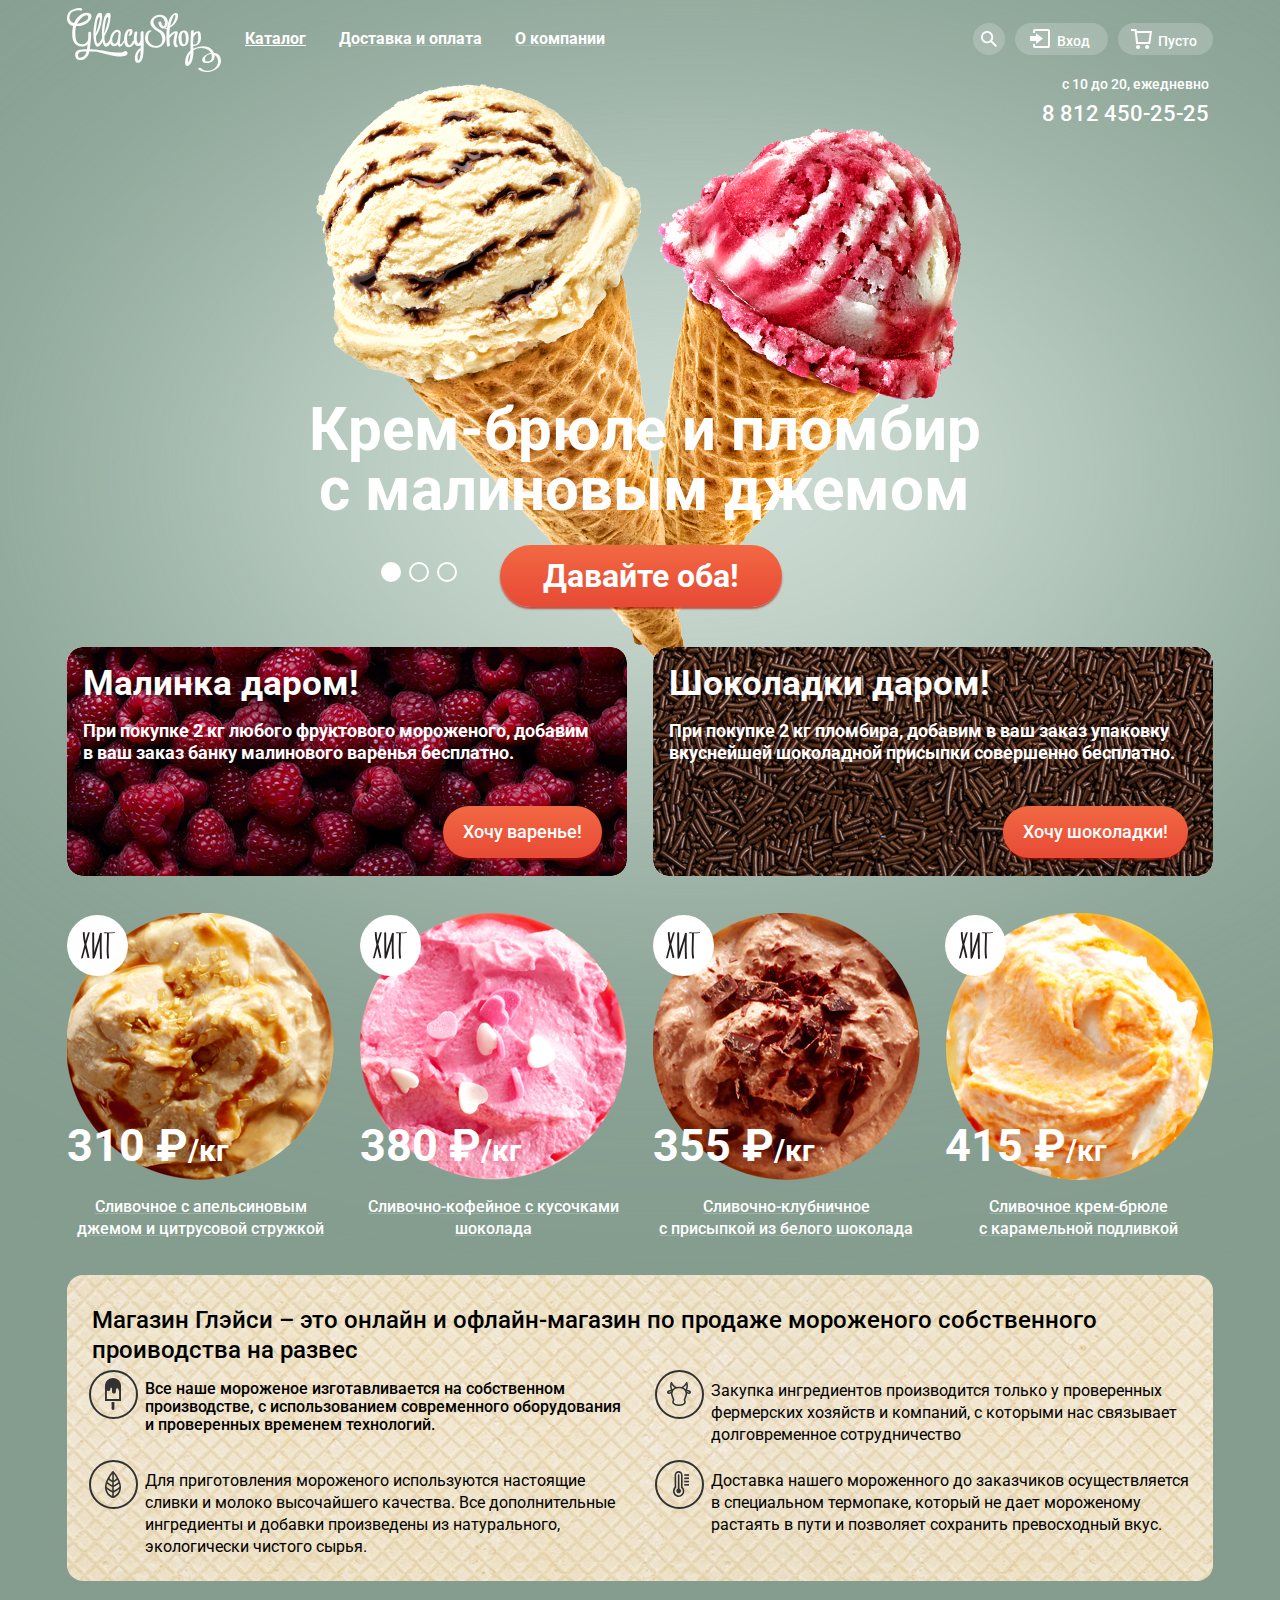
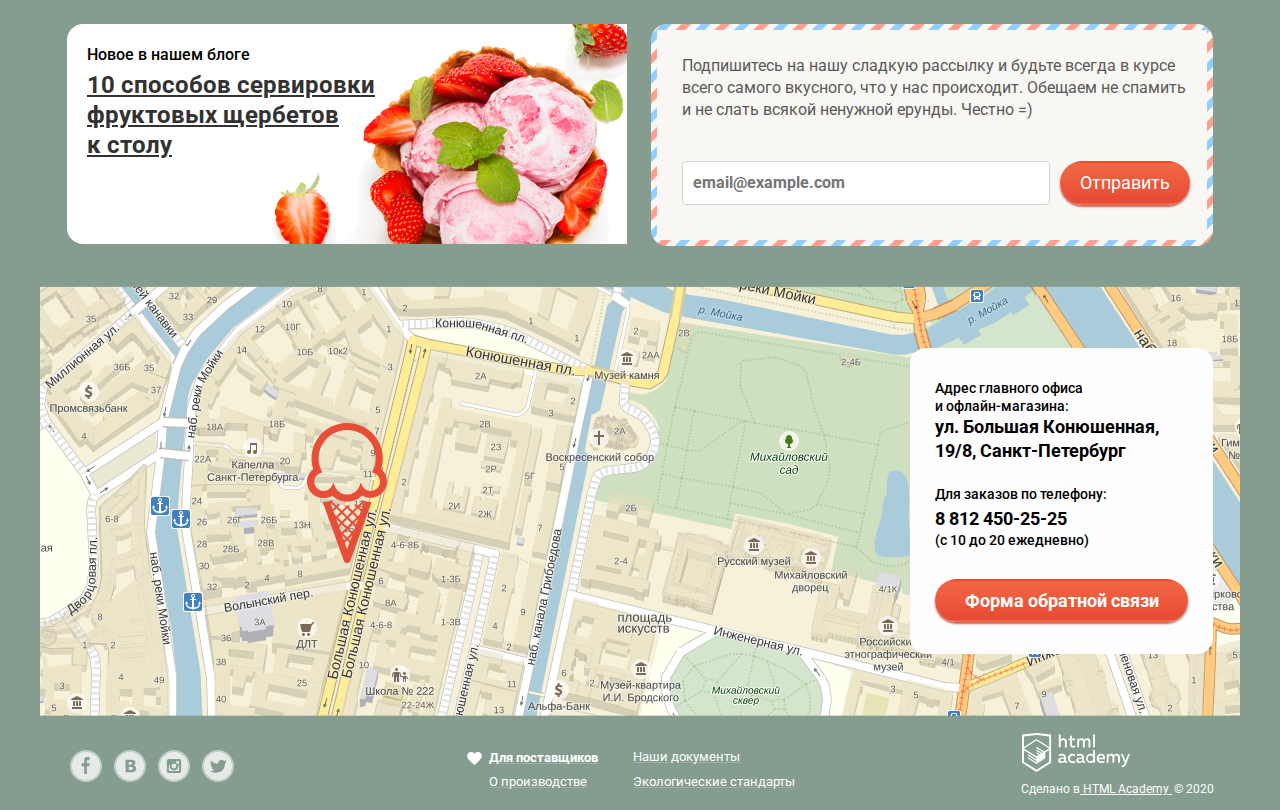
==== index.html @ 0b207af9 "Завершаем вёрстку" ====
<!DOCTYPE html>
<html lang="ru">

<head>
  <meta charset="utf-8">
  <title>HTML Academy: Глейси</title>
  <link rel="stylesheet" href="css/normalize.css">
  <link rel="stylesheet" href="css/styles.css">
  <link rel="stylesheet" href="https://fonts.googleapis.com/css?family=Roboto:400,500,700&amp;subset=latin,cyrillic">
</head>

<body class="main-background-padua">
  <header class="main-navigation__container">
    <div class="header__left-container">
      <img class="header__logo" src="./img/logo.svg" height="64" width="154" alt="Logo">
      <nav class="header__main-navigation">
        <ul class="unsorted-list main-navigation">
          <li class="dropdown">
            <a href="catalog.html" class="main-navigation__menu-item-link menu-item-link__dropdown">Каталог</a>
            <div class="dropdown-content">
              <a class="dropdown__submenu-item main-navigation__submenu-item main-navigation__submenu-item_new"
                href="#">Новинки</a>
              <a class="dropdown__submenu-item main-navigation__submenu-item" href="#">Сливочные</a>
              <a class="dropdown__submenu-item main-navigation__submenu-item" href="#">Щербеты</a>
              <a class="dropdown__submenu-item main-navigation__submenu-item" href="#">Фруктовый лед</a>
              <a class="dropdown__submenu-item main-navigation__submenu-item" href="#">Мелорин</a>
            </div>
          </li>
          </li>
          <li class="unmarked_list-item"><a href="#"
              class="link-decoration main-navigation__menu-item-link link__hovered-color">Доставка и
              оплата</a></li>
          <li class="unmarked_list-item"><a href="#"
              class="link-decoration main-navigation__menu-item-link link__hovered-color">О
              компании</a></li>
        </ul>
      </nav>
    </div>

    <div class="header__right-container">
      <div class="header__user-navigation_upper-right">
        <div class="header__user-navigation_search-container">
          <a class="header__user-navigation_search" href="">
            <span class="i-search icon-bg"></span>
          </a>
          <div class="header__user-navigation_search_form">
            <input class="search-form_input" type="text" placeholder="Крем-брюле">
          </div>
          <input type="search" placeholder="Крем-брюле" hidden />
        </div>

        <div class="header__user-navigation_login-container">
          <a id="login-link" href=""
            class="link-decoration header__user-navigation_container-icon header__user-navigation_icon-hover header__user-navigation_login">
            <span class="i-login icon-left"></span><span class="header__user-navigation_container-text">Вход</span>
          </a>
          <form action="post" class="header__user-navigation_login-form">
            <input class="custom-input header__user-navigation_login-form_input" type="text"
              placeholder="email@example.com">
            <input class="custom-input header__user-navigation_login-form_input" type="text"
              placeholder="&centerdot;&centerdot;&centerdot;&centerdot;&centerdot;">
            <div class="login-form__down-container">
              <button class="custom-button login-form_btn-submit" name="Войти">Войти</button>
              <div class="login-form__links-container">
                <a class="link-decoration link__hovered-color login-form__links" href="">Забыли пароль?</a>
                <a class="link-decoration link__hovered-color login-form__links" href="">Новая регистрация</a>
              </div>
            </div>
          </form>
        </div>

        <div class="header__user-navigation_shopping-basket">
          <a href=""
            class="header__user-navigation_container-icon decoration-disabled header__user-navigation_shopping-basket_empty"><span
              class="i-shop icon-left"></span><span class="header__user-navigation_container-text">Пусто</span></a>
          <form id="shop_popup" class="shopping-basket__form">
            <div class="shopping-basket__list-container">
              <ul class="shopping-basket__list-style ">
                <li class="shopping-basket__items-container">
                  <ul class="shopping-basket__list-style shopping-basket__row-container">
                    <li class="shopping-basket__item"><button id="shop-item_remove_1"
                        class="i-cross shopping-basket__btn-remove"></button></li>
                    <li class="shopping-basket__item shopping-basket__item_image"><img src="img/shop-items/item-1-1.png"
                        alt="" height="33" width="33" /></li>
                    <li class="shopping-basket__item shopping-basket__item_name">Пломбир с апельсиновым джемом</li>
                    <li class="shopping-basket__item shopping-basket__item_price">1.5 кг х <span
                        class="shopping-basket__item-price">200 руб.</span></li>
                    <li class="shopping-basket__item shopping-basket__item_price-total">300 руб.</li>
                  </ul>
                </li>
                <li class="shopping-basket__items-container">
                  <ul class="shopping-basket__list-style shopping-basket__row-container">
                    <li class="shopping-basket__item"><button id="shop-item_remove_2"
                        class="i-cross shopping-basket__btn-remove"></button></li>
                    <li class="shopping-basket__item shopping-basket__item_image"><img src="img/shop-items/item-1-3.png"
                        alt="" height="33" width="33" /></li>
                    <li class="shopping-basket__item shopping-basket__item_name">Клубничный пломбир с присыпкой из
                      белого шоколада</li>
                    <li class="shopping-basket__item shopping-basket__item_price">1.5 кг х <span
                        class="shopping-basket__item-price">300 руб.</span></li>
                    <li class="shopping-basket__item shopping-basket__item_price-total">450 руб.</li>
                  </ul>
                </li>
              </ul>
            </div>
            <div class="shopping-basket__footer">
              <span class="shopping-basket__footer_total">Итого: 750 руб.</span>
              <button class="custom-button shopping-basket__btn-chekout">Оформить заказ</button>
            </div>
          </form>
        </div>
      </div>
    </div>
    <div class="catalog__navigation">
    </div>

    <div class="header__right-container header__info_work">
      <p class="header__info_work-time">c 10 до 20, ежедневно</p>
      <a href="tel:88124502525" class="link-decoration header__info_number-text link__hovered-color">8 812 450-25-25</a>
    </div>
  </header>

  <div>
    <ul class="unsorted-list slider__container">
      <li class="unmarked_list-item visually-hidden" hidden>
        <img src="./img/slider-1.png" width="716" height="512">
        <a class="link-decoration link__hovered-color">Шоколадный пломбир и лимонный сорбет</a>
        <a class="custom-button" title="Давайте оба!">Давайте оба!</a>
      </li>
      <li class="unmarked_list-item visually-hidden">
        <img src="./img/slider-2.png" width="716" height="512">
        <a class="link-decoration link__hovered-color">Пломбир с помадкой и клубничный щербет</a>
        <a class="custom-button" title="Давайте оба!">Давайте оба!</a>
      </li>
      <li class="unmarked_list-item">
        <img class="slider__image" src="./img/slider-3.png" width="647" height="584">
        <span class="slider__background-effect"></span>
        <div class="slider__interation-content">
          <h2 class="slider__content-text">Крем-брюле и пломбир<br>с малиновым джемом</h2>
          <a class="custom-button slider__content-button" title="Давайте оба!">Давайте оба!</a>

        </div>
      </li>
    </ul>

    <div class="slider__toggle">
      <span class="slider__radio slider__radio-active"></span>
      <span class="slider__radio"></span>
      <span class="slider__radio"></span>
    </div>
  </div>

  <div class="content">

    <div class="promo__block">
      <article class="promo__container promo__container_raspberry">
        <div class="promo__block_content">
          <h2 class="promo__text promo__heading">Малинка даром!</h2>
          <p class="promo__text promo__discription">При покупке 2 кг любого фруктового мороженого, добавим в ваш заказ
            банку
            малинового варенья бесплатно.</p>
          <a href="" class="custom-button promo__button">Хочу варенье!</a>
        </div>
      </article>

      <article class="promo__container promo__container_chocolate">
        <div class="promo__block_content">
          <h2 class="promo__text promo__heading">Шоколадки даром!</h2>
          <p class="promo__text promo__discription">При покупке 2 кг пломбира, добавим в ваш заказ упаковку вкуснейшей
            шоколадной присыпки совершенно бесплатно.
          </p>
          <a href="" class="custom-button promo__button">Хочу
          шоколадки!</a>
        </div>
      </article>
    </div>

    <section class="catalog-hot__container">
      <ul class="unsorted-list catalog-hot__item-list">
        <li class="unmarked_list-item catalog-container__item">
          <div class="catalog__image-price-container">
            <img src="./img/shop-items/item-1-1.png" alt="cream">
            <span class="i-hit catalog-container__icon-hit"></span>
            <p class="catalog-container__item-price">310 &#8381;<sub class="catalog-container__item-unit">/кг</sub></p>
          </div>
          <a href="" class="link-decoration catalog-container__item-name link__hovered-color">Сливочное с апельсиновым
            джемом и цитрусовой стружкой</a>
          <button class="custom-button catalog-container__btn-show">Быстрый просмотр</button>
        </li>
        <li class="unmarked_list-item catalog-container__item">
          <div class="catalog__image-price-container">
            <img src="./img/shop-items/item-1-2.png" alt="cream">
            <span class="i-hit catalog-container__icon-hit"></span>
            <p class="catalog-container__item-price">380 &#8381;<sub class="catalog-container__item-unit">/кг</sub></p>
          </div>
          <a href="" class="link-decoration catalog-container__item-name link__hovered-color">Сливочно-кофейное с
            кусочками шоколада</a>
          <button class="custom-button catalog-container__btn-show">Быстрый просмотр</button>
        </li>
        <li class="unmarked_list-item catalog-container__item">
          <div class="catalog__image-price-container">
            <img src="./img/shop-items/item-1-3.png" alt="cream">
            <span class="i-hit catalog-container__icon-hit"></span>
            <p class="catalog-container__item-price">355 &#8381;<sub class="catalog-container__item-unit">/кг</sub></p>
          </div>
          <a href="" class="link-decoration catalog-container__item-name link__hovered-color">Сливочно-клубничное<br> с
            присыпкой из белого шоколада</a>
          <button class="custom-button catalog-container__btn-show">Быстрый просмотр</button>
        </li>
        <li class="unmarked_list-item catalog-container__item">
          <div class="catalog__image-price-container">
            <img src="./img/shop-items/item-1-4.png" alt="cream">
            <span class="i-hit catalog-container__icon-hit"></span>
            <p class="catalog-container__item-price">415 &#8381;<sub class="catalog-container__item-unit">/кг</sub></p>
          </div>
          <a href="" class="link-decoration catalog-container__item-name link__hovered-color">Сливочное крем-брюле<br>с
            карамельной подливкой</a>
          <button class="custom-button catalog-container__btn-show">Быстрый просмотр</button>
        </li>
      </ul>
    </section>

    <div class="news-about-container">
      <section class="about-info__container">
        <div class="about-info__content-container">
          <h2 class="about-info__header-text">Магазин Глэйси – это онлайн и офлайн-магазин по продаже мороженого
            собственного проиводства на развес</h2>
          <ul class="unsorted-list about-info__list-container">
            <li class="unmarked_list-item"><span class="icon-cream"></span> Все
              наше
              мороженое изготавливается на собственном
              производстве, с использованием современного
              оборудования и проверенных временем технологий.</li>
            <li class="unmarked_list-item about-info__list-item"><span  class="icon-cow"></span>Закупка ингредиентов
              производится только у проверенных фермерских хозяйств и компаний, с которыми нас связывает долговременное
              сотрудничество</li>
            <li class="unmarked_list-item about-info__list-item"><span class="icon-leaf"></span>Для приготовления
              мороженого используются настоящие сливки и молоко высочайшего качества. Все дополнительные ингредиенты и
              добавки произведены из натурального, экологически чистого сырья.</li>
            <li class="unmarked_list-item about-info__list-item">
              <span class="icon-temp"></span>Доставка нашего мороженного до заказчиков
              осуществляется в специальном термопаке, который не
              дает мороженому растаять в пути и позволяет сохранить превосходный вкус.</li>
          </ul>
        </div>
      </section>
    </div>
    <div class="news-subscribe-blog__container">
      <article class="news-blog__container">
        <div class="default-padding__container">
          <h2 class="news-blog__text">Новое в нашем блоге</h2>
          <a href="" class="link-decoration news-blog__link link__blog-hover">10 способов сервировки<br />фруктовых
            щербетов<br />к столу</a>
        </div>
      </article>

      <article class="mailing-subscribe__container">
        <div class="mailing-subscribe__container-content default-padding__container">
          <p class="mailing-subscribe__text">Подпишитесь на нашу сладкую рассылку и будьте всегда в курсе
            всего самого вкусного, что у нас происходит.
            Обещаем не спамить и не слать всякой ненужной ерунды. Честно =)</p>
          <div class="mailing-subscribe__input-container">
            <input class="custom-input mailing-subscribe__input" type="text" placeholder="email@example.com">
            <button class="custom-button mailing-subscribe__button">Отправить</button>
          </div>
        </div>
      </article>
    </div>
  </div>
  <div id="map" class="map__image">
    <span class="i-pin map__pinner"></span>
    <div class="map__feedback-form">
      <div class="map__feedback-form_container">
        <div class="map__address">
          <span class="map__text-small">Адрес главного офиса<br> и офлайн-магазина:</span>
          <p class="map__text-medium">ул. Большая Конюшенная,<br> 19/8, Санкт-Петербург</p>
        </div>
        <div class="map__contacts">
          <span class="map__text-small">Для заказов по телефону:<br></span>
          <a class="map__text-medium map__text-phone" href="tel:88124502525">8 812 450-25-25</a>
          <span class="map__text-small">(с 10 до 20 ежедневно)</span>
        </div>
        <button class="custom-button map__feedback-form-button">Форма обратной связи</button>
      </div>
    </div>
  </div>


  <footer class="footer__container">
    <div class="footer__container-left">
      <ul class="footer__social-links-container">
        <li class="unmarked_list-item"><a href="" class="social-icon i-facebook"></a></li>
        <li class="unmarked_list-item"><a href="" class="social-icon i-vk"></a></li>
        <li class="unmarked_list-item"><a href="" class="social-icon i-instagram"></a></li>
        <li class="unmarked_list-item"><a href="" class="social-icon i-twitter"></a></li>
      </ul>
    </div>

    <div class="footer__about-links-container">
      <div>
        <!-- <a href="#" class="i-heart icon-show"></a> -->
        <a href="#" class="link-decoration footer_link link__hovered-color icon-write footer_link-bold">Для
          поставщиков</a>
      </div>
      <a href="#" class="link-decoration footer_link link__hovered-color">Наши
        документы</a>
      <a class="link-decoration footer_link link__hovered-color" href="#" class="footer_link link__hovered-color">О
        производстве</a>
      <a href="#" class="link-decoration footer_link link__hovered-color">Экологические стандарты</a>
    </div>

    <div class="footer__dev-container">
      <div class="footer_link-content">
        <img class="footer__dev-img" src="img/logo-academy.svg" width="108px" height="39px" alt="">
        <p class="footer_text-dev">Сделано в<a class="footer_link-dev" href="https://htmlacademy.ru/intensive/htmlcss">
            HTML Academy </a> &copy; 2020</p>
      </div>
    </div>
  </footer>

  <form id="feedback" class="feedback__form-modal visually-hidden">
    <div class="feedback__form-content">
      <div class="feedback__form-content_header">
        <h2 class="feedback__form-title">Мы обязательно вам ответим!</h2>
        <button class="i-cross feedback__close-btn" id="feedback_close"></button>
      </div>

      <input class="custom-input feedback__form_input-template feedback__form_input" type="text"
        placeholder="Имя Фамилия" required>
      <input class="custom-input feedback__form_input-template feedback__form_input" type="email"
        placeholder="email@example.com" required>
      <textarea class="custom-input feedback__form_input-template feedback__form_textarea"
        placeholder="В свободной форме" rows="5" required></textarea>
      <div class="feedback__form-btn_container">
        <input class="custom-button feedback__form-btn_submit" type="submit" name="send_feedback" value="Отправить" />
      </div>
    </div>
  </form>
</body>

</html>
---- css/styles.css ----
:root {
  --padua: #849d8f;
  --blue-bayoux: #9d8b84;
  --bali-hai: #8996a6;
  --ford-dark-charcoal: #323232;
  --floral-white: #f8f7f4;
  --white: #ffffff;
  --input-border-color: #d3d3d2;
  --black: black;
  --background-gray: rgba(255, 255, 255, 0.2);
  --mandys-pink: #ffbc9e;
  --button-box-shadow-color: rgba(172, 16, 0, 0.64);
  --button-background-gradient-main: #f26843;
  --button-background-gradient-second: #e74a35;
  --cinnabar: #e84d37;
  --main-menu-active: #d07058;
  --very-dark-gray: #5a5a5a;
  --slider-hover: rgba(255, 255, 255, 0.4);
  --menu-item-border: rgba(50, 50, 50, 0.2);
  --menu-item-hover: #fbded7;
  --menu-item-current: #f6b5a5;
  --input-active: rgba(46, 136, 228, 0.52);
  --snow: #f9f9f9;
  --slider-background-gradient: rgba(215, 242, 227, 1);
  --slider-background: rgba(255, 255, 255, 0.75);
  --form-box-shadow: rgba(0, 0, 0, 0.4);
  --shopping-basket-border: #cacac7;
  --catalog-item-hover-bg: rgba(0, 0, 0, 0.2);
}

body {
  width: 1200px;
  margin: auto;
  font-family: "Roboto", Arial, sans-serif;
  font-size: 16px;
  line-height: 18px;
  font-weight: 500;
}

.content {
  display: grid;
  grid-template-columns: 100%;
  grid-template-rows: 229px 324px 306px 220px;
  gap: 40px 1px;
  padding: 10px 27px 0px 27px;
}

.main-background-padua {
  background-color: var(--padua);
}

.main-background-blue-bayoux {
  background-color: var(--blue-bayoux);
}

.main-background-bali-hai {
  background-color: var(--bali-hai);
}

/* li {
  list-style-type: none;
} */

.custom-input {
  background: var(--white);
  border: 1px solid var(--input-border-color);
  box-sizing: border-box;
  border-radius: 4px;
  font-weight: bold;
  font-size: 16px;
  line-height: 20px;
  color: var(--ford-dark-charcoal);
}

/* * {
  margin: 0;
  padding: 0;
} */

fieldset {
  border: 0;
}

.unsorted-list {
  margin: 0px;
  padding: 0px;
}

.custom-button {
  padding: 0px;
  margin: 0px;
  background: linear-gradient(
    180deg,
    var(--button-background-gradient-main) 0%,
    var(--button-background-gradient-second) 100%
  );
  box-shadow: 0px 2px 2px var(--button-box-shadow-color);
  border-radius: 70px;
  border-color: transparent;
  display: inline-block;
  color: var(--white);
}

.custom-button:hover {
  background: linear-gradient(
      0deg,
      var(--background-gray),
      var(--background-gray)
    ),
    linear-gradient(
      180deg,
      var(--button-background-gradient-main) 0%,
      var(--button-background-gradient-second) 100%
    );
}

.link-decoration {
  text-decoration: underline;
  text-decoration-color: var(--background-gray);
  font-weight: 500;
  font-size: 14px;
  line-height: 16px;
  color: var(--white);
}

.link-decoration_inactive {
  font-weight: 500;
  font-size: 14px;
  line-height: 16px;
  color: var(--white);
}

.link__hovered-color:hover {
  color: var(--mandys-pink);
}

.link__blog-hover:hover {
  color: var(--cinnabar);
}

.visually-hidden {
  position: absolute;
  width: 1px;
  height: 1px;
  border: 0;
  clip: rect(0 0 0 0);
  overflow: hidden;
}

.main-navigation__container {
  display: grid;
  grid-template-columns: 3fr 1fr;
  grid-template-rows: 1fr 45px;
  gap: 1px 1px;
  grid-template-areas: ". ." ". .";
  margin: 0px 27px;
  margin-top: 9px;
}

.header__info_number-text {
  font-size: 22px;
  line-height: 24px;
  color: var(--white);
  text-decoration: none;
  margin-bottom: 2px;
}

.header__info_work {
  align-items: flex-end;
  padding-right: 4px;
  padding-top: 10px;
}

.header__info_work-time {
  font-size: 14px;
  line-height: 16px;
  color: var(--white);
  margin: 0;
  margin-bottom: 10px;
}

.header__user-navigation_upper-right {
  display: flex;
  align-items: center;
  margin-bottom: 5px;
}

.header__user-navigation_upper-right div:not(:last-child) {
  margin-right: 10px;
}

.header__user-navigation_container-icon {
  display: flex;
  align-content: space-between;
  height: 32px;
  background: var(--background-gray);
  border-radius: 20px;
  font-style: normal;
  font-weight: 500;
  font-size: 14px;
  line-height: 16px;
  justify-content: center;
}

.header__user-navigation_container-text {
  color: var(--white);
  display: flex;
  align-items: center;
  text-decoration: none;
  padding-top: 5px;
}

.catalog__navigation {
  display: flex;
  align-items: flex-end;
  margin-top: 20px;
  font-style: normal;
  font-weight: normal;
  font-size: 14px;
  line-height: 16px;
  /* or 114% */
  display: flex;
  align-items: center;
  color: #ffffff;
}

.catalog__navigation .catalog__navigation_item:not(:first-child) {
  margin-left: 8px;
}

.header__info {
  display: flex;
  flex-direction: column;
  justify-content: center;
  align-items: flex-end;
}

.header__right-container {
  display: flex;
  flex-direction: column;
  justify-content: center;
  align-items: flex-end;
}

.header__left-container {
  display: flex;
  align-items: center;
}

.header__user-navigation {
  display: grid;
  position: relative;
  top: -5px;
  grid-template-columns: 32px 92px 100px;
  grid-template-rows: 1fr;
  gap: 1px 10px;
  grid-template-areas: ". . .";
}

.header__right-container div {
}

.unmarked_list-item {
  list-style-type: none;
  display: inline;
}

.header__user-navigation {
  font-size: 16px;
  line-height: 18px;
}

.header__main-navigation {
  margin-bottom: 5px;
}

.main-navigation .unmarked_list-item {
  margin-left: 5px;
}

.main-navigation {
  margin: 0;
  padding: 0;
  display: grid;
  grid-template-columns: 0.5fr 1fr 1fr;
  grid-template-rows: 1fr;
  margin-left: 10px;
}

.header__logo {
  position: relative;
  top: -1px;
}

.main-navigation__menu-item-link {
  color: var(--white);
  font-style: normal;
  font-weight: bold;
  font-size: 16px;
  line-height: 18px;
  padding: 10px 14px;
}

.main-navigation__menu-item {
  font-weight: normal;
  font-size: 14px;
  line-height: 16px;
  color: var(--black);
}

.main-navigation__submenu-item {
  font-style: normal;
  font-weight: normal;
  font-size: 14px;
  line-height: 16px;
}

/* .main-navigation__submenu-item:hover */

.main-navigation__submenu-item:hover {
  background-color: var(--menu-item-hover);
}

.main-navigation__submenu-item_new {
  font-weight: bold;
  font-size: 14px;
  line-height: 18px;
  color: var(--black);
  border: 1px solid var(--menu-item-border);
}

/* Submenu */

.menu-item-link__dropdown {
  color: white;
  border: none;
  cursor: pointer;
}

.dropdown {
  position: relative;
  display: inline-block;
}

.dropdown-content {
  display: none;
  position: absolute;
  background-color: var(--snow);
  min-width: 143px;
  z-index: 1;
  left: -8px;
  top: 30px;
}

.dropdown-content .dropdown__submenu-item {
  color: black;
  padding: 8px 21px;
  text-decoration: none;
  display: block;
}

.dropdown-content .dropdown__submenu-item:hover {
  background-color: var(--menu-item-hover);
}

/* .dropdown:hover .dropdown-content */

.dropdown:hover .dropdown-content {
  display: block;
}

.dropdown:hover .menu-item-link__dropdown {
  text-decoration: none;
  color: var(--black);
  border-radius: 26px;
  background-color: var(--white);
}

/* Submenu */

.header__user-navigation_search_form {
  display: none;
  justify-content: center;
  align-items: center;
  position: absolute;
  background-color: var(--snow);
  min-width: 160px;
  z-index: 1;
}

.header__user-navigation_search {
  position: relative;
}

.header__user-navigation_search-container:hover
  .header__user-navigation_search_form {
  display: grid;
}

.header__user-navigation_search > .i-search:hover {
  background-image: url(../img/icons/i-search-black.svg);
  background-color: var(--white);
}

.search-form_input {
  width: 311px;
  height: 44px;
  left: 135px;
  top: 79px;
  font-weight: normal;
  font-size: 14px;
  line-height: 16px;
  padding-left: 15px;
  background: var(--white);
  border: 1px solid var(--input-border-color);
  box-sizing: border-box;
  border-radius: 4px;
}

.header__user-navigation_search_form {
  width: 341px;
  height: 84px;
  right: 580px;
  top: 60px;
  background: var(--floral-white);
  box-shadow: 0px 20px 20px var(--form-box-shadow);
  border-radius: 4px;
}

.header__user-navigation_login-form {
  display: none;
  grid-template-columns: 1fr;
  grid-template-rows: 1fr 1fr 1fr;
  gap: 20px 1px;
  align-items: center;
  position: absolute;
  right: 0px;
  top: 40px;
  padding: 18px 20px 22px 15px;
  background: var(--floral-white);
  box-shadow: 0px 20px 20px var(--form-box-shadow);
  border-radius: 4px;
}

.login-form__links-container {
  display: flex;
  flex-direction: column;
  margin-left: 20px;
}

.login-form__links-container > .login-form__links:not(:first-child) {
  margin-top: 5px;
}

.login-form__down-container {
  display: flex;
  justify-content: center;
  align-items: center;
  position: relative;
}

.login-form_btn-submit {
  width: 103px;
  height: 44px;
  font-weight: bold;
  font-size: 18px;
  line-height: 16px;
}

.login-form__links {
  font-weight: normal;
  font-size: 13px;
  line-height: 15px;
  text-decoration: underline;
  display: flex;
  align-items: center;
  color: var(--ford-dark-charcoal);
}

.header__user-navigation_shopping-basket_not-empty {
  padding: 0px 16px;
  background-color: var(--white);
}

.header__user-navigation_shopping-basket_empty{
    padding: 0px 16px;  
}

.header__user-navigation_shopping-basket_not-empty
  > .header__user-navigation_container-text {
  color: var(--ford-dark-charcoal);
  font-weight: bold;
  font-size: 14px;
  line-height: 16px;
}

.header__user-navigation_shopping-basket {
  position: relative;
}

/* .header__user-navigation_shopping-basket:hover>.shopping-basket__form { */

.header__user-navigation_shopping-basket:hover > .shopping-basket__form {
  display: flex;
}

.shopping-basket__form {
  display: none;
  flex-direction: column;
  justify-content: center;
  align-items: center;
  position: absolute;
  background-color: var(--snow);
  /* width: 539px; */
  z-index: 1;
  top: 40px;
  right: 0px;
  padding: 18px 14px 0px 20px;
}

.shopping-basket__items-container {
  display: flex;
  flex-direction: row;
  align-items: center;
  font-size: 13px;
  line-height: 16px;
  padding-bottom: 15px;
}

.shopping-basket__items-container_image {
  display: flex;
  justify-content: center;
  margin-left: 9px;
}

.shopping-basket__grid-container
  > .shopping-basket__items-container:not(:first-child) {
  margin-top: 20px;
}

.shopping-basket__list-style {
  list-style-type: none;
  padding: 0px;
  margin: 0;
  padding: 0;
  align-items: flex-start;
  /* margin-left: 10px; */
  margin-right: 8px;
  margin-bottom: 2px;
  /* padding: 9px 25px 0px 20px; */
  /* padding-bottom: 18px; */
}

.shopping-basket__list-container {
  /* padding: 15px 34px 0px 20px; */
  padding: 0px 0px 2px 0px;
  border-bottom: solid 1px;
}

.shopping-basket__item {
  align-self: center;
}

.shopping-basket__item_image {
  margin-left: 9px;
}

.shopping-basket__item_name {
  font-style: normal;
  font-weight: normal;
  font-size: 13px;
  line-height: 16px;
  display: flex;
  align-items: center;
  margin-left: 13px;
  width: 216px;
}

.shopping-basket__item_price {
  margin-left: 31px;
  white-space: nowrap;
}

.shopping-basket__item_price-total {
  margin-left: 26px;
  white-space: nowrap;
}

.shopping-basket__row-container {
  display: flex;
  flex-direction: row;
  /* padding: 18px 34px 0px 21px; */
}

.shopping-basket__table-container {
  padding-bottom: 20px;
  padding-top: 5px;
}

.shopping-basket__footer {
  display: flex;
  justify-content: flex-end;
  flex-direction: column;
  padding-top: 15px;
  padding-bottom: 20px;
  align-self: flex-end;
}

.shopping-basket__footer_total {
  align-self: flex-end;
  font-weight: bold;
  font-size: 15px;
  line-height: 16px;
}

.shopping-basket__btn-remove {
  align-items: center;
  background-color: transparent;
  width: 11px;
  height: 11px;
  margin: 0;
  padding: 0;
  border: 0;
  text-indent: -1000em;
}

.shopping-basket__btn-chekout {
  width: 172px;
  height: 44px;
  margin-top: 15px;
  font-weight: bold;
  font-size: 18px;
  line-height: 16px;
}

.shopping-basket__item-price {
  color: #cacac7;
}

.shopping-basket__form-container {
  padding: 12px 0px;
}

.custom-input:focus {
  outline: 2px solid var(--input-active);
}

.header__user-navigation_login-container {
  position: relative;
}

.header__user-navigation_login-container:hover
  > .header__user-navigation_login-form {
  display: grid;
}

.header__user-navigation_login-form_input {
  font-style: normal;
  font-weight: normal;
  font-size: 14px;
  line-height: 16px;
  height: 44px;
  padding-left: 15px;
  width: 241px;
}

.search-form_input {
  width: 311px;
  height: 44px;
  left: 635px;
  top: 79px;
  font-weight: normal;
  font-size: 14px;
  line-height: 16px;
  padding-left: 15px;
  background: var(--white);
  border: 1px solid var(--input-border-color);
  box-sizing: border-box;
  border-radius: 4px;
}

.menu-navigation__submenu-item_current {
  background-color: var(--menu-item-current);
}

.main-navigation__menu-item-link_current-page {
  text-decoration: none;
  border-radius: 26px;
  color: var(--white);
  background-color: var(--main-menu-active);
  padding: 7px 14px;
}

.main-navigation__menu-item-link:hover {
  text-decoration: none;
  color: var(--black);
  border-radius: 26px;
  background-color: var(--white);
}

.promo__container {
  display: flex;
  flex-direction: column;
  width: 560px;
  height: 229px;
  border-radius: 16px;
  color: var(--white);
}

.promo__text {
}

.promo__discription {
  margin: 0px;
  margin-top: 16px;
  font-family: Roboto;
  font-style: normal;
  font-weight: bold;
  font-size: 18px;
  line-height: 22px;
}

.promo__heading {
  margin: 0px;
  font-weight: bold;
  font-size: 35px;
  line-height: 41px;
}

.promo__block {
  display: grid;
  grid-template-columns: 1fr 1fr;
  padding-top: 5px;
  grid-column-gap: 26px;
}

.promo__block_content {
  padding-left: 16px;
  padding-right: 25px;
  padding-top: 16px;
  display: flex;
  flex-direction: column;
}

.promo__container_raspberry {
  background-image: url(../img/crimson-bg.jpg);
  background-repeat: no-repeat;
}

.promo__container_chocolate {
  background-image: url(../img/chocolate-bg.jpg);
  background-repeat: no-repeat;
}

.promo__button {
  align-self: flex-end;
  text-decoration: none;
  font-size: 18px;
  line-height: 24px;
  margin-top: 42px;
  padding: 14px 20px;
}

.promo__button-text {
  padding: 0px 27px;
}

.about-info__container {
  background-image: url(../img/wafer-pattern.png);
  border-radius: 16px;
  height: 306px;
}

.about-info__content-container {
  padding: 25px 20px;
}

.about-info__header-text {
  font-style: normal;
  font-weight: 500;
  font-size: 24px;
  line-height: 30px;
  margin: 5px 0px 0px 5px;
}

.about-info__list-item {
  display: flex;
  font-style: normal;
  font-weight: normal;
  font-size: 16px;
  line-height: 22px;
  word-wrap: normal;
}

.about-info__list-container {
  display: grid;
  grid-template-columns: 1fr 1fr;
  grid-column-gap: 25px;
  grid-row-gap: 10px;
  margin-top: 15px;
}

.news-blog__text {
  font-style: normal;
  font-weight: 500;
  font-size: 16px;
  line-height: 22px;
  margin: 0px;
  margin-top: 20px;
}

.news-blog__link {
  color: var(--ford-dark-charcoal);
  text-decoration-color: var(--ford-dark-charcoal);
  font-style: normal;
  font-weight: bold;
  font-size: 24px;
  line-height: 30px;
  display: flex;
  align-items: center;
  margin-top: 4px;
}

.news-blog__container {
  background-image: url(../img/strawberry-bg.jpg);
  background-repeat: no-repeat;
  width: 100%;
  height: 220px;
  left: 27px;
  top: 1626px;
  border-radius: 16px;
  padding-left: 20px;
}

.mailing-subscribe__text {
  font-weight: normal;
  font-size: 16px;
  line-height: 22px;
  color: var(--very-dark-gray);
  margin: 0px;
  margin-left: 5px;
}

.mailing-subscribe__container {
  border: 6px solid transparent;
  border-image: url(../img/post-bg.png) 6 round;
  background-color: var(--floral-white);
  background-size: 90% 90%;
  height: 210px;
  width: 550px;
  background-clip: content-box;
}

.mailing-subscribe__input-container {
  display: flex;
  margin-top: 40px;
  padding-left: 5px;
}

.mailing-subscribe__input {
  min-width: 368px;
  padding-left: 10px;
}

.mailing-subscribe__container-content {
  padding: 25px 16px 35px 20px;
}

.mailing-subscribe__button {
  font-size: 18px;
  line-height: 24px;
  width: 130px;
  height: 44px;
  margin-left: 10px;
}

.text-content {
  font-family: Roboto;
  font-style: normal;
  font-weight: normal;
  font-size: 16px;
  line-height: 22px;
}

.icon-bg {
  display: block;
  background-repeat: no-repeat;
  height: 32px;
  width: 32px;
  background-color: var(--background-gray);
  border-radius: 50%;
  background-position: center;
}

.social-icon {
  background-position: center;
  background-size: 32px 32px;
  background-repeat: no-repeat;
  border-radius: 50%;
  padding: 22px;
}

.icon-circle {
  background-repeat: no-repeat;
}

.icon-cow:before {
  content: "";
  position: relative;
  background: url(../img/icons/i-cow.svg) no-repeat;
  width: 24px;
  height: 24px;
  float: left;
  right: -2px;
  bottom: 10px;
  padding-left: 24px;
  padding-right: 10px;
  padding-top: 24px;
  padding-bottom: 32px;
}

.icon-leaf:before {
  content: "";
  position: relative;
  background: url(../img/icons/i-leaf.svg) no-repeat;
  width: 24px;
  height: 24px;
  float: left;
  right: -2px;
  bottom: 10px;
  padding-left: 24px;
  padding-right: 10px;
  padding-top: 24px;
  padding-bottom: 32px;
}

.icon-temp:before {
  content: "";
  position: relative;
  background: url(../img/icons/i-temp.svg) no-repeat;
  width: 24px;
  height: 24px;
  float: left;
  right: -2px;
  bottom: 10px;
  padding-left: 24px;
  padding-right: 10px;
  padding-top: 24px;
  padding-bottom: 32px;
}

.icon-cream:before {
  content: "";
  position: relative;
  background: url(../img/icons/i-icecream.svg) no-repeat;
  width: 24px;
  height: 24px;
  float: left;
  right: -2px;
  bottom: 10px;
  padding-left: 24px;
  padding-right: 10px;
  padding-top: 24px;
  padding-bottom: 32px;
}

.icon-circle_about {
  background-position: center;
  background-size: 32px 32px;
  background-repeat: no-repeat;
  border-radius: 50%;
}

.icon-left {
  position: relative;
  background-repeat: no-repeat;
  background-position: center;
  height: 24px;
  width: 24px;
  left: -5px;
  top: 4px;
}

.i-cow {
  background-image: url(../img/icons/i-cow.svg);
}

.i-leaf {
  background-image: url(../img/icons/i-leaf.svg);
}

.i-temperature {
  background-image: url(../img/icons/i-temp.svg);
}

.i-icecream {
  background-image: url(../img/icons/i-icecream.svg);
}

.i-search {
  background-image: url(../img/icons/i-search.svg);
}

.i-shop {
  background-image: url(../img/icons/i-shop.svg);
}

.i-shop-red {
  background-image: url(../img/icons/i-shop-red.svg);
}

.i-login {
  background-image: url(../img/icons/i-login.svg);
}

.i-facebook {
  background-image: url(../img/icons/i-facebook.svg);
}

.i-instagram {
  background-image: url(../img/icons/i-instagram.svg);
}

.i-vk {
  background-image: url(../img/icons/i-vk.svg);
}

.i-twitter {
  background-image: url(../img/icons/i-twitter.svg);
}

.i-heart {
  background-image: url(../img/icons/i-heart.svg);
}

.i-hit {
  background-image: url(../img/icons/i-hit.svg);
}

.i-cross {
  background-image: url(../img/icons/X.png);
}

.i-pin {
  background-image: url(../img/icons/pin.svg);
}

.i-arrow-left {
  background-image: url(../img/icons/icon-left-small.svg);
}

.i-arrow-right {
  background-image: url(../img/icons/icon-right-small.svg);
  left: 16px;
}

.pagination-arrow {
  background-repeat: no-repeat;
  margin: 0px;
  width: 7px;
  height: 12px;
  position: relative;
  align-self: flex-end;
}

.map__image {
  background-image: url(../img/map.png);
  width: 1200px;
  height: 430px;
  margin-top: 45px;
}

.map__feedback-form {
  display: flex;
  flex-direction: column;
  float: right;
  margin-top: 62px;
  margin-bottom: 62px;
  margin-right: 27px;
  width: 303px;
  height: 306px;
  background: #fefefe;
  border-radius: 16px;
}

.map__pinner {
  position: relative;
  border-radius: 50%;
  background-repeat: no-repeat;
  padding: 80px;
  width: 80px;
  height: 140px;
  top: 198px;
  left: 227px;
  background-position: center;
}

.feedback__form-modal {
  display: flex;
  align-items: center;
  justify-content: center;
  position: fixed;
  z-index: 1;
  padding-top: 100px;
  left: 0;
  top: 0;
  width: 100%;
  height: 100%;
  overflow: auto;
  background-color: rgb(0, 0, 0);
  background-color: rgba(0, 0, 0, 0.4);
}

.feedback__form-content .custom-input:nth-child(n + 1) {
  margin-bottom: 20px;
}

.feedback__form-content {
  display: flex;
  flex-direction: column;
  width: 430px;
  height: 441px;
  padding: 0 20px;
  background: #f8f7f4;
  border-radius: 6px;
}

.feedback__form_input-template {
  padding-left: 14px;
  padding-top: 10px;
  padding-bottom: 15px;
  font-weight: normal;
  font-size: 16px;
  line-height: 20px;
}

.feedback__form_input {
  width: 267px;
  height: 44px;
}

.feedback__form_textarea {
  width: 428px;
  height: 154px;
}

.feedback__form-title {
  font-style: normal;
  font-weight: 500;
  font-size: 24px;
  line-height: 28px;
}

.feedback__form-content_header {
  display: grid;
  grid-template-columns: 1fr 0.1fr;
  grid-template-rows: 1fr;
}

.feedback__form-btn_submit {
  width: 140px;
  height: 44px;
  font-weight: bold;
  font-size: 18px;
  line-height: 24px;
}

.feedback__form-btn_container {
  display: flex;
  margin: 25px 0px;
  align-content: center;
  justify-content: flex-end;
}

.feedback__close-btn {
  position: relative;
  align-self: center;
  align-items: center;
  background-repeat: no-repeat;
  background-color: transparent;
  width: 25px;
  height: 21px;
  margin: 0;
  padding: 0;
  border: 0;
  text-indent: -1000em;
  left: 33px;
  bottom: 5px;
}

.map__feedback-form_container {
  margin: 31px 25px;
}

.map__contacts {
  display: flex;
  flex-direction: column;
  margin-top: 22px;
}

.map__feedback-form-button {
  width: 253px;
  height: 43px;
  border-radius: 70px;
  margin-top: 30px;
  font-style: normal;
  font-weight: bold;
  font-size: 18px;
  line-height: 24px;
}

.map__text-small {
  font-size: 14px;
}

.map__text-medium {
  margin: 0px;
  font-style: normal;
  font-weight: bold;
  font-size: 18px;
  line-height: 24px;
}

.map__text-phone {
  margin-top: 4px;
  text-decoration: none;
  color: var(--black);
}

.icon {
  background-repeat: no-repeat;
  background-size: 32px 32px;
  background-position: center;
  display: block;
}

.header__user-navigation_icon-hover:hover {
  background-color: var(--white);
  color: var(--black);
}

.header__user-navigation_icon-hover:hover
  > .header__user-navigation_container-text {
  color: var(--very-dark-gray);
}

.pannier__with-items {
  background-color: var(--white);
}

.pannier__with-items > .header__user-navigation_container-text {
  color: var(--black);
}

.header__user-navigation_icon-hover:hover .i-login {
  background-image: url(../img/icons/i-login-black.svg);
  background-color: var(--white);
}

.header__user-navigation_login:hover {
  background-color: var(--white);
}

.header__user-navigation_login {
  padding: 0px 18px;
}

.caption__catalog-item {
  color: var(--white);
  margin: 0px;
  /* margin-top: px; */
  margin-left: 25px;
  font-style: normal;
  font-weight: bold;
  font-size: 35px;
  line-height: 41px;
}

.decoration-disabled {
  text-decoration: none;
}

.raquo {
  color: var(--white);
}

.slider__container {
  height: 513px;
  position: relative;
  top: 10px;
}

.slider__toggle {
  display: grid;
  grid-template-columns: 1fr 1fr 1fr;
  grid-template-rows: 1fr;
  gap: 1px 8px;
  position: absolute;
  top: 562px;
  left: 381px;
}

.slider__background-effect {
  content: "";
  right: 0;
  display: block;
  background: radial-gradient(
    circle,
    var(--white) 0%,
    var(--slider-background-gradient) 100%
  );
  background-color: var(--slider-background);
  filter: blur(250px);
  border-radius: 50%;
  left: 50px;
  top: -500px;
  width: 100%;
  height: 100%;
}

.slider__background-effect {
  overflow: auto;
  position: relative;
  z-index: -2;
}

.slider__image-container {
  display: flex;
  height: 584px;
}

.slider__interation-content {
  display: flex;
  flex-direction: column;
  align-items: center;
  position: relative;
  top: -880px;
  left: 7px;
}

.slider__content-text {
  margin: 0px;
  width: 745px;
  color: var(--white);
  margin-top: 50px;
  margin-right: 5px;
  font-style: normal;
  font-weight: bold;
  font-size: 60px;
  line-height: 60px;
  text-align: center;
}

.slider__content-button {
  font-weight: bold;
  font-size: 32px;
  line-height: 44px;
  width: 278px;
  margin-top: 25px;
  margin-right: 13px;
  padding: 9px 2px;
  text-align: center;
}

.slider__image {
  position: relative;
  left: 275px;
  bottom: 45px;
  z-index: -1;
}

.slider__radio {
  cursor: pointer;
  height: 20px;
  width: 20px;
  border: 2px solid var(--white);
  box-sizing: border-box;
  border-radius: 50%;
  display: inline-block;
  transition: background-color;
}

.slider__radio:hover {
  background-color: var(--slider-hover);
}

.slider__radio-active {
  background-color: var(--white);
}

.catalog-container {
  display: grid;
  grid-template-columns: 1fr;
  padding: 40px 27px 0px 27px;
}

.catalog__image-price-container {
  position: relative;
  text-align: center;
  color: white;
  z-index: -1;
}

.catalog-container__item-price {
  font-size: 45px;
  line-height: 45px;
  color: var(--white);
  position: absolute;
  top: 165px;
  font-weight: bold;
}

.catalog-container__item-unit {
  bottom: 0;
}

.catalog-container__item-unit {
  font-size: 30px;
  line-height: 35px;
  color: var(--white);
}

.catalog-container__item {
  display: flex;
  flex-direction: column;
}

.catalog-container__item-name {
  position: relative;
  margin-top: 10px;
  width: 267px;
  height: 44px;
  font-style: normal;
  font-weight: 500;
  font-size: 16px;
  line-height: 22px;
  text-align: center;
}

.catalog-container__item {
  font-size: 16px;
  line-height: 22px;
  color: var(--white);
}

.item-price-container {
  display: inline;
}

.catalog-container__icon-hit {
  display: flex;
  position: absolute;
  bottom: 210px;
  width: 61px;
  height: 61px;
  background-size: 34px 27px;
  background-color: var(--white);
  border-radius: 50%;
  background-repeat: no-repeat;
  background-position: center;
}

/* .catalog-container__item:hover */
.catalog-container__item:hover > .catalog-container__btn-show {
  display: block;
}

/* .catalog-container__item:hover */
.catalog-container__item:hover {
  /* background: var(--white);
  background-color: rgba(255, 255, 255, 0.2);
  border-radius: 4px;
  background-size: 50px 50px; */
}

.catalog-container__btn-show {
  position: absolute;
  display: none;
  top: 689px;
  align-self: center;
  width: 200px;
  height: 44px;
  font-style: normal;
  font-weight: bold;
  font-size: 18px;
  line-height: 24px;
}

.catalog-container__btn-show::before {
    content: " ";
    position: absolute;
    width: 290px;
    height: 400px;
    bottom: -20px;
    left: -45px;
    background-color: rgba(255, 255, 255, 0.2);
    border-radius: 4px;
    z-index: -1;
}

.catalog-hot__container {
  text-align: center;
}

.catalog-hot__item-list {
  display: grid;
  grid-template-columns: 1fr 1fr 1fr 1fr;
  grid-template-rows: 1fr;
  gap: 1px 25px;
  grid-template-areas: ". . . .";
  margin-top: 2px;
}

.catalog__image-price-container > img {
  width: 267px;
  height: 267px;
}

.catalog-hot__item {
}

.catalog__list {
  display: grid;
  grid-template-columns: 1fr 1fr 1fr 1fr;
  text-align: center;
  gap: 32px 26px;
}

.news-about-container {
  display: grid;
  grid-template-columns: 1fr;
  grid-template-rows: 1fr 1fr;
  gap: 1px 1px;
  width: 1146px;
  height: 306px;
}

.news-subscribe-blog__container {
  display: grid;
  grid-template-columns: 1fr 1fr;
  grid-template-rows: 1fr;
  gap: 0px 26px;
  padding-top: 3px;
}

/* Filter */

.filter__upper-container .filter__item-container:not(:first-child) {
  margin-left: 20px;
}

.filter__sort-container .unmarked_list-item:not(:first-child) {
  margin-left: 16px;
}

.filter__list .unmarked_list-item:not(:first-child) {
  margin-left: 0px;
}

.filter__list li:not(:first-child) {
  padding-left: 19px;
}

.filter__button-submit {
  padding: 0px 25px 0px 28px;
  background: var(--background-gray);
  border: 2px solid var(--white);
  color: var(--white);
  box-sizing: border-box;
  border-radius: 20px;
  box-shadow: none;
  height: 36px;
  text-align: center;
  text-decoration: none;
  margin-left: 12px;
  margin-top: 30px;
}

.filter__grid-container {
  display: grid;
  grid-template-rows: 1fr 1fr;
  margin-top: 22px;
}

.filter__item-container {
  margin-left: 20px;
  padding: 0px 0px 0px 10px;
}

.filter__text-inside {
  color: var(--white);
  font-size: 16px;
  line-height: 18px;
}

.filter__option_text-inside {
  background-color: var(--background-gray);
}

.filter__input-with-label-container {
  display: flex;
  flex-direction: column;
}

.filter__text-label {
  color: var(--white);
  font-size: 14px;
  line-height: 16px;
  padding-left: 16px;
}

.filter__text-label_price {
  padding: 5px 0 0 0;
}

.filter__button-submit:hover {
  background: var(--white);
  border-radius: 20px;
  color: var(--ford-dark-charcoal);
}

.filter__button-submit:active {
  border-radius: 20px;
  border-color: var(--ford-dark-charcoal);
  color: var(--ford-dark-charcoal);
  outline: none;
  background: linear-gradient(
    180deg,
    var(--ford-dark-charcoal) 0%,
    var(--white) 10%
  );
}

.filter__price-range {
  padding: 0;
}

.filter__input-sort {
  -moz-appearance: none;
  -webkit-appearance: none;
  outline: none;
  border-radius: 20px;
  width: 196px;
  height: 36px;
  line-height: 18px;
  padding-left: 16px;
  margin-top: 5px;
  color: var(--white);
  background-image: url(../img/icons/arrow-white.svg);
  background-size: 0.6em;
  background-position: 92% center;
  background-repeat: no-repeat;
  background-color: var(--background-gray);
  border: none;
}

.filter__input-sort:hover {
  background-image: url(../img/icons/arrow-black.svg);
  color: var(--ford-dark-charcoal);
}

.filter__bordered-background {
  background: var(--background-gray);
  border-radius: 20px;
}

.filter__bordered-background {
  display: inline-flex;
  align-items: center;
  height: 36px;
  padding: 0px 20px 0px 15px;
}

.filter__sort-container {
  padding: 2px 20px 0px 15px;
  margin-top: 5px;
}

.filter__radio-checkbox {
  position: absolute;
  z-index: -1;
  opacity: 0;
  margin: 10px 0 0 20px;
}

.filter__radio-checkbox + label {
  position: relative;
  padding: 0 0px 0 35px;
  cursor: pointer;
}

.filter__radio-checkbox + label:after {
  content: "";
  position: relative;
  width: 24px;
  height: 22px;
}

.filter__list {
  margin: 0px;
  position: relative;
  top: 9px;
  left: -2px;
}

input[type="radio"] + label:before {
  content: "";
  position: absolute;
  top: -3px;
  left: 2px;
  width: 24px;
  height: 22px;
  background-image: url(../img/icons/radio-off.svg);
  background-repeat: no-repeat;
}

input[type="radio"]:checked + label:before {
  background-image: url(../img/icons/radio-on.svg);
  background-repeat: no-repeat;
}

input[type="checkbox"] + label:before {
  content: "";
  position: absolute;
  top: -3px;
  left: 2px;
  width: 24px;
  height: 22px;
  background-image: url(../img/icons/checkbox-off.svg);
  background-repeat: no-repeat;
}

input[type="checkbox"]:checked + label:before {
  background-image: url(../img/icons/checkbox-on.svg);
  background-repeat: no-repeat;
}

.filter__line-container {
  display: inline-flex;
  align-items: center;
}

/* Footer */

.footer__container {
  padding: 0px 24px;
  height: 16px;
  display: grid;
  grid-template-columns: 1fr 1fr 1fr;
  grid-template-rows: 1fr;
  gap: 1px 1px;
  grid-template-areas: ". . .";
}

.footer__top-bordered {
  border-top: 1px solid var(--background-gray);
}

.footer_link {
  font-style: normal;
  font-weight: normal;
  font-size: 13px;
  line-height: 18px;
  position: relative;
}

.footer_link-bold {
  font-weight: bold;
}

.footer_text-dev {
  color: var(--white);
  font-style: normal;
  font-weight: normal;
  font-size: 12px;
  line-height: 18px;
  margin-right: 2px;
  margin-top: 20px;
}

.footer_link-dev {
  color: var(--white);
  font-style: normal;
  font-weight: normal;
  font-size: 12px;
  line-height: 18px;
  margin: 0px;
  margin-right: 2px;
}

.footer__social-links-container {
  padding: 0;
  display: grid;
  grid-template-columns: 1fr 1fr 1fr 1fr;
  grid-template-rows: 1fr;
  margin-top: 23px;
}

.footer__about-links-container {
  margin-top: 32px;
  padding-left: 41px;
  display: grid;
  grid-template-columns: 130px 1fr;
  grid-template-rows: 25px 1fr;
  grid-column-gap: 14px;
}

.footer_link-content {
  display: flex;
  flex-direction: column;
}

.footer__dev-container {
  display: flex;
  align-items: flex-end;
  flex-direction: column;
}

.footer__dev-img {
  position: relative;
  margin-top: 5px;
  top: 12px;
  left: 1px;
}

.footer__container-centered {
  display: flex;
  align-items: center;
  justify-content: center;
}

.footer__container-left {
  display: flex;
  align-items: center;
  justify-content: flex-start;
}

.icon-write::before {
  content: "";
  position: absolute;
  height: 24px;
  width: 24px;
  left: -22px;
  top: 2px;
  background: url(../img/icons/i-heart.svg);
  background-repeat: no-repeat;
}

/* pagination */

.pagination {
  display: flex;
}

.pagination__list-container {
  display: flex;
  align-items: center;
  flex-direction: row;
  align-self: flex-end;
  margin-left: 27px;
  margin-bottom: 30px;
}

.pagination__container {
  display: flex;
  justify-content: flex-end;
  /* margin-right: 20px; */
  margin-top: 78px;
}

.pagination .pagination__link {
  color: var(--white);
  float: left;
  padding: 4px 10px;
  text-decoration: none;
  font-size: 16px;
  line-height: 18px;
}

.pagination .pagination__arrow_inactive {
  color: var(--background-gray);
  pointer-events: none;
}

.pagination .pagination__link.pagination__link-active {
  background-color: var(--white);
  border-radius: 50%;
  color: var(--black);
}

.pagination .pagination__link:hover:not(.pagination__link-active) {
  background-color: var(--background-gray);
  border-radius: 50%;
}

/* Price slider */

.filter__doubled_slider-container {
  display: contents;
}

.filter__price-range {
  margin-left: 15px;
  margin-top: 8px;
  position: relative;
  right: 30px;
  width: 185px;
  -webkit-appearance: none;
  width: 100%;
  height: 34px;
  background: rgba(255, 255, 255, 0.2);
  border-radius: 20px;
  outline: none;
  opacity: 0.7;
  -webkit-transition: 0.2s;
  transition: opacity 0.2s;
}

.filter__price-range::-webkit-slider-thumb {
  position: relative;
  top: 5px;
  -webkit-appearance: none;
  appearance: none;
  width: 36px;
  height: 34px;
  background: no-repeat url(../img/icons/range-round.svg);
  cursor: pointer;
}

.filter__price-range::-moz-range-thumb {
  position: relative;
  top: 5px;
  width: 25px;
  height: 34px;
  background: no-repeat url(../img/icons/range-round.svg);
  cursor: pointer;
}

.filter__price-range_second {
  margin-left: 15px;
  margin-top: 8px;
  position: relative;
  right: 30px;
  width: 185px;
  -webkit-appearance: none;
  width: 100%;
  height: 34px;
  background: rgba(255, 255, 255, 0.2);
  border-radius: 20px;
  outline: none;
  opacity: 0.7;
  -webkit-transition: 0.2s;
  transition: opacity 0.2s;
}

.filter__price-range_second {
  position: absolute;
  width: 178px;
  height: 36px;
  left: 580px;
  top: 200px;
}

.filter__price-range_second::-webkit-slider-thumb {
  position: relative;
  bottom: 10px;
  -webkit-appearance: none;
  appearance: none;
  width: 36px;
  height: 34px;
  background: no-repeat url(../img/icons/range-round.svg);
  cursor: pointer;
}

.filter__price-range_second::-moz-range-thumb {
  position: relative;
  bottom: 10px;
  width: 25px;
  height: 34px;
  background: no-repeat url(../img/icons/range-round.svg);
  cursor: pointer;
}
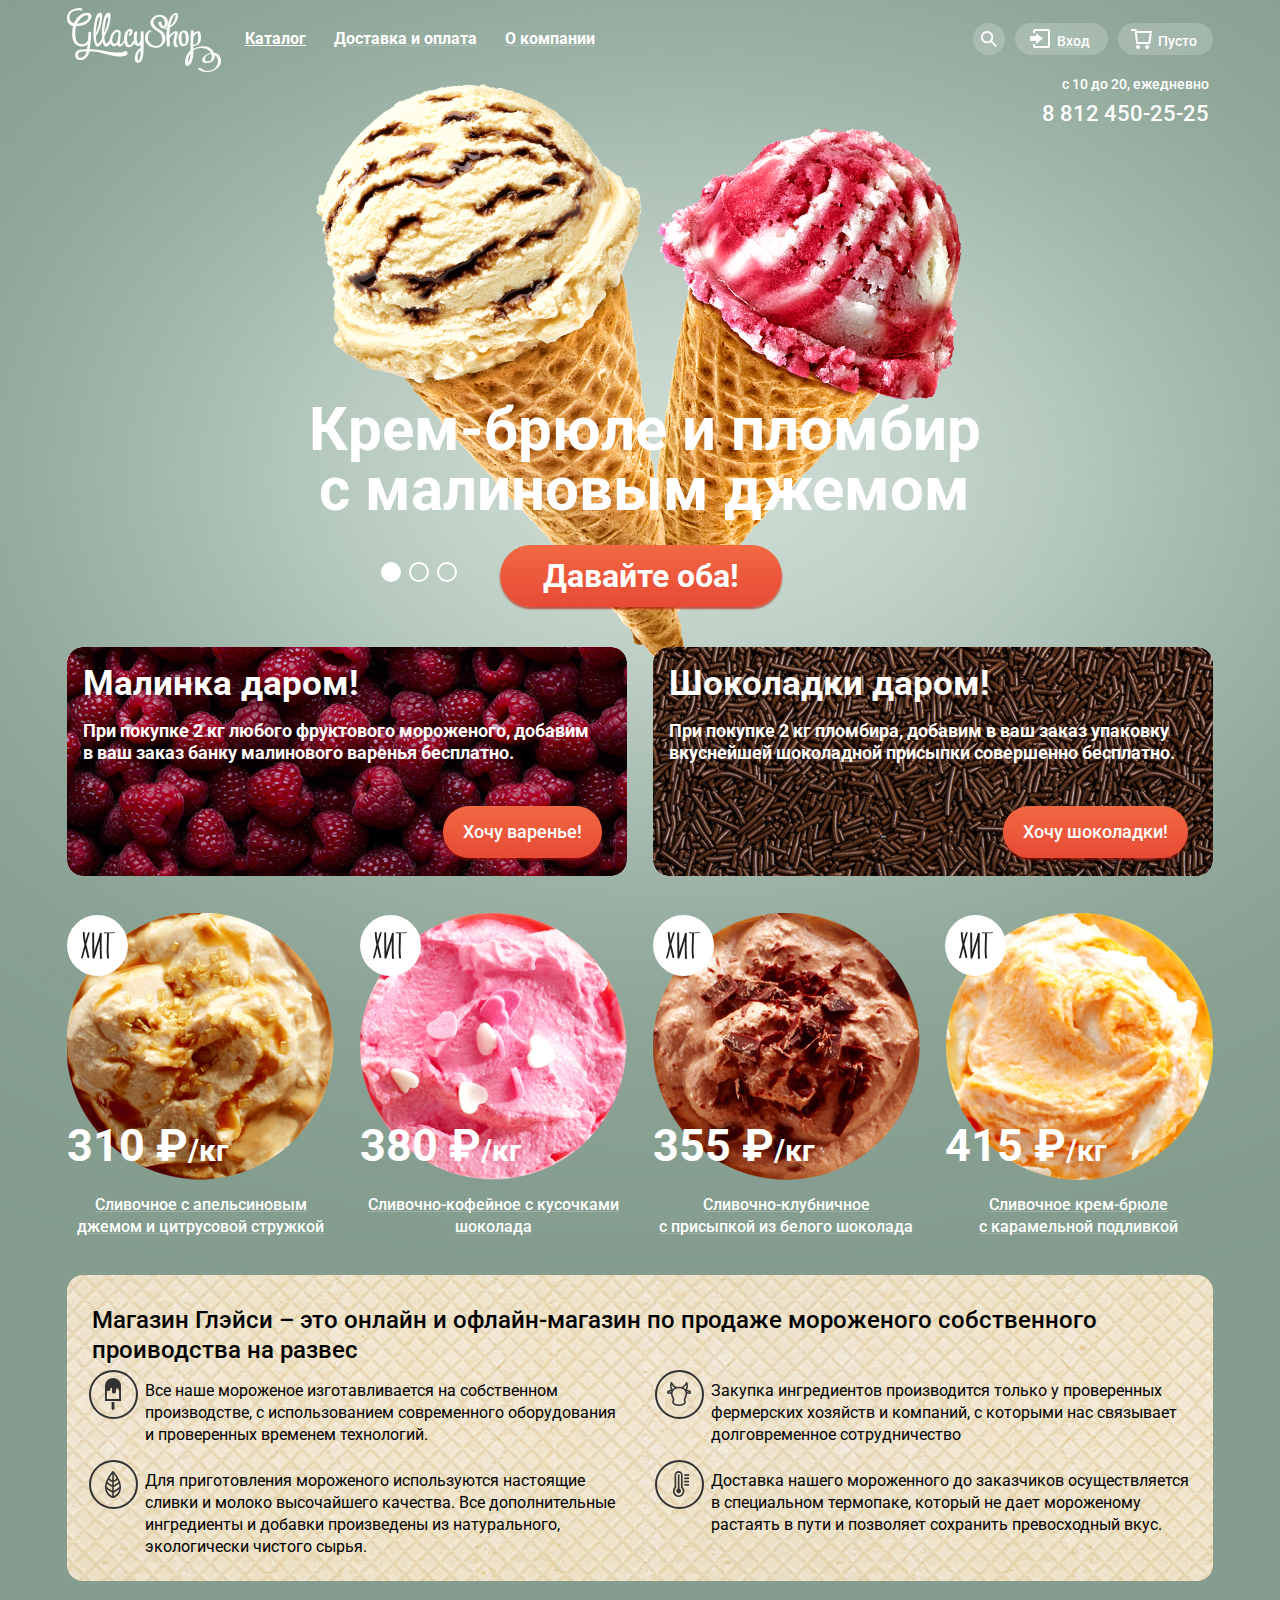
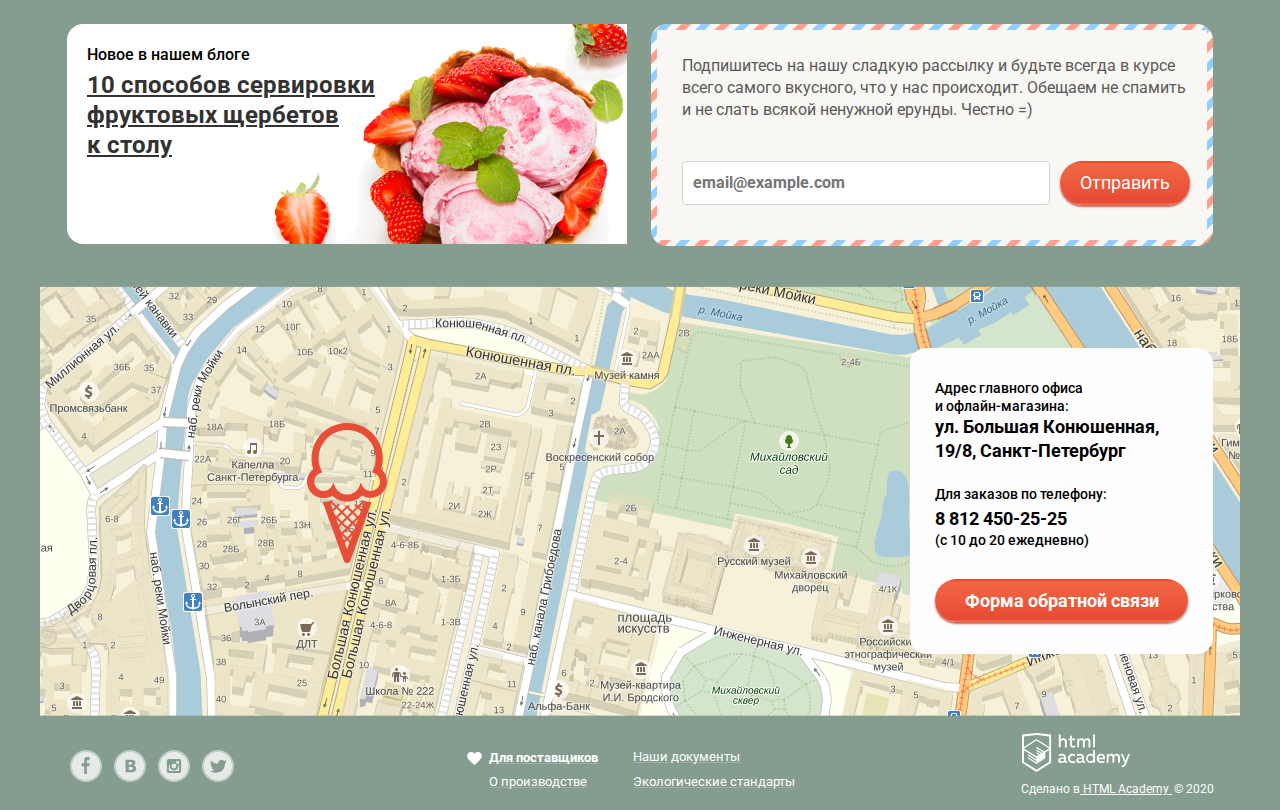
==== commit 6cdd4b0f: "Завершаем верстку" ====
--- a/index.html
+++ b/index.html
@@ -14,7 +14,7 @@
     <div class="header__left-container">
       <img class="header__logo" src="./img/logo.svg" height="64" width="154" alt="Logo">
       <nav class="header__main-navigation">
-        <ul class="unsorted-list main-navigation">
+        <ul class="list__unstyled main-navigation">
           <li class="dropdown">
             <a href="catalog.html" class="main-navigation__menu-item-link menu-item-link__dropdown">Каталог</a>
             <div class="dropdown-content">
@@ -26,11 +26,10 @@
               <a class="dropdown__submenu-item main-navigation__submenu-item" href="#">Мелорин</a>
             </div>
           </li>
-          </li>
-          <li class="unmarked_list-item"><a href="#"
+          <li class=""><a href="#"
               class="link-decoration main-navigation__menu-item-link link__hovered-color">Доставка и
               оплата</a></li>
-          <li class="unmarked_list-item"><a href="#"
+          <li class=""><a href="#"
               class="link-decoration main-navigation__menu-item-link link__hovered-color">О
               компании</a></li>
         </ul>
@@ -75,9 +74,9 @@
               class="i-shop icon-left"></span><span class="header__user-navigation_container-text">Пусто</span></a>
           <form id="shop_popup" class="shopping-basket__form">
             <div class="shopping-basket__list-container">
-              <ul class="shopping-basket__list-style ">
+              <ul class="list__unstyled shopping-basket__list-style">
                 <li class="shopping-basket__items-container">
-                  <ul class="shopping-basket__list-style shopping-basket__row-container">
+                  <ul class="list__unstyled shopping-basket__list-style shopping-basket__row-container">
                     <li class="shopping-basket__item"><button id="shop-item_remove_1"
                         class="i-cross shopping-basket__btn-remove"></button></li>
                     <li class="shopping-basket__item shopping-basket__item_image"><img src="img/shop-items/item-1-1.png"
@@ -89,7 +88,7 @@
                   </ul>
                 </li>
                 <li class="shopping-basket__items-container">
-                  <ul class="shopping-basket__list-style shopping-basket__row-container">
+                  <ul class="list__unstyled shopping-basket__list-style shopping-basket__row-container">
                     <li class="shopping-basket__item"><button id="shop-item_remove_2"
                         class="i-cross shopping-basket__btn-remove"></button></li>
                     <li class="shopping-basket__item shopping-basket__item_image"><img src="img/shop-items/item-1-3.png"
@@ -121,19 +120,19 @@
   </header>
 
   <div>
-    <ul class="unsorted-list slider__container">
-      <li class="unmarked_list-item visually-hidden" hidden>
-        <img src="./img/slider-1.png" width="716" height="512">
+    <ul class="unstyled-list unsorted-list slider__container list-horizonatal">
+      <li class="list__horizonatal-item visually-hidden" hidden>
+        <img src="./img/slider-1.png" width="716" height="512" alt="Шоколадный пломбир и лимонный сорбет">
         <a class="link-decoration link__hovered-color">Шоколадный пломбир и лимонный сорбет</a>
         <a class="custom-button" title="Давайте оба!">Давайте оба!</a>
       </li>
-      <li class="unmarked_list-item visually-hidden">
-        <img src="./img/slider-2.png" width="716" height="512">
+      <li class="list__horizonatal-item visually-hidden">
+        <img src="./img/slider-2.png" width="716" height="512" alt="Пломбир с помадкой и клубничный щербет">
         <a class="link-decoration link__hovered-color">Пломбир с помадкой и клубничный щербет</a>
         <a class="custom-button" title="Давайте оба!">Давайте оба!</a>
       </li>
-      <li class="unmarked_list-item">
-        <img class="slider__image" src="./img/slider-3.png" width="647" height="584">
+      <li class="list__horizonatal-item">
+        <img class="slider__image" src="./img/slider-3.png" width="647" height="584" alt="Крем-брюле и пломбир с малиновым джемом">
         <span class="slider__background-effect"></span>
         <div class="slider__interation-content">
           <h2 class="slider__content-text">Крем-брюле и пломбир<br>с малиновым джемом</h2>
@@ -177,7 +176,7 @@
 
     <section class="catalog-hot__container">
       <ul class="unsorted-list catalog-hot__item-list">
-        <li class="unmarked_list-item catalog-container__item">
+        <li class="list__horizonatal-item catalog-container__item">
           <div class="catalog__image-price-container">
             <img src="./img/shop-items/item-1-1.png" alt="cream">
             <span class="i-hit catalog-container__icon-hit"></span>
@@ -187,7 +186,7 @@
             джемом и цитрусовой стружкой</a>
           <button class="custom-button catalog-container__btn-show">Быстрый просмотр</button>
         </li>
-        <li class="unmarked_list-item catalog-container__item">
+        <li class="list__horizonatal-item catalog-container__item">
           <div class="catalog__image-price-container">
             <img src="./img/shop-items/item-1-2.png" alt="cream">
             <span class="i-hit catalog-container__icon-hit"></span>
@@ -197,7 +196,7 @@
             кусочками шоколада</a>
           <button class="custom-button catalog-container__btn-show">Быстрый просмотр</button>
         </li>
-        <li class="unmarked_list-item catalog-container__item">
+        <li class="list__horizonatal-item catalog-container__item">
           <div class="catalog__image-price-container">
             <img src="./img/shop-items/item-1-3.png" alt="cream">
             <span class="i-hit catalog-container__icon-hit"></span>
@@ -207,7 +206,7 @@
             присыпкой из белого шоколада</a>
           <button class="custom-button catalog-container__btn-show">Быстрый просмотр</button>
         </li>
-        <li class="unmarked_list-item catalog-container__item">
+        <li class="list__horizonatal-item catalog-container__item">
           <div class="catalog__image-price-container">
             <img src="./img/shop-items/item-1-4.png" alt="cream">
             <span class="i-hit catalog-container__icon-hit"></span>
@@ -225,20 +224,20 @@
         <div class="about-info__content-container">
           <h2 class="about-info__header-text">Магазин Глэйси – это онлайн и офлайн-магазин по продаже мороженого
             собственного проиводства на развес</h2>
-          <ul class="unsorted-list about-info__list-container">
-            <li class="unmarked_list-item"><span class="icon-cream"></span> Все
+          <ul class="list__unstyled unsorted-list about-info__list-container">
+            <li class="list__horizonatal-item about-info__list-item"><span class="i-icecream icon-upper-left"></span> Все
               наше
               мороженое изготавливается на собственном
               производстве, с использованием современного
               оборудования и проверенных временем технологий.</li>
-            <li class="unmarked_list-item about-info__list-item"><span  class="icon-cow"></span>Закупка ингредиентов
+            <li class="list__horizonatal-item about-info__list-item"><span  class="i-cow icon-upper-left"></span>Закупка ингредиентов
               производится только у проверенных фермерских хозяйств и компаний, с которыми нас связывает долговременное
               сотрудничество</li>
-            <li class="unmarked_list-item about-info__list-item"><span class="icon-leaf"></span>Для приготовления
+            <li class="list__horizonatal-item about-info__list-item"><span class="i-leaf icon-upper-left"></span>Для приготовления
               мороженого используются настоящие сливки и молоко высочайшего качества. Все дополнительные ингредиенты и
               добавки произведены из натурального, экологически чистого сырья.</li>
-            <li class="unmarked_list-item about-info__list-item">
-              <span class="icon-temp"></span>Доставка нашего мороженного до заказчиков
+            <li class="list__horizonatal-item about-info__list-item">
+              <span class="i-temp icon-upper-left"></span>Доставка нашего мороженного до заказчиков
               осуществляется в специальном термопаке, который не
               дает мороженому растаять в пути и позволяет сохранить превосходный вкус.</li>
           </ul>
@@ -289,29 +288,28 @@
   <footer class="footer__container">
     <div class="footer__container-left">
       <ul class="footer__social-links-container">
-        <li class="unmarked_list-item"><a href="" class="social-icon i-facebook"></a></li>
-        <li class="unmarked_list-item"><a href="" class="social-icon i-vk"></a></li>
-        <li class="unmarked_list-item"><a href="" class="social-icon i-instagram"></a></li>
-        <li class="unmarked_list-item"><a href="" class="social-icon i-twitter"></a></li>
+        <li class="list__horizonatal-item"><a href="" class="social-icon i-facebook"></a></li>
+        <li class="list__horizonatal-item"><a href="" class="social-icon i-vk"></a></li>
+        <li class="list__horizonatal-item"><a href="" class="social-icon i-instagram"></a></li>
+        <li class="list__horizonatal-item"><a href="" class="social-icon i-twitter"></a></li>
       </ul>
     </div>
 
     <div class="footer__about-links-container">
       <div>
-        <!-- <a href="#" class="i-heart icon-show"></a> -->
         <a href="#" class="link-decoration footer_link link__hovered-color icon-write footer_link-bold">Для
           поставщиков</a>
       </div>
       <a href="#" class="link-decoration footer_link link__hovered-color">Наши
         документы</a>
-      <a class="link-decoration footer_link link__hovered-color" href="#" class="footer_link link__hovered-color">О
+      <a class="link-decoration footer_link link__hovered-color" href="#">О
         производстве</a>
       <a href="#" class="link-decoration footer_link link__hovered-color">Экологические стандарты</a>
     </div>
 
     <div class="footer__dev-container">
       <div class="footer_link-content">
-        <img class="footer__dev-img" src="img/logo-academy.svg" width="108px" height="39px" alt="">
+        <img class="footer__dev-img" src="img/logo-academy.svg" width="108" height="39" alt="">
         <p class="footer_text-dev">Сделано в<a class="footer_link-dev" href="https://htmlacademy.ru/intensive/htmlcss">
             HTML Academy </a> &copy; 2020</p>
       </div>
--- a/css/styles.css
+++ b/css/styles.css
@@ -26,6 +26,7 @@
   --form-box-shadow: rgba(0, 0, 0, 0.4);
   --shopping-basket-border: #cacac7;
   --catalog-item-hover-bg: rgba(0, 0, 0, 0.2);
+  --slider-track: rgba(248, 247, 244, 0.5);
 }
 
 body {
@@ -42,7 +43,7 @@
   grid-template-columns: 100%;
   grid-template-rows: 229px 324px 306px 220px;
   gap: 40px 1px;
-  padding: 10px 27px 0px 27px;
+  padding: 10px 27px 0 27px;
 }
 
 .main-background-padua {
@@ -56,10 +57,6 @@
 .main-background-bali-hai {
   background-color: var(--bali-hai);
 }
-
-/* li {
-  list-style-type: none;
-} */
 
 .custom-input {
   background: var(--white);
@@ -72,29 +69,19 @@
   color: var(--ford-dark-charcoal);
 }
 
-/* * {
-  margin: 0;
-  padding: 0;
-} */
-
 fieldset {
   border: 0;
 }
 
-.unsorted-list {
-  margin: 0px;
-  padding: 0px;
-}
-
 .custom-button {
-  padding: 0px;
-  margin: 0px;
+  padding: 0;
+  margin: 0;
   background: linear-gradient(
     180deg,
     var(--button-background-gradient-main) 0%,
     var(--button-background-gradient-second) 100%
   );
-  box-shadow: 0px 2px 2px var(--button-box-shadow-color);
+  box-shadow: 0 2px 2px var(--button-box-shadow-color);
   border-radius: 70px;
   border-color: transparent;
   display: inline-block;
@@ -153,8 +140,7 @@
   grid-template-rows: 1fr 45px;
   gap: 1px 1px;
   grid-template-areas: ". ." ". .";
-  margin: 0px 27px;
-  margin-top: 9px;
+  margin: 9px 27px 0 27px;
 }
 
 .header__info_number-text {
@@ -175,8 +161,7 @@
   font-size: 14px;
   line-height: 16px;
   color: var(--white);
-  margin: 0;
-  margin-bottom: 10px;
+  margin: 0 0 10px 0;
 }
 
 .header__user-navigation_upper-right {
@@ -218,7 +203,6 @@
   font-weight: normal;
   font-size: 14px;
   line-height: 16px;
-  /* or 114% */
   display: flex;
   align-items: center;
   color: #ffffff;
@@ -247,22 +231,17 @@
   align-items: center;
 }
 
-.header__user-navigation {
-  display: grid;
-  position: relative;
-  top: -5px;
-  grid-template-columns: 32px 92px 100px;
-  grid-template-rows: 1fr;
-  gap: 1px 10px;
-  grid-template-areas: ". . .";
-}
-
-.header__right-container div {
-}
-
-.unmarked_list-item {
+.list__unstyled {
   list-style-type: none;
+}
+
+.list__horizonatal-item {
   display: inline;
+}
+
+.unsorted-list {
+  margin: 0;
+  padding: 0;
 }
 
 .header__user-navigation {
@@ -274,17 +253,16 @@
   margin-bottom: 5px;
 }
 
-.main-navigation .unmarked_list-item {
+.main-navigation .list__horizonatal-item {
   margin-left: 5px;
 }
 
 .main-navigation {
-  margin: 0;
   padding: 0;
   display: grid;
   grid-template-columns: 0.5fr 1fr 1fr;
   grid-template-rows: 1fr;
-  margin-left: 10px;
+  margin: 0 0 0 10px;
 }
 
 .header__logo {
@@ -313,9 +291,8 @@
   font-weight: normal;
   font-size: 14px;
   line-height: 16px;
-}
-
-/* .main-navigation__submenu-item:hover */
+  white-space:nowrap;
+}
 
 .main-navigation__submenu-item:hover {
   background-color: var(--menu-item-hover);
@@ -362,8 +339,6 @@
 .dropdown-content .dropdown__submenu-item:hover {
   background-color: var(--menu-item-hover);
 }
-
-/* .dropdown:hover .dropdown-content */
 
 .dropdown:hover .dropdown-content {
   display: block;
@@ -423,7 +398,7 @@
   right: 580px;
   top: 60px;
   background: var(--floral-white);
-  box-shadow: 0px 20px 20px var(--form-box-shadow);
+  box-shadow: 0 20px 20px var(--form-box-shadow);
   border-radius: 4px;
 }
 
@@ -434,11 +409,11 @@
   gap: 20px 1px;
   align-items: center;
   position: absolute;
-  right: 0px;
-  top: 40px;
+  top: 35px;
+  right: 5px;
   padding: 18px 20px 22px 15px;
   background: var(--floral-white);
-  box-shadow: 0px 20px 20px var(--form-box-shadow);
+  box-shadow: 0 20px 20px var(--form-box-shadow);
   border-radius: 4px;
 }
 
@@ -474,16 +449,17 @@
   text-decoration: underline;
   display: flex;
   align-items: center;
+  white-space: nowrap;
   color: var(--ford-dark-charcoal);
 }
 
 .header__user-navigation_shopping-basket_not-empty {
-  padding: 0px 16px;
+  padding: 0 16px;
   background-color: var(--white);
 }
 
 .header__user-navigation_shopping-basket_empty{
-    padding: 0px 16px;  
+    padding: 0 16px;  
 }
 
 .header__user-navigation_shopping-basket_not-empty
@@ -498,8 +474,6 @@
   position: relative;
 }
 
-/* .header__user-navigation_shopping-basket:hover>.shopping-basket__form { */
-
 .header__user-navigation_shopping-basket:hover > .shopping-basket__form {
   display: flex;
 }
@@ -511,11 +485,10 @@
   align-items: center;
   position: absolute;
   background-color: var(--snow);
-  /* width: 539px; */
   z-index: 1;
   top: 40px;
-  right: 0px;
-  padding: 18px 14px 0px 20px;
+  right: 0;
+  padding: 18px 14px 0 20px;
 }
 
 .shopping-basket__items-container {
@@ -540,20 +513,14 @@
 
 .shopping-basket__list-style {
   list-style-type: none;
-  padding: 0px;
-  margin: 0;
   padding: 0;
   align-items: flex-start;
-  /* margin-left: 10px; */
-  margin-right: 8px;
-  margin-bottom: 2px;
-  /* padding: 9px 25px 0px 20px; */
-  /* padding-bottom: 18px; */
-}
+  margin: 0 8px 2px 0;
+}
+
 
 .shopping-basket__list-container {
-  /* padding: 15px 34px 0px 20px; */
-  padding: 0px 0px 2px 0px;
+  padding: 0 0 2px 0;
   border-bottom: solid 1px;
 }
 
@@ -589,7 +556,6 @@
 .shopping-basket__row-container {
   display: flex;
   flex-direction: row;
-  /* padding: 18px 34px 0px 21px; */
 }
 
 .shopping-basket__table-container {
@@ -638,7 +604,7 @@
 }
 
 .shopping-basket__form-container {
-  padding: 12px 0px;
+  padding: 12px 0;
 }
 
 .custom-input:focus {
@@ -711,8 +677,7 @@
 }
 
 .promo__discription {
-  margin: 0px;
-  margin-top: 16px;
+  margin: 16px 0 0 0;
   font-family: Roboto;
   font-style: normal;
   font-weight: bold;
@@ -721,7 +686,7 @@
 }
 
 .promo__heading {
-  margin: 0px;
+  margin: 0;
   font-weight: bold;
   font-size: 35px;
   line-height: 41px;
@@ -762,7 +727,7 @@
 }
 
 .promo__button-text {
-  padding: 0px 27px;
+  padding: 0 27px;
 }
 
 .about-info__container {
@@ -780,7 +745,7 @@
   font-weight: 500;
   font-size: 24px;
   line-height: 30px;
-  margin: 5px 0px 0px 5px;
+  margin: 5px 0 0 5px;
 }
 
 .about-info__list-item {
@@ -805,8 +770,7 @@
   font-weight: 500;
   font-size: 16px;
   line-height: 22px;
-  margin: 0px;
-  margin-top: 20px;
+  margin: 20px 0 0 0;
 }
 
 .news-blog__link {
@@ -837,8 +801,7 @@
   font-size: 16px;
   line-height: 22px;
   color: var(--very-dark-gray);
-  margin: 0px;
-  margin-left: 5px;
+  margin: 0 0 0 5px;
 }
 
 .mailing-subscribe__container {
@@ -904,64 +867,15 @@
   background-repeat: no-repeat;
 }
 
-.icon-cow:before {
+.icon-upper-left:before {
   content: "";
   position: relative;
-  background: url(../img/icons/i-cow.svg) no-repeat;
   width: 24px;
   height: 24px;
   float: left;
   right: -2px;
   bottom: 10px;
-  padding-left: 24px;
-  padding-right: 10px;
-  padding-top: 24px;
-  padding-bottom: 32px;
-}
-
-.icon-leaf:before {
-  content: "";
-  position: relative;
-  background: url(../img/icons/i-leaf.svg) no-repeat;
-  width: 24px;
-  height: 24px;
-  float: left;
-  right: -2px;
-  bottom: 10px;
-  padding-left: 24px;
-  padding-right: 10px;
-  padding-top: 24px;
-  padding-bottom: 32px;
-}
-
-.icon-temp:before {
-  content: "";
-  position: relative;
-  background: url(../img/icons/i-temp.svg) no-repeat;
-  width: 24px;
-  height: 24px;
-  float: left;
-  right: -2px;
-  bottom: 10px;
-  padding-left: 24px;
-  padding-right: 10px;
-  padding-top: 24px;
-  padding-bottom: 32px;
-}
-
-.icon-cream:before {
-  content: "";
-  position: relative;
-  background: url(../img/icons/i-icecream.svg) no-repeat;
-  width: 24px;
-  height: 24px;
-  float: left;
-  right: -2px;
-  bottom: 10px;
-  padding-left: 24px;
-  padding-right: 10px;
-  padding-top: 24px;
-  padding-bottom: 32px;
+  padding: 24px 10px 32px 24px;
 }
 
 .icon-circle_about {
@@ -981,20 +895,20 @@
   top: 4px;
 }
 
-.i-cow {
-  background-image: url(../img/icons/i-cow.svg);
-}
-
-.i-leaf {
-  background-image: url(../img/icons/i-leaf.svg);
-}
-
-.i-temperature {
-  background-image: url(../img/icons/i-temp.svg);
-}
-
-.i-icecream {
-  background-image: url(../img/icons/i-icecream.svg);
+.i-cow:before {
+  background: url(../img/icons/i-cow.svg) no-repeat;
+}
+
+.i-leaf:before  {
+  background: url(../img/icons/i-leaf.svg) no-repeat;
+}
+
+.i-temp:before  {
+  background: url(../img/icons/i-temp.svg) no-repeat;
+}
+
+.i-icecream:before  {
+  background: url(../img/icons/i-icecream.svg) no-repeat;
 }
 
 .i-search {
@@ -1056,7 +970,7 @@
 
 .pagination-arrow {
   background-repeat: no-repeat;
-  margin: 0px;
+  margin: 0;
   width: 7px;
   height: 12px;
   position: relative;
@@ -1107,7 +1021,6 @@
   width: 100%;
   height: 100%;
   overflow: auto;
-  background-color: rgb(0, 0, 0);
   background-color: rgba(0, 0, 0, 0.4);
 }
 
@@ -1167,7 +1080,7 @@
 
 .feedback__form-btn_container {
   display: flex;
-  margin: 25px 0px;
+  margin: 25px 0;
   align-content: center;
   justify-content: flex-end;
 }
@@ -1214,7 +1127,7 @@
 }
 
 .map__text-medium {
-  margin: 0px;
+  margin: 0;
   font-style: normal;
   font-weight: bold;
   font-size: 18px;
@@ -1262,14 +1175,12 @@
 }
 
 .header__user-navigation_login {
-  padding: 0px 18px;
+  padding: 0 18px;
 }
 
 .caption__catalog-item {
   color: var(--white);
-  margin: 0px;
-  /* margin-top: px; */
-  margin-left: 25px;
+  margin: 0 0 0 25px;
   font-style: normal;
   font-weight: bold;
   font-size: 35px;
@@ -1339,11 +1250,9 @@
 }
 
 .slider__content-text {
-  margin: 0px;
   width: 745px;
   color: var(--white);
-  margin-top: 50px;
-  margin-right: 5px;
+  margin: 50px 5px 0 0;
   font-style: normal;
   font-weight: bold;
   font-size: 60px;
@@ -1391,7 +1300,7 @@
 .catalog-container {
   display: grid;
   grid-template-columns: 1fr;
-  padding: 40px 27px 0px 27px;
+  padding: 40px 27px 0 27px;
 }
 
 .catalog__image-price-container {
@@ -1423,11 +1332,12 @@
 .catalog-container__item {
   display: flex;
   flex-direction: column;
+  position: relative;
 }
 
 .catalog-container__item-name {
   position: relative;
-  margin-top: 10px;
+  margin-top: 8px;
   width: 267px;
   height: 44px;
   font-style: normal;
@@ -1460,39 +1370,29 @@
   background-position: center;
 }
 
-/* .catalog-container__item:hover */
 .catalog-container__item:hover > .catalog-container__btn-show {
   display: block;
-}
-
-/* .catalog-container__item:hover */
-.catalog-container__item:hover {
-  /* background: var(--white);
-  background-color: rgba(255, 255, 255, 0.2);
-  border-radius: 4px;
-  background-size: 50px 50px; */
 }
 
 .catalog-container__btn-show {
   position: absolute;
   display: none;
-  top: 689px;
+  top: 330px;
   align-self: center;
-  width: 200px;
-  height: 44px;
   font-style: normal;
   font-weight: bold;
   font-size: 18px;
   line-height: 24px;
-}
-
-.catalog-container__btn-show::before {
+  padding: 10px 15px;
+}
+
+.catalog-container__item:hover:before {
     content: " ";
     position: absolute;
     width: 290px;
     height: 400px;
-    bottom: -20px;
-    left: -45px;
+    bottom: -70px;
+    left: -10px;
     background-color: rgba(255, 255, 255, 0.2);
     border-radius: 4px;
     z-index: -1;
@@ -1504,7 +1404,7 @@
 
 .catalog-hot__item-list {
   display: grid;
-  grid-template-columns: 1fr 1fr 1fr 1fr;
+  grid-template-columns: repeat(4, 1fr);
   grid-template-rows: 1fr;
   gap: 1px 25px;
   grid-template-areas: ". . . .";
@@ -1521,7 +1421,7 @@
 
 .catalog__list {
   display: grid;
-  grid-template-columns: 1fr 1fr 1fr 1fr;
+  grid-template-columns: repeat(4, 1fr);
   text-align: center;
   gap: 32px 26px;
 }
@@ -1539,7 +1439,7 @@
   display: grid;
   grid-template-columns: 1fr 1fr;
   grid-template-rows: 1fr;
-  gap: 0px 26px;
+  gap: 0 26px;
   padding-top: 3px;
 }
 
@@ -1549,12 +1449,12 @@
   margin-left: 20px;
 }
 
-.filter__sort-container .unmarked_list-item:not(:first-child) {
+.filter__sort-container .list__horizonatal-item:not(:first-child) {
   margin-left: 16px;
 }
 
-.filter__list .unmarked_list-item:not(:first-child) {
-  margin-left: 0px;
+.filter__list .list__horizonatal-item:not(:first-child) {
+  margin-left: 0;
 }
 
 .filter__list li:not(:first-child) {
@@ -1562,7 +1462,7 @@
 }
 
 .filter__button-submit {
-  padding: 0px 25px 0px 28px;
+  padding: 0 25px 0 28px;
   background: var(--background-gray);
   border: 2px solid var(--white);
   color: var(--white);
@@ -1579,12 +1479,12 @@
 .filter__grid-container {
   display: grid;
   grid-template-rows: 1fr 1fr;
-  margin-top: 22px;
+  margin-top: 15px;
 }
 
 .filter__item-container {
   margin-left: 20px;
-  padding: 0px 0px 0px 10px;
+  padding: 0 0 0 10px;
 }
 
 .filter__text-inside {
@@ -1611,6 +1511,10 @@
 
 .filter__text-label_price {
   padding: 5px 0 0 0;
+}
+
+.filter__text-label_richness {
+  padding-top: 8px;
 }
 
 .filter__button-submit:hover {
@@ -1668,12 +1572,12 @@
   display: inline-flex;
   align-items: center;
   height: 36px;
-  padding: 0px 20px 0px 15px;
+  padding: 0 20px 0 15px;
 }
 
 .filter__sort-container {
-  padding: 2px 20px 0px 15px;
-  margin-top: 5px;
+  padding: 2px 20px 0 15px;
+  margin: 10px 0 0 0;
 }
 
 .filter__radio-checkbox {
@@ -1685,7 +1589,7 @@
 
 .filter__radio-checkbox + label {
   position: relative;
-  padding: 0 0px 0 35px;
+  padding: 0 0 0 35px;
   cursor: pointer;
 }
 
@@ -1697,7 +1601,7 @@
 }
 
 .filter__list {
-  margin: 0px;
+  margin: 0;
   position: relative;
   top: 9px;
   left: -2px;
@@ -1743,7 +1647,7 @@
 /* Footer */
 
 .footer__container {
-  padding: 0px 24px;
+  padding: 0 24px;
   height: 16px;
   display: grid;
   grid-template-columns: 1fr 1fr 1fr;
@@ -1784,14 +1688,13 @@
   font-weight: normal;
   font-size: 12px;
   line-height: 18px;
-  margin: 0px;
-  margin-right: 2px;
+  margin: 0 2px 0 0;
 }
 
 .footer__social-links-container {
   padding: 0;
   display: grid;
-  grid-template-columns: 1fr 1fr 1fr 1fr;
+  grid-template-columns: repeat(4, 1fr);
   grid-template-rows: 1fr;
   margin-top: 23px;
 }
@@ -1864,7 +1767,6 @@
 .pagination__container {
   display: flex;
   justify-content: flex-end;
-  /* margin-right: 20px; */
   margin-top: 78px;
 }
 
@@ -1918,7 +1820,7 @@
 
 .filter__price-range::-webkit-slider-thumb {
   position: relative;
-  top: 5px;
+  top: -8px;
   -webkit-appearance: none;
   appearance: none;
   width: 36px;
@@ -1929,7 +1831,7 @@
 
 .filter__price-range::-moz-range-thumb {
   position: relative;
-  top: 5px;
+  top: 0px;
   width: 25px;
   height: 34px;
   background: no-repeat url(../img/icons/range-round.svg);
@@ -1938,7 +1840,7 @@
 
 .filter__price-range_second {
   margin-left: 15px;
-  margin-top: 8px;
+  margin-top: 6px;
   position: relative;
   right: 30px;
   width: 185px;
@@ -1963,7 +1865,7 @@
 
 .filter__price-range_second::-webkit-slider-thumb {
   position: relative;
-  bottom: 10px;
+  bottom: -10px;
   -webkit-appearance: none;
   appearance: none;
   width: 36px;
@@ -1972,9 +1874,19 @@
   cursor: pointer;
 }
 
+.filter__price-range::-webkit-slider-runnable-track {
+  height: 4px;
+  background: var(--slider-track);
+}
+
+.filter__price-range_second::-webkit-slider-runnable-track {
+  height: 4px;
+  background: var(--slider-track);
+}
+
 .filter__price-range_second::-moz-range-thumb {
   position: relative;
-  bottom: 10px;
+  bottom: -10px;
   width: 25px;
   height: 34px;
   background: no-repeat url(../img/icons/range-round.svg);
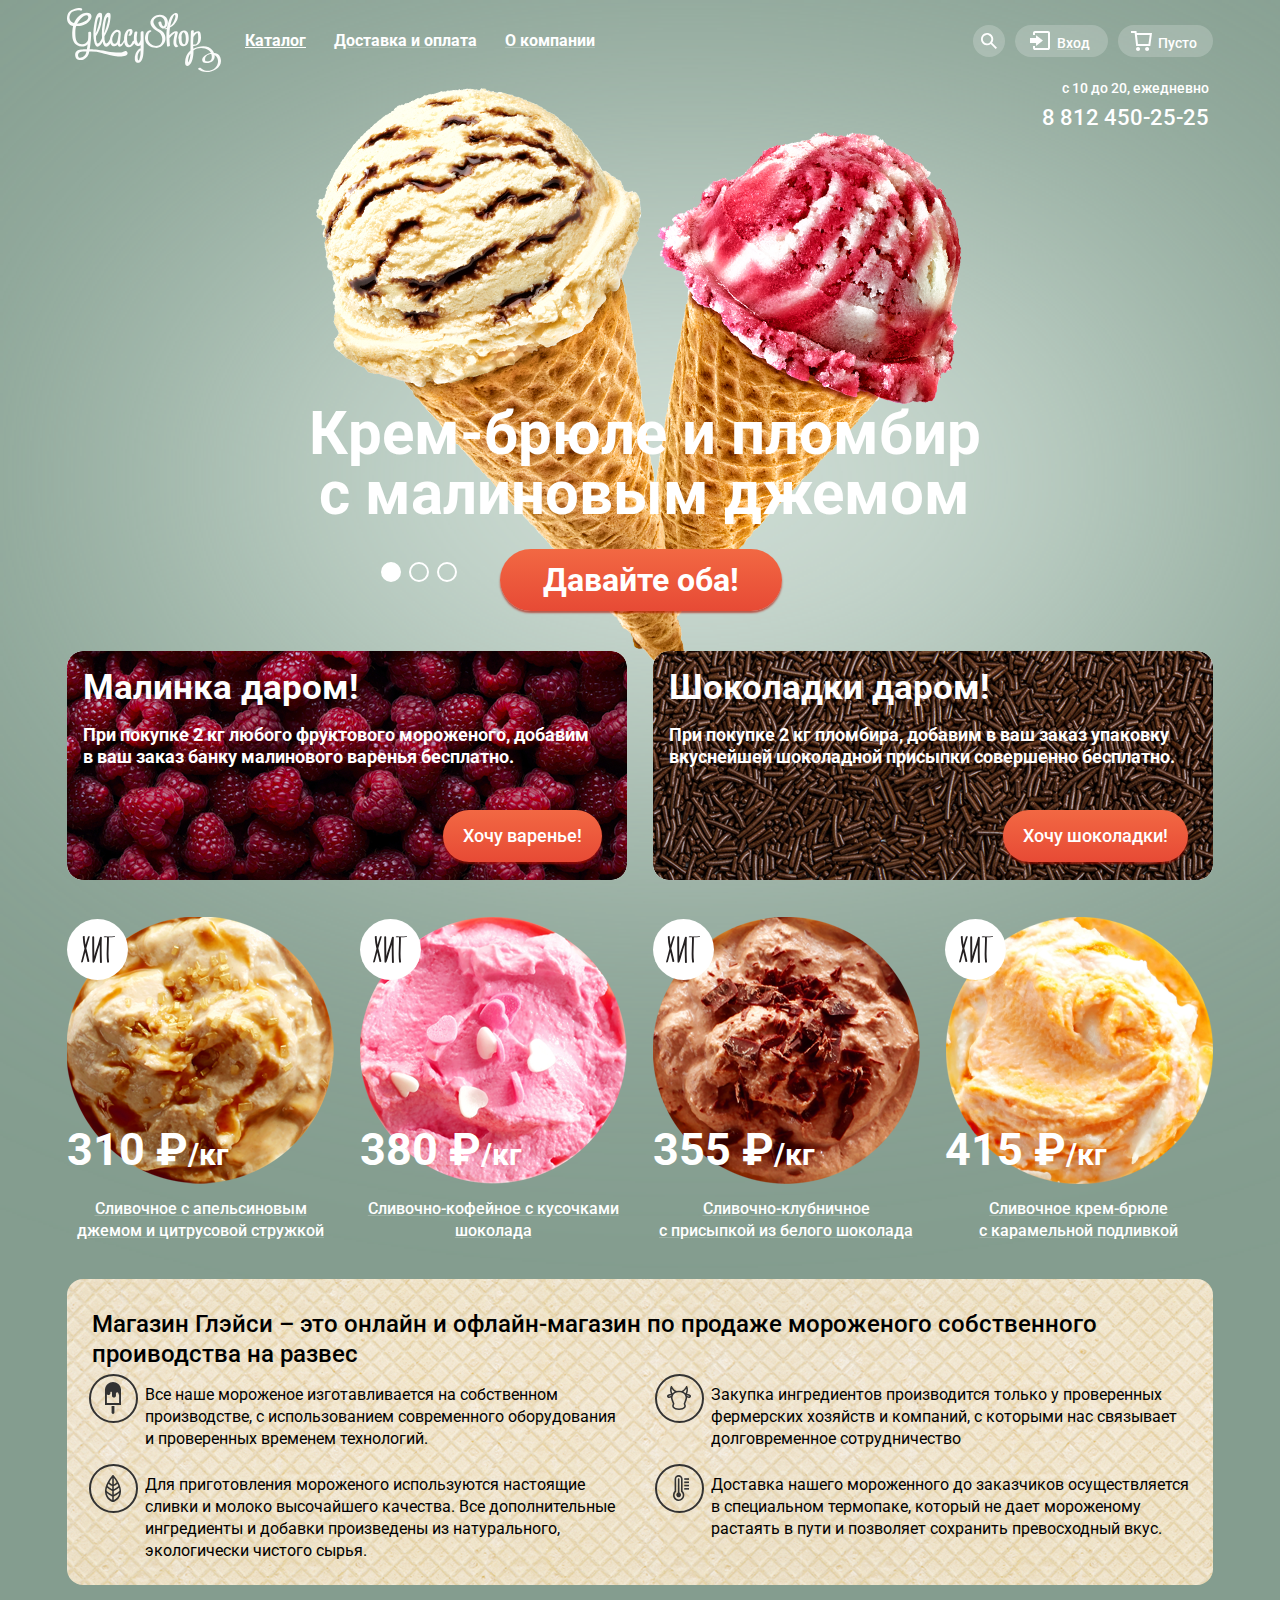
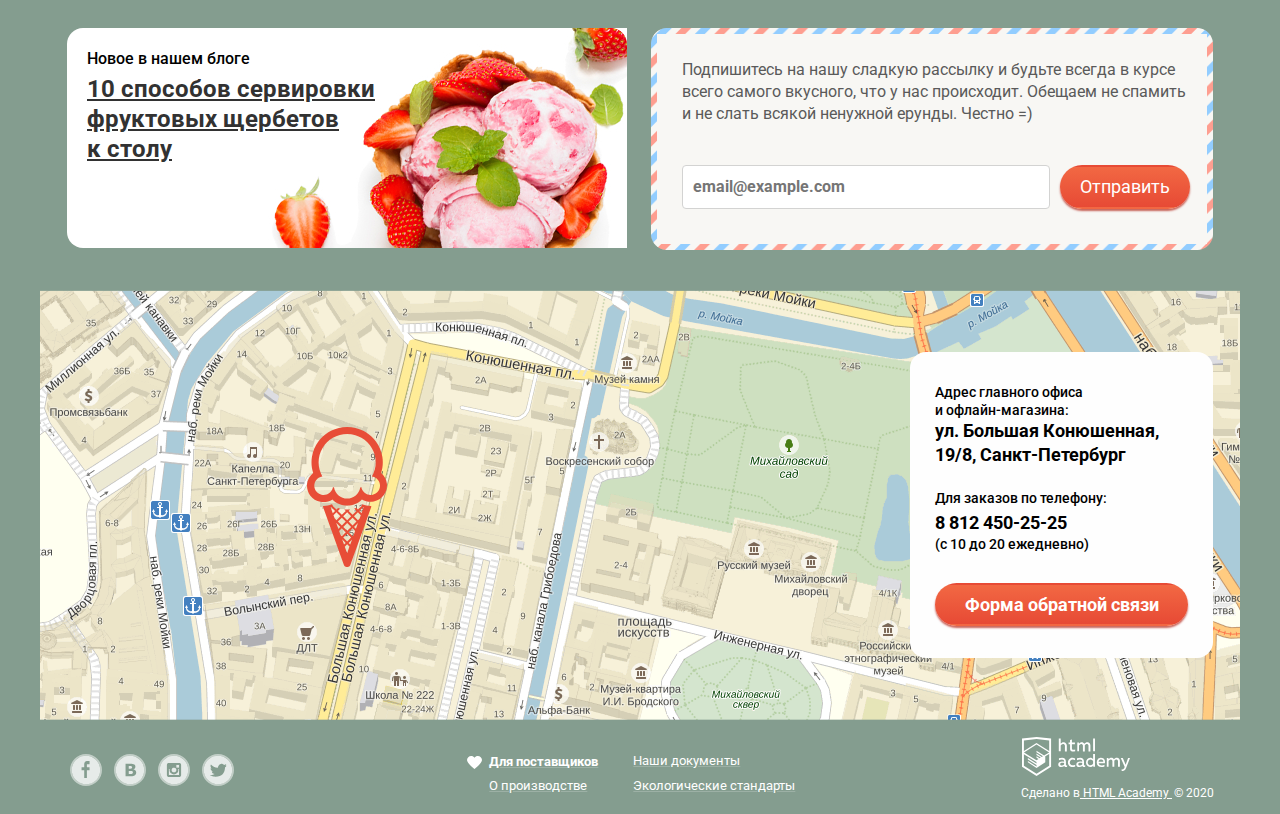
==== commit e425de68: "Завершаем верстку" ====
--- a/index.html
+++ b/index.html
@@ -7,12 +7,13 @@
   <link rel="stylesheet" href="css/normalize.css">
   <link rel="stylesheet" href="css/styles.css">
   <link rel="stylesheet" href="https://fonts.googleapis.com/css?family=Roboto:400,500,700&amp;subset=latin,cyrillic">
+  <script src="js/scripts.js"></script>
 </head>
 
 <body class="main-background-padua">
   <header class="main-navigation__container">
     <div class="header__left-container">
-      <img class="header__logo" src="./img/logo.svg" height="64" width="154" alt="Logo">
+      <a href="index.html"><img class="header__logo" src="./img/logo.svg" height="64" width="154" alt="Logo"></a>
       <nav class="header__main-navigation">
         <ul class="list__unstyled main-navigation">
           <li class="dropdown">
@@ -260,7 +261,7 @@
             Обещаем не спамить и не слать всякой ненужной ерунды. Честно =)</p>
           <div class="mailing-subscribe__input-container">
             <input class="custom-input mailing-subscribe__input" type="text" placeholder="email@example.com">
-            <button class="custom-button mailing-subscribe__button">Отправить</button>
+            <button class="custom-button mailing-subscribe__button" onclick="showFeedbackModal()">Отправить</button>
           </div>
         </div>
       </article>
@@ -320,7 +321,7 @@
     <div class="feedback__form-content">
       <div class="feedback__form-content_header">
         <h2 class="feedback__form-title">Мы обязательно вам ответим!</h2>
-        <button class="i-cross feedback__close-btn" id="feedback_close"></button>
+        <button class="i-cross feedback__close-btn" id="feedback_close" type="button" onclick="hideFeedbackForm()"></button>
       </div>
 
       <input class="custom-input feedback__form_input-template feedback__form_input" type="text"
--- a/css/styles.css
+++ b/css/styles.css
@@ -415,6 +415,7 @@
   background: var(--floral-white);
   box-shadow: 0 20px 20px var(--form-box-shadow);
   border-radius: 4px;
+  z-index: 9999;
 }
 
 .login-form__links-container {
@@ -1798,97 +1799,49 @@
 /* Price slider */
 
 .filter__doubled_slider-container {
-  display: contents;
-}
-
-.filter__price-range {
-  margin-left: 15px;
-  margin-top: 8px;
-  position: relative;
-  right: 30px;
-  width: 185px;
-  -webkit-appearance: none;
-  width: 100%;
-  height: 34px;
   background: rgba(255, 255, 255, 0.2);
   border-radius: 20px;
+}
+
+.filter__price-range {
+  width: 130px;
+  padding-left: 0;
+  padding-right: 0;
+  vertical-align: middle;
+  background: none;
+  border: none;
+  -webkit-appearance: none;
+}
+
+.filter__price-range_second{
+  width: 148px;
+  margin-left: -100px;
+}
+
+.filter__price-range:focus {
   outline: none;
-  opacity: 0.7;
-  -webkit-transition: 0.2s;
-  transition: opacity 0.2s;
-}
-
-.filter__price-range::-webkit-slider-thumb {
-  position: relative;
-  top: -8px;
-  -webkit-appearance: none;
-  appearance: none;
-  width: 36px;
-  height: 34px;
-  background: no-repeat url(../img/icons/range-round.svg);
-  cursor: pointer;
-}
-
-.filter__price-range::-moz-range-thumb {
-  position: relative;
-  top: 0px;
-  width: 25px;
-  height: 34px;
-  background: no-repeat url(../img/icons/range-round.svg);
-  cursor: pointer;
-}
-
-.filter__price-range_second {
-  margin-left: 15px;
-  margin-top: 6px;
-  position: relative;
-  right: 30px;
-  width: 185px;
-  -webkit-appearance: none;
+}
+
+.filter__price-range::-webkit-slider-runnable-track {
   width: 100%;
-  height: 34px;
-  background: rgba(255, 255, 255, 0.2);
-  border-radius: 20px;
-  outline: none;
-  opacity: 0.7;
-  -webkit-transition: 0.2s;
-  transition: opacity 0.2s;
-}
-
-.filter__price-range_second {
-  position: absolute;
-  width: 178px;
-  height: 36px;
-  left: 580px;
-  top: 200px;
-}
-
-.filter__price-range_second::-webkit-slider-thumb {
-  position: relative;
-  bottom: -10px;
-  -webkit-appearance: none;
-  appearance: none;
-  width: 36px;
-  height: 34px;
-  background: no-repeat url(../img/icons/range-round.svg);
-  cursor: pointer;
-}
-
-.filter__price-range::-webkit-slider-runnable-track {
   height: 4px;
   background: var(--slider-track);
 }
 
-.filter__price-range_second::-webkit-slider-runnable-track {
-  height: 4px;
-  background: var(--slider-track);
-}
-
-.filter__price-range_second::-moz-range-thumb {
-  position: relative;
-  bottom: -10px;
-  width: 25px;
-  height: 34px;
-  background: no-repeat url(../img/icons/range-round.svg);
+.filter__price-range::-webkit-slider-thumb {
+  width: 20px;
+  height: 20px;
+  margin-top: -8px;
+  margin-left: -1px;
+  background: var(--white);
+  border-radius: 50%;
   cursor: pointer;
-}
+  -webkit-appearance: none;
+}
+
+.filter__price-range::-webkit-slider-thumb:hover {
+  width: 22px;
+  height: 22px;
+  margin-top: -8px;
+  margin-left: -1px;
+}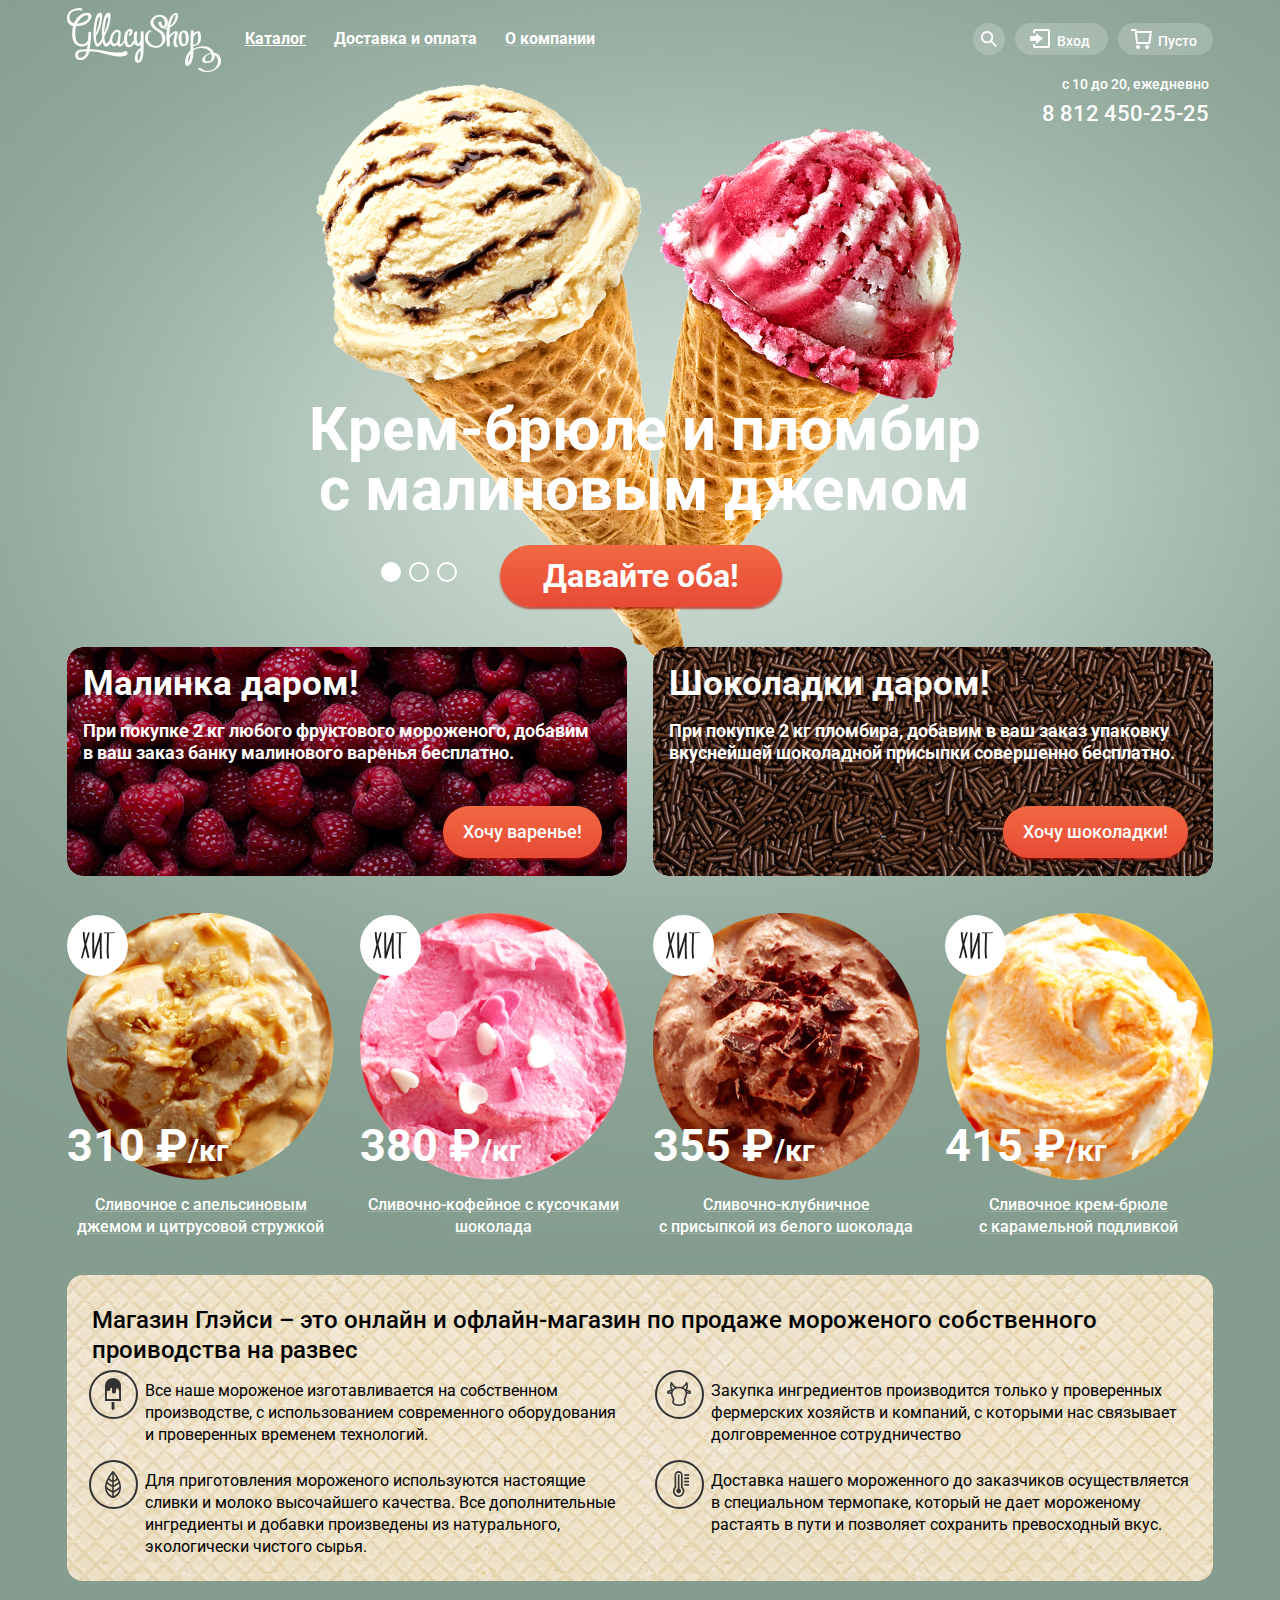
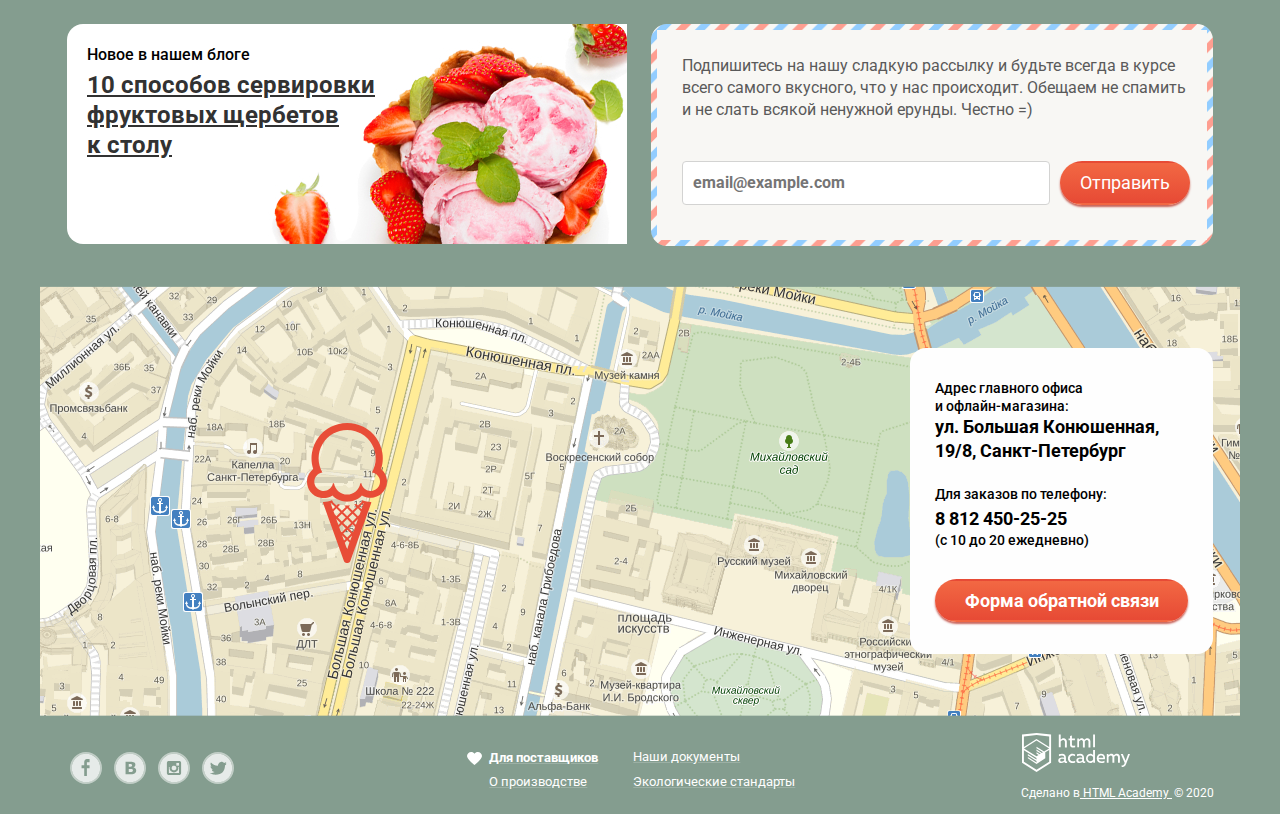
==== commit 1a50bc0b: "отправка на echo, исправил ховеры на главной странице, минифицировал css и js" ====
--- a/index.html
+++ b/index.html
@@ -5,15 +5,15 @@
   <meta charset="utf-8">
   <title>HTML Academy: Глейси</title>
   <link rel="stylesheet" href="css/normalize.css">
-  <link rel="stylesheet" href="css/styles.css">
+  <link rel="stylesheet" href="css/styles.min.css">
   <link rel="stylesheet" href="https://fonts.googleapis.com/css?family=Roboto:400,500,700&amp;subset=latin,cyrillic">
-  <script src="js/scripts.js"></script>
+  <script src="js/scripts.min.js"></script>
 </head>
 
 <body class="main-background-padua">
   <header class="main-navigation__container">
     <div class="header__left-container">
-      <a href="index.html"><img class="header__logo" src="./img/logo.svg" height="64" width="154" alt="Logo"></a>
+      <img class="header__logo" src="./img/logo.svg" height="64" width="154" alt="Logo">
       <nav class="header__main-navigation">
         <ul class="list__unstyled main-navigation">
           <li class="dropdown">
@@ -73,41 +73,6 @@
           <a href=""
             class="header__user-navigation_container-icon decoration-disabled header__user-navigation_shopping-basket_empty"><span
               class="i-shop icon-left"></span><span class="header__user-navigation_container-text">Пусто</span></a>
-          <form id="shop_popup" class="shopping-basket__form">
-            <div class="shopping-basket__list-container">
-              <ul class="list__unstyled shopping-basket__list-style">
-                <li class="shopping-basket__items-container">
-                  <ul class="list__unstyled shopping-basket__list-style shopping-basket__row-container">
-                    <li class="shopping-basket__item"><button id="shop-item_remove_1"
-                        class="i-cross shopping-basket__btn-remove"></button></li>
-                    <li class="shopping-basket__item shopping-basket__item_image"><img src="img/shop-items/item-1-1.png"
-                        alt="" height="33" width="33" /></li>
-                    <li class="shopping-basket__item shopping-basket__item_name">Пломбир с апельсиновым джемом</li>
-                    <li class="shopping-basket__item shopping-basket__item_price">1.5 кг х <span
-                        class="shopping-basket__item-price">200 руб.</span></li>
-                    <li class="shopping-basket__item shopping-basket__item_price-total">300 руб.</li>
-                  </ul>
-                </li>
-                <li class="shopping-basket__items-container">
-                  <ul class="list__unstyled shopping-basket__list-style shopping-basket__row-container">
-                    <li class="shopping-basket__item"><button id="shop-item_remove_2"
-                        class="i-cross shopping-basket__btn-remove"></button></li>
-                    <li class="shopping-basket__item shopping-basket__item_image"><img src="img/shop-items/item-1-3.png"
-                        alt="" height="33" width="33" /></li>
-                    <li class="shopping-basket__item shopping-basket__item_name">Клубничный пломбир с присыпкой из
-                      белого шоколада</li>
-                    <li class="shopping-basket__item shopping-basket__item_price">1.5 кг х <span
-                        class="shopping-basket__item-price">300 руб.</span></li>
-                    <li class="shopping-basket__item shopping-basket__item_price-total">450 руб.</li>
-                  </ul>
-                </li>
-              </ul>
-            </div>
-            <div class="shopping-basket__footer">
-              <span class="shopping-basket__footer_total">Итого: 750 руб.</span>
-              <button class="custom-button shopping-basket__btn-chekout">Оформить заказ</button>
-            </div>
-          </form>
         </div>
       </div>
     </div>
@@ -120,17 +85,23 @@
     </div>
   </header>
 
-  <div>
+  <div class="slider">
     <ul class="unstyled-list unsorted-list slider__container list-horizonatal">
-      <li class="list__horizonatal-item visually-hidden" hidden>
-        <img src="./img/slider-1.png" width="716" height="512" alt="Шоколадный пломбир и лимонный сорбет">
-        <a class="link-decoration link__hovered-color">Шоколадный пломбир и лимонный сорбет</a>
-        <a class="custom-button" title="Давайте оба!">Давайте оба!</a>
+      <li class="list__horizonatal-item visually-hidden">
+        <img class="slider__image" src="./img/slider-1.png" width="647" height="584" alt="Шоколадный пломбир и лимонный сорбет">
+        <span class="slider__background-effect"></span>
+        <div class="slider__interation-content">
+          <h2 class="slider__content-text">Шоколадный пломбир и лимонный сорбет</h2>
+          <a class="custom-button slider__content-button" title="Давайте оба!">Давайте оба!</a>
+        </div>
       </li>
       <li class="list__horizonatal-item visually-hidden">
-        <img src="./img/slider-2.png" width="716" height="512" alt="Пломбир с помадкой и клубничный щербет">
-        <a class="link-decoration link__hovered-color">Пломбир с помадкой и клубничный щербет</a>
-        <a class="custom-button" title="Давайте оба!">Давайте оба!</a>
+        <img class="slider__image" src="./img/slider-2.png" width="647" height="584" alt="Пломбир с помадкой и клубничный щербет">
+        <span class="slider__background-effect"></span>
+        <div class="slider__interation-content">
+          <h2 class="slider__content-text">Пломбир с помадкой и клубничный щербет</h2>
+          <a class="custom-button slider__content-button" title="Давайте оба!">Давайте оба!</a>
+        </div>
       </li>
       <li class="list__horizonatal-item">
         <img class="slider__image" src="./img/slider-3.png" width="647" height="584" alt="Крем-брюле и пломбир с малиновым джемом">
@@ -138,7 +109,6 @@
         <div class="slider__interation-content">
           <h2 class="slider__content-text">Крем-брюле и пломбир<br>с малиновым джемом</h2>
           <a class="custom-button slider__content-button" title="Давайте оба!">Давайте оба!</a>
-
         </div>
       </li>
     </ul>
@@ -259,16 +229,18 @@
           <p class="mailing-subscribe__text">Подпишитесь на нашу сладкую рассылку и будьте всегда в курсе
             всего самого вкусного, что у нас происходит.
             Обещаем не спамить и не слать всякой ненужной ерунды. Честно =)</p>
-          <div class="mailing-subscribe__input-container">
-            <input class="custom-input mailing-subscribe__input" type="text" placeholder="email@example.com">
-            <button class="custom-button mailing-subscribe__button" onclick="showFeedbackModal()">Отправить</button>
-          </div>
+          <form class="mailing-subscribe__input-container" action="https://echo.htmlacademy.ru">
+            <input class="custom-input mailing-subscribe__input" type="email" placeholder="email@example.com" required>
+            <button class="custom-button mailing-subscribe__button">Отправить</button>
+          </form>
         </div>
       </article>
     </div>
   </div>
+  
   <div id="map" class="map__image">
     <span class="i-pin map__pinner"></span>
+    
     <div class="map__feedback-form">
       <div class="map__feedback-form_container">
         <div class="map__address">
@@ -280,7 +252,7 @@
           <a class="map__text-medium map__text-phone" href="tel:88124502525">8 812 450-25-25</a>
           <span class="map__text-small">(с 10 до 20 ежедневно)</span>
         </div>
-        <button class="custom-button map__feedback-form-button">Форма обратной связи</button>
+        <button class="custom-button map__feedback-form-button" onclick="showFeedbackModal()">Форма обратной связи</button>
       </div>
     </div>
   </div>
@@ -310,14 +282,14 @@
 
     <div class="footer__dev-container">
       <div class="footer_link-content">
-        <img class="footer__dev-img" src="img/logo-academy.svg" width="108" height="39" alt="">
-        <p class="footer_text-dev">Сделано в<a class="footer_link-dev" href="https://htmlacademy.ru/intensive/htmlcss">
+        <a href="https://htmlacademy.ru/intensive/htmlcss"><img class="footer__dev-img" src="img/logo-academy.svg" width="108" height="39" alt=""></a>
+        <p class="footer_text-dev">Сделано в<a class="footer_link-dev link__hovered-color" href="https://htmlacademy.ru/intensive/htmlcss">
             HTML Academy </a> &copy; 2020</p>
       </div>
     </div>
   </footer>
 
-  <form id="feedback" class="feedback__form-modal visually-hidden">
+  <form id="feedback" class="feedback__form-modal visually-hidden" action="https://echo.htmlacademy.ru">
     <div class="feedback__form-content">
       <div class="feedback__form-content_header">
         <h2 class="feedback__form-title">Мы обязательно вам ответим!</h2>
@@ -331,7 +303,7 @@
       <textarea class="custom-input feedback__form_input-template feedback__form_textarea"
         placeholder="В свободной форме" rows="5" required></textarea>
       <div class="feedback__form-btn_container">
-        <input class="custom-button feedback__form-btn_submit" type="submit" name="send_feedback" value="Отправить" />
+        <button class="custom-button feedback__form-btn_submit" type="submit" name="send_feedback" value="Отправить">Отправить</button>
       </div>
     </div>
   </form>
--- a/css/styles.min.css
+++ b/css/styles.min.css
@@ -0,0 +1 @@
+:root{--padua:#849d8f;--blue-bayoux:#9d8b84;--bali-hai:#8996a6;--ford-dark-charcoal:#323232;--floral-white:#f8f7f4;--white:#fff;--input-border-color:#d3d3d2;--black:black;--background-gray:rgba(255,255,255,0.2);--mandys-pink:#ffbc9e;--button-box-shadow-color:rgba(172,16,0,0.64);--button-background-gradient-main:#f26843;--button-background-gradient-second:#e74a35;--cinnabar:#e84d37;--main-menu-active:#d07058;--very-dark-gray:#5a5a5a;--slider-hover:rgba(255,255,255,0.4);--menu-item-border:rgba(50,50,50,0.2);--menu-item-hover:#fbded7;--menu-item-current:#f6b5a5;--input-active:rgba(46,136,228,0.52);--snow:#f9f9f9;--slider-background-gradient:rgba(215,242,227,1);--slider-background:rgba(255,255,255,0.75);--form-box-shadow:rgba(0,0,0,0.4);--shopping-basket-border:#cacac7;--catalog-item-hover-bg:rgba(0,0,0,0.2);--slider-track:rgba(248,247,244,0.5)}body{width:1200px;margin:auto;font-family:"Roboto",Arial,sans-serif;font-size:16px;line-height:18px;font-weight:500}.content{display:grid;grid-template-columns:100%;grid-template-rows:229px 324px 306px 220px;gap:40px 1px;padding:10px 27px 0 27px;z-index:99999}.main-background-padua{background-color:var(--padua)}.main-background-blue-bayoux{background-color:var(--blue-bayoux)}.main-background-bali-hai{background-color:var(--bali-hai)}.custom-input{background:var(--white);border:1px solid var(--input-border-color);box-sizing:border-box;border-radius:4px;font-weight:bold;font-size:16px;line-height:20px;color:var(--ford-dark-charcoal)}fieldset{border:0}.custom-button{padding:0;margin:0;background:linear-gradient(180deg,var(--button-background-gradient-main) 0,var(--button-background-gradient-second) 100%);box-shadow:0 2px 2px var(--button-box-shadow-color);border-radius:70px;border-color:transparent;display:inline-block;color:var(--white)}.custom-button:hover{background:linear-gradient(0,var(--background-gray),var(--background-gray)),linear-gradient(180deg,var(--button-background-gradient-main) 0,var(--button-background-gradient-second) 100%)}.link-decoration{text-decoration:underline;text-decoration-color:var(--background-gray);font-weight:500;font-size:14px;line-height:16px;color:var(--white)}.link-decoration_inactive{font-weight:500;font-size:14px;line-height:16px;color:var(--white)}.link__hovered-color:hover{color:var(--mandys-pink)}.link__blog-hover:hover{color:var(--cinnabar)}.visually-hidden{position:absolute;width:1px;height:1px;border:0;clip:rect(0 0 0 0);overflow:hidden}.main-navigation__container{display:grid;grid-template-columns:3fr 1fr;grid-template-rows:1fr 45px;gap:1px 1px;grid-template-areas:". ." ". .";margin:9px 27px 0 27px}.header__info_number-text{font-size:22px;line-height:24px;color:var(--white);text-decoration:none;margin-bottom:2px}.header__info_work{align-items:flex-end;padding-right:4px;padding-top:10px}.header__info_work-time{font-size:14px;line-height:16px;color:var(--white);margin:0 0 10px 0}.header__user-navigation_upper-right{display:flex;align-items:center;margin-bottom:5px}.header__user-navigation_upper-right div:not(:last-child){margin-right:10px}.header__user-navigation_container-icon{display:flex;align-content:space-between;height:32px;background:var(--background-gray);border-radius:20px;font-style:normal;font-weight:500;font-size:14px;line-height:16px;justify-content:center}.header__user-navigation_container-text{color:var(--white);display:flex;align-items:center;text-decoration:none;padding-top:5px}.catalog__navigation{display:flex;align-items:flex-end;margin-top:20px;font-style:normal;font-weight:normal;font-size:14px;line-height:16px;display:flex;align-items:center;color:#fff}.catalog__navigation .catalog__navigation_item:not(:first-child){margin-left:8px}.header__info{display:flex;flex-direction:column;justify-content:center;align-items:flex-end}.header__right-container{display:flex;flex-direction:column;justify-content:center;align-items:flex-end}.header__left-container{display:flex;align-items:center}.list__unstyled{list-style-type:none}.list__horizonatal-item{display:inline}.unsorted-list{margin:0;padding:0}.header__user-navigation{font-size:16px;line-height:18px}.header__main-navigation{margin-bottom:5px}.main-navigation .list__horizonatal-item{margin-left:5px}.main-navigation{padding:0;display:grid;grid-template-columns:.5fr 1fr 1fr;grid-template-rows:1fr;margin:0 0 0 10px}.header__logo{position:relative;top:-1px}.main-navigation__menu-item-link{color:var(--white);font-style:normal;font-weight:bold;font-size:16px;line-height:18px;padding:10px 14px}.main-navigation__menu-item{font-weight:normal;font-size:14px;line-height:16px;color:var(--black)}.main-navigation__submenu-item{font-style:normal;font-weight:normal;font-size:14px;line-height:16px;white-space:nowrap}.main-navigation__submenu-item:hover{background-color:var(--menu-item-hover)}.main-navigation__submenu-item_new{font-weight:bold;font-size:14px;line-height:18px;color:var(--black);border:1px solid var(--menu-item-border)}.menu-item-link__dropdown{color:white;border:0;cursor:pointer}.dropdown{position:relative;display:inline-block}.dropdown-content{display:none;position:absolute;background-color:var(--snow);min-width:143px;z-index:1;left:-8px;top:30px}.dropdown-content .dropdown__submenu-item{color:black;padding:8px 21px;text-decoration:none;display:block}.dropdown-content .dropdown__submenu-item:hover{background-color:var(--menu-item-hover)}.dropdown:hover .dropdown-content{display:block}.dropdown:hover .menu-item-link__dropdown{text-decoration:none;color:var(--black);border-radius:26px;background-color:var(--white)}.header__user-navigation_search_form{display:none;justify-content:center;align-items:center;position:absolute;background-color:var(--snow);min-width:160px;z-index:1}.header__user-navigation_search{position:relative}.header__user-navigation_search-container:hover .header__user-navigation_search_form{display:grid}.header__user-navigation_search>.i-search:hover{background-image:url(../img/icons/i-search-black.svg);background-color:var(--white)}.search-form_input{width:311px;height:44px;left:135px;top:79px;font-weight:normal;font-size:14px;line-height:16px;padding-left:15px;background:var(--white);border:1px solid var(--input-border-color);box-sizing:border-box;border-radius:4px}.header__user-navigation_search_form{width:341px;height:84px;right:580px;top:60px;background:var(--floral-white);box-shadow:0 20px 20px var(--form-box-shadow);border-radius:4px}.header__user-navigation_login-form{display:none;grid-template-columns:1fr;grid-template-rows:1fr 1fr 1fr;gap:20px 1px;align-items:center;position:absolute;top:35px;right:5px;padding:18px 20px 22px 15px;background:var(--floral-white);box-shadow:0 20px 20px var(--form-box-shadow);border-radius:4px;z-index:99999}.login-form__links-container{display:flex;flex-direction:column;margin-left:20px}.login-form__links-container>.login-form__links:not(:first-child){margin-top:5px}.login-form__down-container{display:flex;justify-content:center;align-items:center;position:relative}.login-form_btn-submit{width:103px;height:44px;font-weight:bold;font-size:18px;line-height:16px}.login-form__links{font-weight:normal;font-size:13px;line-height:15px;text-decoration:underline;display:flex;align-items:center;white-space:nowrap;color:var(--ford-dark-charcoal)}.header__user-navigation_shopping-basket_not-empty{padding:0 16px;background-color:var(--white)}.header__user-navigation_shopping-basket_empty{padding:0 16px}.header__user-navigation_shopping-basket_not-empty>.header__user-navigation_container-text{color:var(--ford-dark-charcoal);font-weight:bold;font-size:14px;line-height:16px}.header__user-navigation_shopping-basket{position:relative}.header__user-navigation_shopping-basket:hover>.shopping-basket__form{display:flex}.shopping-basket__form{display:none;flex-direction:column;justify-content:center;align-items:center;position:absolute;background-color:var(--snow);z-index:1;top:40px;right:0;padding:18px 14px 0 20px}.shopping-basket__items-container{display:flex;flex-direction:row;align-items:center;font-size:13px;line-height:16px;padding-bottom:15px}.shopping-basket__items-container_image{display:flex;justify-content:center;margin-left:9px}.shopping-basket__grid-container>.shopping-basket__items-container:not(:first-child){margin-top:20px}.shopping-basket__list-style{list-style-type:none;padding:0;align-items:flex-start;margin:0 8px 2px 0}.shopping-basket__list-container{padding:0 0 2px 0;border-bottom:solid 1px}.shopping-basket__item{align-self:center}.shopping-basket__item_image{margin-left:9px}.shopping-basket__item_name{font-style:normal;font-weight:normal;font-size:13px;line-height:16px;display:flex;align-items:center;margin-left:13px;width:216px}.shopping-basket__item_price{margin-left:31px;white-space:nowrap}.shopping-basket__item_price-total{margin-left:26px;white-space:nowrap}.shopping-basket__row-container{display:flex;flex-direction:row}.shopping-basket__table-container{padding-bottom:20px;padding-top:5px}.shopping-basket__footer{display:flex;justify-content:flex-end;flex-direction:column;padding-top:15px;padding-bottom:20px;align-self:flex-end}.shopping-basket__footer_total{align-self:flex-end;font-weight:bold;font-size:15px;line-height:16px}.shopping-basket__btn-remove{align-items:center;background-color:transparent;width:11px;height:11px;margin:0;padding:0;border:0;text-indent:-1000em}.shopping-basket__btn-chekout{width:172px;height:44px;margin-top:15px;font-weight:bold;font-size:18px;line-height:16px}.shopping-basket__item-price{color:#cacac7}.shopping-basket__form-container{padding:12px 0}.custom-input:focus{outline:2px solid var(--input-active)}.header__user-navigation_login-container{position:relative}.header__user-navigation_login-container:hover>.header__user-navigation_login-form{display:grid}.header__user-navigation_login-form_input{font-style:normal;font-weight:normal;font-size:14px;line-height:16px;height:44px;padding-left:15px;width:241px}.search-form_input{width:311px;height:44px;left:635px;top:79px;font-weight:normal;font-size:14px;line-height:16px;padding-left:15px;background:var(--white);border:1px solid var(--input-border-color);box-sizing:border-box;border-radius:4px}.menu-navigation__submenu-item_current{background-color:var(--menu-item-current)}.main-navigation__menu-item-link_current-page{text-decoration:none;border-radius:26px;color:var(--white);background-color:var(--main-menu-active);padding:7px 14px}.main-navigation__menu-item-link:hover{text-decoration:none;color:var(--black);border-radius:26px;background-color:var(--white)}.promo__container{display:flex;flex-direction:column;width:560px;height:229px;border-radius:16px;color:var(--white)}.promo__discription{margin:16px 0 0 0;font-family:Roboto;font-style:normal;font-weight:bold;font-size:18px;line-height:22px}.promo__heading{margin:0;font-weight:bold;font-size:35px;line-height:41px}.promo__block{display:grid;grid-template-columns:1fr 1fr;padding-top:5px;grid-column-gap:26px;z-index:1}.promo__block_content{padding-left:16px;padding-right:25px;padding-top:16px;display:flex;flex-direction:column}.promo__container_raspberry{background-image:url(../img/crimson-bg.jpg);background-repeat:no-repeat}.promo__container_chocolate{background-image:url(../img/chocolate-bg.jpg);background-repeat:no-repeat}.promo__button{align-self:flex-end;text-decoration:none;font-size:18px;line-height:24px;margin-top:42px;padding:14px 20px}.promo__button-text{padding:0 27px}.about-info__container{background-image:url(../img/wafer-pattern.png);border-radius:16px;height:306px}.about-info__content-container{padding:25px 20px}.about-info__header-text{font-style:normal;font-weight:500;font-size:24px;line-height:30px;margin:5px 0 0 5px}.about-info__list-item{display:flex;font-style:normal;font-weight:normal;font-size:16px;line-height:22px;word-wrap:normal}.about-info__list-container{display:grid;grid-template-columns:1fr 1fr;grid-column-gap:25px;grid-row-gap:10px;margin-top:15px}.news-blog__text{font-style:normal;font-weight:500;font-size:16px;line-height:22px;margin:20px 0 0 0}.news-blog__link{color:var(--ford-dark-charcoal);text-decoration-color:var(--ford-dark-charcoal);font-style:normal;font-weight:bold;font-size:24px;line-height:30px;display:flex;align-items:center;margin-top:4px}.news-blog__container{background-image:url(../img/strawberry-bg.jpg);background-repeat:no-repeat;width:100%;height:220px;left:27px;top:1626px;border-radius:16px;padding-left:20px}.mailing-subscribe__text{font-weight:normal;font-size:16px;line-height:22px;color:var(--very-dark-gray);margin:0 0 0 5px}.mailing-subscribe__container{border:6px solid transparent;border-image:url(../img/post-bg.png) 6 round;background-color:var(--floral-white);background-size:90% 90%;height:210px;width:550px;background-clip:content-box}.mailing-subscribe__input-container{display:flex;margin-top:40px;padding-left:5px}.mailing-subscribe__input{min-width:368px;padding-left:10px}.mailing-subscribe__container-content{padding:25px 16px 35px 20px}.mailing-subscribe__button{font-size:18px;line-height:24px;width:130px;height:44px;margin-left:10px}.text-content{font-family:Roboto;font-style:normal;font-weight:normal;font-size:16px;line-height:22px}.icon-bg{display:block;background-repeat:no-repeat;height:32px;width:32px;background-color:var(--background-gray);border-radius:50%;background-position:center}.social-icon{background-position:center;background-size:32px 32px;background-repeat:no-repeat;border-radius:50%;padding:22px}.icon-circle{background-repeat:no-repeat}.icon-upper-left:before{content:"";position:relative;width:24px;height:24px;float:left;right:-2px;bottom:10px;padding:24px 10px 32px 24px}.icon-circle_about{background-position:center;background-size:32px 32px;background-repeat:no-repeat;border-radius:50%}.icon-left{position:relative;background-repeat:no-repeat;background-position:center;height:24px;width:24px;left:-5px;top:4px}.i-cow:before{background:url(../img/icons/i-cow.svg) no-repeat}.i-leaf:before{background:url(../img/icons/i-leaf.svg) no-repeat}.i-temp:before{background:url(../img/icons/i-temp.svg) no-repeat}.i-icecream:before{background:url(../img/icons/i-icecream.svg) no-repeat}.i-search{background-image:url(../img/icons/i-search.svg)}.i-shop{background-image:url(../img/icons/i-shop.svg)}.i-shop-red{background-image:url(../img/icons/i-shop-red.svg)}.i-login{background-image:url(../img/icons/i-login.svg)}.i-facebook{background-image:url(../img/icons/i-facebook.svg)}.i-instagram{background-image:url(../img/icons/i-instagram.svg)}.i-vk{background-image:url(../img/icons/i-vk.svg)}.i-twitter{background-image:url(../img/icons/i-twitter.svg)}.i-heart{background-image:url(../img/icons/i-heart.svg)}.i-hit{background-image:url(../img/icons/i-hit.svg)}.i-cross{background-image:url(../img/icons/X.png)}.i-pin{background-image:url(../img/icons/pin.svg)}.i-arrow-left{background-image:url(../img/icons/icon-left-small.svg)}.i-arrow-right{background-image:url(../img/icons/icon-right-small.svg);left:16px}.pagination-arrow{background-repeat:no-repeat;margin:0;width:7px;height:12px;position:relative;align-self:flex-end}.map__image{background-image:url(../img/map.png);width:1200px;height:430px;margin-top:45px}.map__feedback-form{display:flex;flex-direction:column;float:right;margin-top:62px;margin-bottom:62px;margin-right:27px;width:303px;height:306px;background:#fefefe;border-radius:16px}.map__pinner{position:relative;border-radius:50%;background-repeat:no-repeat;padding:80px;width:80px;height:140px;top:198px;left:227px;background-position:center}.feedback__form-modal{display:flex;align-items:center;justify-content:center;position:fixed;z-index:1;padding-top:100px;left:0;top:0;width:100%;height:100%;overflow:auto;background-color:rgba(0,0,0,0.4)}.feedback__form-content .custom-input:nth-child(n+1){margin-bottom:20px}.feedback__form-content{display:flex;flex-direction:column;width:430px;height:441px;padding:0 20px;background:#f8f7f4;border-radius:6px}.feedback__form_input-template{padding-left:14px;padding-top:10px;padding-bottom:15px;font-weight:normal;font-size:16px;line-height:20px}.feedback__form_input{width:267px;height:44px}.feedback__form_textarea{width:428px;height:154px}.feedback__form-title{font-style:normal;font-weight:500;font-size:24px;line-height:28px}.feedback__form-content_header{display:grid;grid-template-columns:1fr .1fr;grid-template-rows:1fr}.feedback__form-btn_submit{width:140px;height:44px;font-weight:bold;font-size:18px;line-height:24px}.feedback__form-btn_container{display:flex;margin:25px 0;align-content:center;justify-content:flex-end}.feedback__close-btn{position:relative;align-self:center;align-items:center;background-repeat:no-repeat;background-color:transparent;width:25px;height:21px;margin:0;padding:0;border:0;text-indent:-1000em;left:33px;bottom:5px}.map__feedback-form_container{margin:31px 25px}.map__contacts{display:flex;flex-direction:column;margin-top:22px}.map__feedback-form-button{width:253px;height:43px;border-radius:70px;margin-top:30px;font-style:normal;font-weight:bold;font-size:18px;line-height:24px}.map__text-small{font-size:14px}.map__text-medium{margin:0;font-style:normal;font-weight:bold;font-size:18px;line-height:24px}.map__text-phone{margin-top:4px;text-decoration:none;color:var(--black)}.icon{background-repeat:no-repeat;background-size:32px 32px;background-position:center;display:block}.header__user-navigation_icon-hover:hover{background-color:var(--white);color:var(--black)}.header__user-navigation_icon-hover:hover>.header__user-navigation_container-text{color:var(--very-dark-gray)}.pannier__with-items{background-color:var(--white)}.pannier__with-items>.header__user-navigation_container-text{color:var(--black)}.header__user-navigation_icon-hover:hover .i-login{background-image:url(../img/icons/i-login-black.svg);background-color:var(--white)}.header__user-navigation_login:hover{background-color:var(--white)}.header__user-navigation_login{padding:0 18px}.caption__catalog-item{color:var(--white);margin:0 0 0 25px;font-style:normal;font-weight:bold;font-size:35px;line-height:41px}.decoration-disabled{text-decoration:none}.raquo{color:var(--white)}.slider__container{height:513px;position:relative;top:10px}.slider__toggle{display:grid;grid-template-columns:1fr 1fr 1fr;grid-template-rows:1fr;gap:1px 8px;position:absolute;top:562px;left:381px}.slider__background-effect{content:"";right:0;display:block;background:radial-gradient(circle,var(--white) 0,var(--slider-background-gradient) 100%);background-color:var(--slider-background);filter:blur(250px);border-radius:50%;left:50px;top:-500px;width:100%;height:100%}.slider__background-effect{overflow:auto;position:relative;z-index:-2}.slider__image-container{display:flex;height:584px}.slider__interation-content{display:flex;flex-direction:column;align-items:center;position:relative;top:-880px;left:7px}.slider__content-text{width:745px;color:var(--white);margin:50px 5px 0 0;font-style:normal;font-weight:bold;font-size:60px;line-height:60px;text-align:center}.slider__content-button{font-weight:bold;font-size:32px;line-height:44px;width:278px;margin-top:25px;margin-right:13px;padding:9px 2px;text-align:center}.slider__image{position:relative;left:275px;bottom:45px;z-index:-1}.slider__radio{cursor:pointer;height:20px;width:20px;border:2px solid var(--white);box-sizing:border-box;border-radius:50%;display:inline-block;transition:background-color}.slider__radio:hover{background-color:var(--slider-hover)}.slider__radio-active{background-color:var(--white)}.catalog-container{display:grid;grid-template-columns:1fr;padding:40px 27px 0 27px}.catalog__image-price-container{position:relative;text-align:center;color:white;z-index:-1}.catalog-container__item-price{font-size:45px;line-height:45px;color:var(--white);position:absolute;top:165px;font-weight:bold}.catalog-container__item-unit{bottom:0}.catalog-container__item-unit{font-size:30px;line-height:35px;color:var(--white)}.catalog-container__item{display:flex;flex-direction:column;position:relative}.catalog-container__item-name{position:relative;margin-top:8px;width:267px;height:44px;font-style:normal;font-weight:500;font-size:16px;line-height:22px;text-align:center}.catalog-container__item{font-size:16px;line-height:22px;color:var(--white)}.item-price-container{display:inline}.catalog-container__icon-hit{display:flex;position:absolute;bottom:210px;width:61px;height:61px;background-size:34px 27px;background-color:var(--white);border-radius:50%;background-repeat:no-repeat;background-position:center}.catalog-container__item:hover>.catalog-container__btn-show{display:block}.catalog-container__btn-show{position:absolute;display:none;top:330px;align-self:center;font-style:normal;font-weight:bold;font-size:18px;line-height:24px;padding:10px 15px}.catalog-container__item:hover:before{content:" ";position:absolute;width:290px;height:400px;bottom:-70px;left:-10px;background-color:rgba(255,255,255,0.2);border-radius:4px;z-index:-1}.catalog-hot__container{text-align:center}.catalog-hot__item-list{display:grid;grid-template-columns:repeat(4,1fr);grid-template-rows:1fr;gap:1px 25px;grid-template-areas:". . . .";margin-top:2px}.catalog__image-price-container>img{width:267px;height:267px}.catalog__list{display:grid;grid-template-columns:repeat(4,1fr);text-align:center;gap:32px 26px}.news-about-container{display:grid;grid-template-columns:1fr;grid-template-rows:1fr 1fr;gap:1px 1px;width:1146px;height:306px}.news-subscribe-blog__container{display:grid;grid-template-columns:1fr 1fr;grid-template-rows:1fr;gap:0 26px;padding-top:3px}.filter__upper-container .filter__item-container:not(:first-child){margin-left:20px}.filter__sort-container .list__horizonatal-item:not(:first-child){margin-left:16px}.filter__list .list__horizonatal-item:not(:first-child){margin-left:0}.filter__list li:not(:first-child){padding-left:19px}.filter__button-submit{padding:0 25px 0 28px;background:var(--background-gray);border:2px solid var(--white);color:var(--white);box-sizing:border-box;border-radius:20px;box-shadow:none;height:36px;text-align:center;text-decoration:none;margin-left:12px;margin-top:30px}.filter__grid-container{display:grid;grid-template-rows:1fr 1fr;margin-top:15px}.filter__item-container{margin-left:20px;padding:0 0 0 10px}.filter__text-inside{color:var(--white);font-size:16px;line-height:18px}.filter__option_text-inside{background-color:var(--background-gray)}.filter__input-with-label-container{display:flex;flex-direction:column}.filter__text-label{color:var(--white);font-size:14px;line-height:16px;padding-left:16px}.filter__text-label_price{padding:5px 0 0 0}.filter__text-label_richness{padding-top:8px}.filter__button-submit:hover{background:var(--white);border-radius:20px;color:var(--ford-dark-charcoal)}.filter__button-submit:active{border-radius:20px;border-color:var(--ford-dark-charcoal);color:var(--ford-dark-charcoal);outline:0;background:linear-gradient(180deg,var(--ford-dark-charcoal) 0,var(--white) 10%)}.filter__price-range{padding:0}.filter__input-sort{-moz-appearance:none;-webkit-appearance:none;outline:0;border-radius:20px;width:196px;height:36px;line-height:18px;padding-left:16px;margin-top:5px;color:var(--white);background-image:url(../img/icons/arrow-white.svg);background-size:.6em;background-position:92% center;background-repeat:no-repeat;background-color:var(--background-gray);border:0}.filter__input-sort:hover{background-image:url(../img/icons/arrow-black.svg);color:var(--ford-dark-charcoal)}.filter__bordered-background{background:var(--background-gray);border-radius:20px}.filter__bordered-background{display:inline-flex;align-items:center;height:36px;padding:0 20px 0 15px}.filter__sort-container{padding:2px 20px 0 15px;margin:10px 0 0 0}.filter__radio-checkbox{position:absolute;z-index:-1;opacity:0;margin:10px 0 0 20px}.filter__radio-checkbox+label{position:relative;padding:0 0 0 35px;cursor:pointer}.filter__radio-checkbox+label:after{content:"";position:relative;width:24px;height:22px}.filter__list{margin:0;position:relative;top:9px;left:-2px}input[type="radio"]+label:before{content:"";position:absolute;top:-3px;left:2px;width:24px;height:22px;background-image:url(../img/icons/radio-off.svg);background-repeat:no-repeat}input[type="radio"]:checked+label:before{background-image:url(../img/icons/radio-on.svg);background-repeat:no-repeat}input[type="checkbox"]+label:before{content:"";position:absolute;top:-3px;left:2px;width:24px;height:22px;background-image:url(../img/icons/checkbox-off.svg);background-repeat:no-repeat}input[type="checkbox"]:checked+label:before{background-image:url(../img/icons/checkbox-on.svg);background-repeat:no-repeat}.filter__line-container{display:inline-flex;align-items:center}.footer__container{padding:0 24px;height:16px;display:grid;grid-template-columns:1fr 1fr 1fr;grid-template-rows:1fr;gap:1px 1px;grid-template-areas:". . ."}.footer__top-bordered{border-top:1px solid var(--background-gray)}.footer_link{font-style:normal;font-weight:normal;font-size:13px;line-height:18px;position:relative}.footer_link-bold{font-weight:bold}.footer_text-dev{color:var(--white);font-style:normal;font-weight:normal;font-size:12px;line-height:18px;margin-right:2px;margin-top:20px}.footer_link-dev{color:var(--white);font-style:normal;font-weight:normal;font-size:12px;line-height:18px;margin:0 2px 0 0}.footer__social-links-container{padding:0;display:grid;grid-template-columns:repeat(4,1fr);grid-template-rows:1fr;margin-top:23px}.footer__about-links-container{margin-top:32px;padding-left:41px;display:grid;grid-template-columns:130px 1fr;grid-template-rows:25px 1fr;grid-column-gap:14px}.footer_link-content{display:flex;flex-direction:column}.footer__dev-container{display:flex;align-items:flex-end;flex-direction:column}.footer__dev-img{position:relative;margin-top:5px;top:12px;left:1px}.footer__container-centered{display:flex;align-items:center;justify-content:center}.footer__container-left{display:flex;align-items:center;justify-content:flex-start}.icon-write::before{content:"";position:absolute;height:24px;width:24px;left:-22px;top:2px;background:url(../img/icons/i-heart.svg);background-repeat:no-repeat}.pagination{display:flex}.pagination__list-container{display:flex;align-items:center;flex-direction:row;align-self:flex-end;margin-left:27px;margin-bottom:30px}.pagination__container{display:flex;justify-content:flex-end;margin-top:78px}.pagination .pagination__link{color:var(--white);float:left;padding:4px 10px;text-decoration:none;font-size:16px;line-height:18px}.pagination .pagination__arrow_inactive{color:var(--background-gray);pointer-events:none}.pagination .pagination__link.pagination__link-active{background-color:var(--white);border-radius:50%;color:var(--black)}.pagination .pagination__link:hover:not(.pagination__link-active){background-color:var(--background-gray);border-radius:50%}.filter__doubled_slider-container{background:rgba(255,255,255,0.2);border-radius:20px}.filter__price-range{width:130px;padding-left:0;padding-right:0;vertical-align:middle;background:0;border:0;-webkit-appearance:none}.filter__price-range_second{width:148px;margin-left:-100px}.filter__price-range:focus{outline:0}.filter__price-range::-webkit-slider-runnable-track{width:100%;height:4px;background:var(--slider-track)}.filter__price-range::-webkit-slider-thumb{width:20px;height:20px;margin-top:-8px;margin-left:-1px;background:var(--white);border-radius:50%;cursor:pointer;-webkit-appearance:none}.filter__price-range::-webkit-slider-thumb:hover{width:22px;height:22px;margin-top:-8px;margin-left:-1px}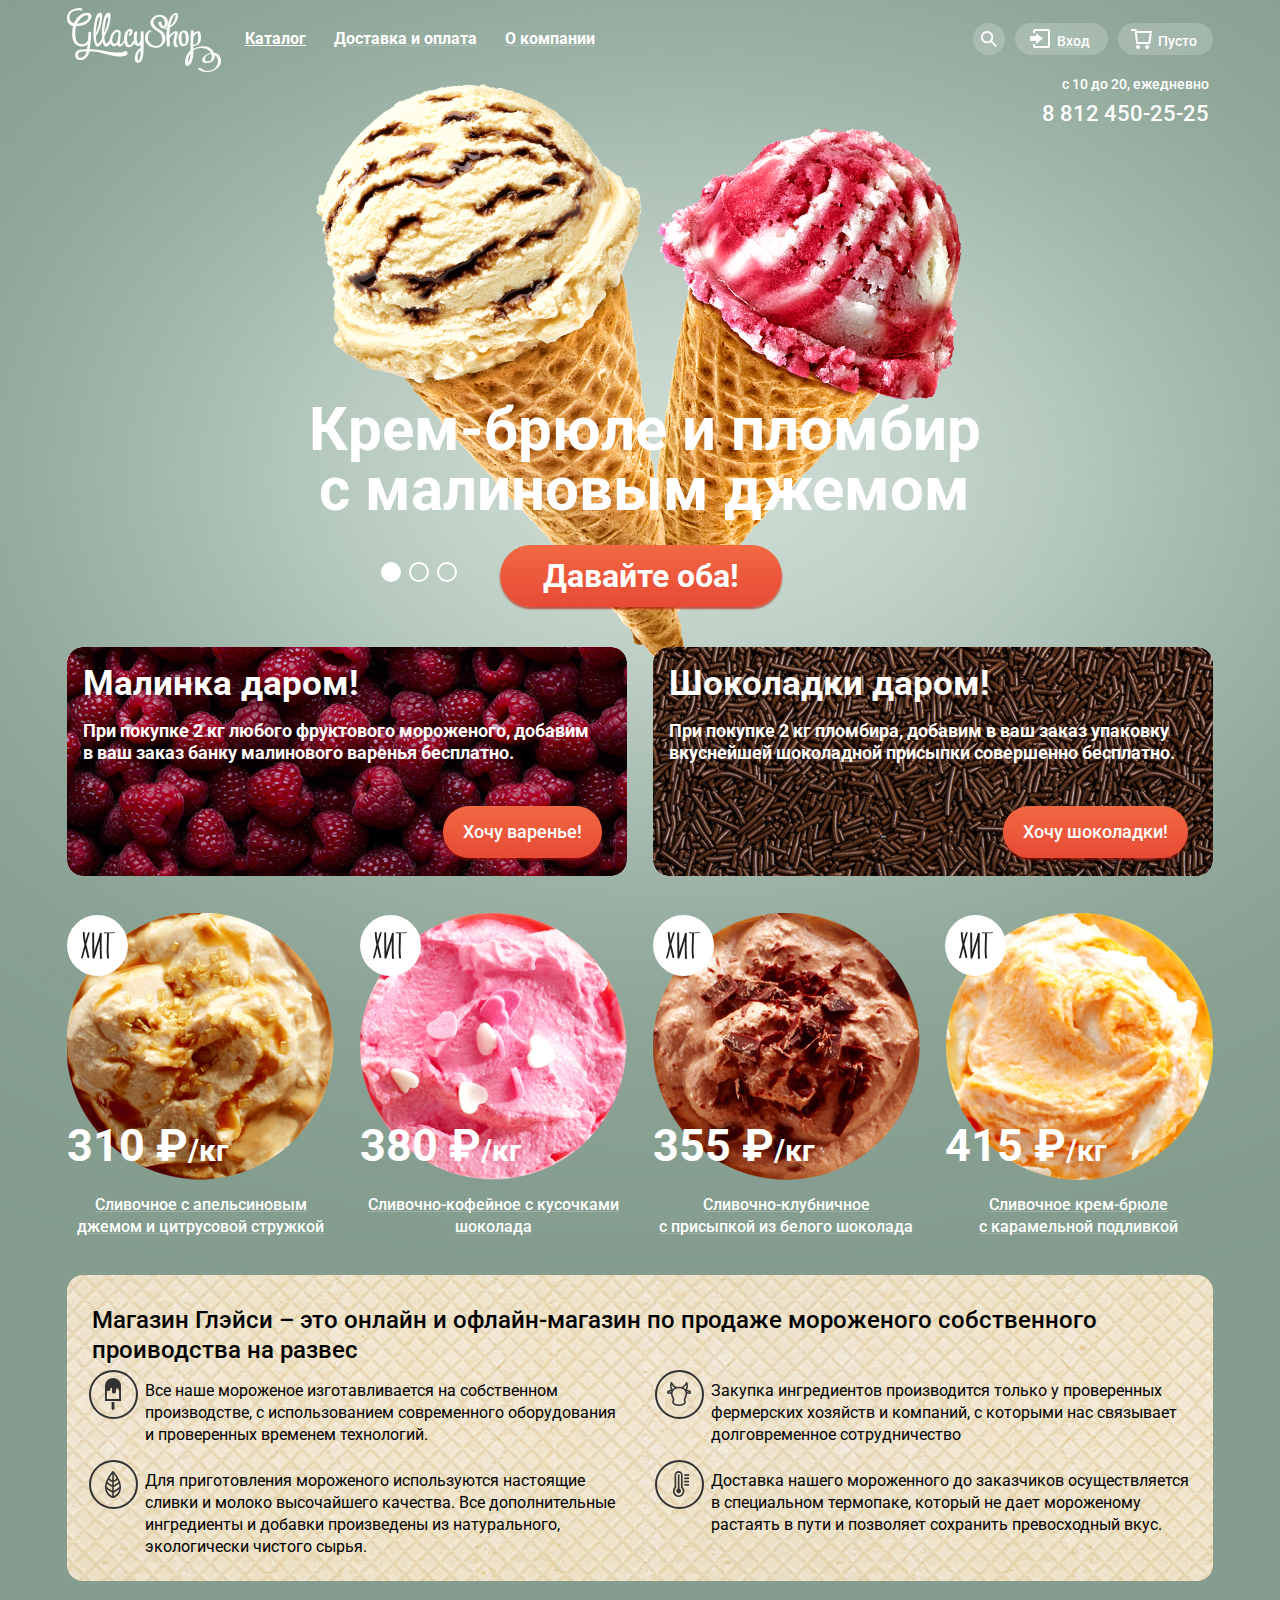
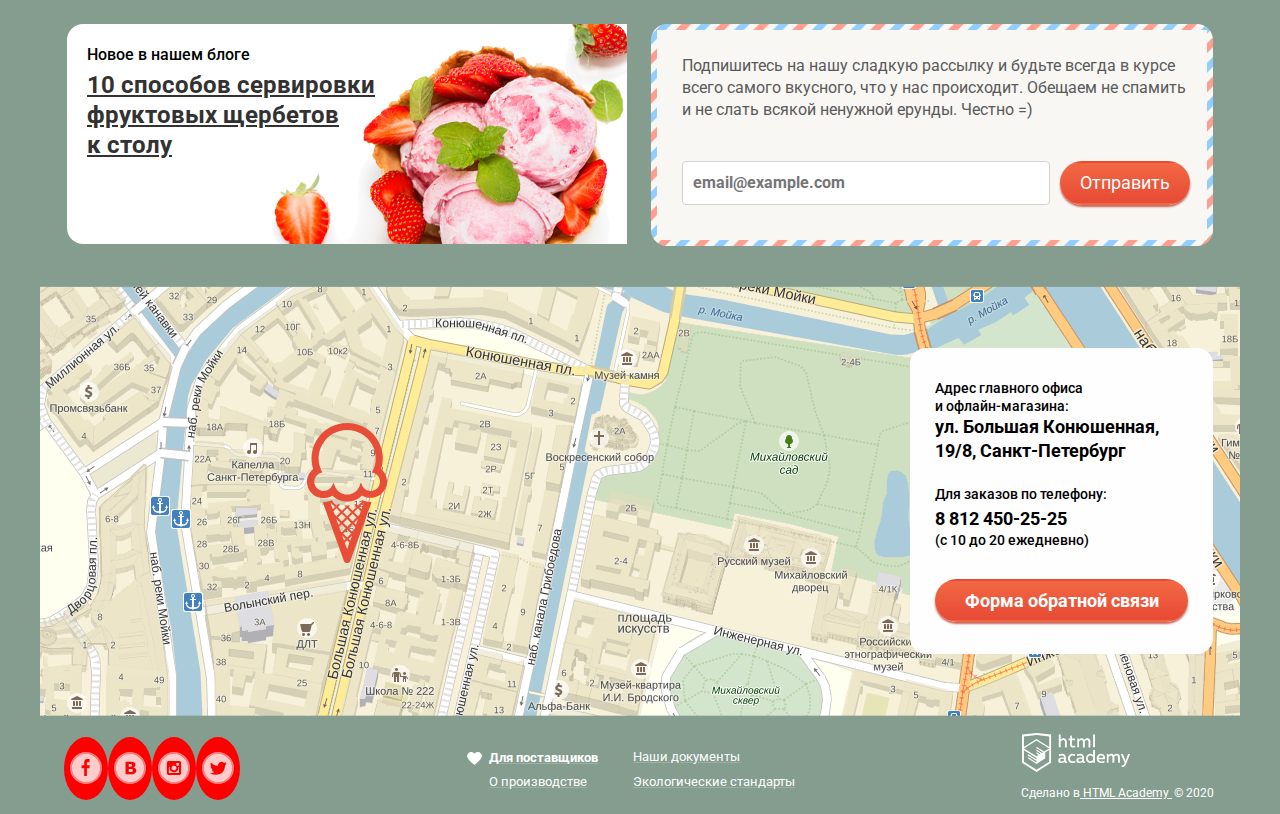
==== commit bffbc246: "Исправил ошибку с всплывающими окнами" ====
--- a/index.html
+++ b/index.html
@@ -16,7 +16,7 @@
       <img class="header__logo" src="./img/logo.svg" height="64" width="154" alt="Logo">
       <nav class="header__main-navigation">
         <ul class="list__unstyled main-navigation">
-          <li class="dropdown">
+          <li class="dropdown dropdown__helper dropdown__helper-catalog">
             <a href="catalog.html" class="main-navigation__menu-item-link menu-item-link__dropdown">Каталог</a>
             <div class="dropdown-content">
               <a class="dropdown__submenu-item main-navigation__submenu-item main-navigation__submenu-item_new"
@@ -40,7 +40,7 @@
     <div class="header__right-container">
       <div class="header__user-navigation_upper-right">
         <div class="header__user-navigation_search-container">
-          <a class="header__user-navigation_search" href="">
+          <a class="header__user-navigation_search dropdown__helper dropdown__helper-search" href="">
             <span class="i-search icon-bg"></span>
           </a>
           <div class="header__user-navigation_search_form">
@@ -51,7 +51,7 @@
 
         <div class="header__user-navigation_login-container">
           <a id="login-link" href=""
-            class="link-decoration header__user-navigation_container-icon header__user-navigation_icon-hover header__user-navigation_login">
+            class="link-decoration header__user-navigation_container-icon header__user-navigation_icon-hover header__user-navigation_login dropdown__helper dropdown__helper-login">
             <span class="i-login icon-left"></span><span class="header__user-navigation_container-text">Вход</span>
           </a>
           <form action="post" class="header__user-navigation_login-form">
--- a/css/styles.min.css
+++ b/css/styles.min.css
@@ -1 +1,6 @@
-:root{--padua:#849d8f;--blue-bayoux:#9d8b84;--bali-hai:#8996a6;--ford-dark-charcoal:#323232;--floral-white:#f8f7f4;--white:#fff;--input-border-color:#d3d3d2;--black:black;--background-gray:rgba(255,255,255,0.2);--mandys-pink:#ffbc9e;--button-box-shadow-color:rgba(172,16,0,0.64);--button-background-gradient-main:#f26843;--button-background-gradient-second:#e74a35;--cinnabar:#e84d37;--main-menu-active:#d07058;--very-dark-gray:#5a5a5a;--slider-hover:rgba(255,255,255,0.4);--menu-item-border:rgba(50,50,50,0.2);--menu-item-hover:#fbded7;--menu-item-current:#f6b5a5;--input-active:rgba(46,136,228,0.52);--snow:#f9f9f9;--slider-background-gradient:rgba(215,242,227,1);--slider-background:rgba(255,255,255,0.75);--form-box-shadow:rgba(0,0,0,0.4);--shopping-basket-border:#cacac7;--catalog-item-hover-bg:rgba(0,0,0,0.2);--slider-track:rgba(248,247,244,0.5)}body{width:1200px;margin:auto;font-family:"Roboto",Arial,sans-serif;font-size:16px;line-height:18px;font-weight:500}.content{display:grid;grid-template-columns:100%;grid-template-rows:229px 324px 306px 220px;gap:40px 1px;padding:10px 27px 0 27px;z-index:99999}.main-background-padua{background-color:var(--padua)}.main-background-blue-bayoux{background-color:var(--blue-bayoux)}.main-background-bali-hai{background-color:var(--bali-hai)}.custom-input{background:var(--white);border:1px solid var(--input-border-color);box-sizing:border-box;border-radius:4px;font-weight:bold;font-size:16px;line-height:20px;color:var(--ford-dark-charcoal)}fieldset{border:0}.custom-button{padding:0;margin:0;background:linear-gradient(180deg,var(--button-background-gradient-main) 0,var(--button-background-gradient-second) 100%);box-shadow:0 2px 2px var(--button-box-shadow-color);border-radius:70px;border-color:transparent;display:inline-block;color:var(--white)}.custom-button:hover{background:linear-gradient(0,var(--background-gray),var(--background-gray)),linear-gradient(180deg,var(--button-background-gradient-main) 0,var(--button-background-gradient-second) 100%)}.link-decoration{text-decoration:underline;text-decoration-color:var(--background-gray);font-weight:500;font-size:14px;line-height:16px;color:var(--white)}.link-decoration_inactive{font-weight:500;font-size:14px;line-height:16px;color:var(--white)}.link__hovered-color:hover{color:var(--mandys-pink)}.link__blog-hover:hover{color:var(--cinnabar)}.visually-hidden{position:absolute;width:1px;height:1px;border:0;clip:rect(0 0 0 0);overflow:hidden}.main-navigation__container{display:grid;grid-template-columns:3fr 1fr;grid-template-rows:1fr 45px;gap:1px 1px;grid-template-areas:". ." ". .";margin:9px 27px 0 27px}.header__info_number-text{font-size:22px;line-height:24px;color:var(--white);text-decoration:none;margin-bottom:2px}.header__info_work{align-items:flex-end;padding-right:4px;padding-top:10px}.header__info_work-time{font-size:14px;line-height:16px;color:var(--white);margin:0 0 10px 0}.header__user-navigation_upper-right{display:flex;align-items:center;margin-bottom:5px}.header__user-navigation_upper-right div:not(:last-child){margin-right:10px}.header__user-navigation_container-icon{display:flex;align-content:space-between;height:32px;background:var(--background-gray);border-radius:20px;font-style:normal;font-weight:500;font-size:14px;line-height:16px;justify-content:center}.header__user-navigation_container-text{color:var(--white);display:flex;align-items:center;text-decoration:none;padding-top:5px}.catalog__navigation{display:flex;align-items:flex-end;margin-top:20px;font-style:normal;font-weight:normal;font-size:14px;line-height:16px;display:flex;align-items:center;color:#fff}.catalog__navigation .catalog__navigation_item:not(:first-child){margin-left:8px}.header__info{display:flex;flex-direction:column;justify-content:center;align-items:flex-end}.header__right-container{display:flex;flex-direction:column;justify-content:center;align-items:flex-end}.header__left-container{display:flex;align-items:center}.list__unstyled{list-style-type:none}.list__horizonatal-item{display:inline}.unsorted-list{margin:0;padding:0}.header__user-navigation{font-size:16px;line-height:18px}.header__main-navigation{margin-bottom:5px}.main-navigation .list__horizonatal-item{margin-left:5px}.main-navigation{padding:0;display:grid;grid-template-columns:.5fr 1fr 1fr;grid-template-rows:1fr;margin:0 0 0 10px}.header__logo{position:relative;top:-1px}.main-navigation__menu-item-link{color:var(--white);font-style:normal;font-weight:bold;font-size:16px;line-height:18px;padding:10px 14px}.main-navigation__menu-item{font-weight:normal;font-size:14px;line-height:16px;color:var(--black)}.main-navigation__submenu-item{font-style:normal;font-weight:normal;font-size:14px;line-height:16px;white-space:nowrap}.main-navigation__submenu-item:hover{background-color:var(--menu-item-hover)}.main-navigation__submenu-item_new{font-weight:bold;font-size:14px;line-height:18px;color:var(--black);border:1px solid var(--menu-item-border)}.menu-item-link__dropdown{color:white;border:0;cursor:pointer}.dropdown{position:relative;display:inline-block}.dropdown-content{display:none;position:absolute;background-color:var(--snow);min-width:143px;z-index:1;left:-8px;top:30px}.dropdown-content .dropdown__submenu-item{color:black;padding:8px 21px;text-decoration:none;display:block}.dropdown-content .dropdown__submenu-item:hover{background-color:var(--menu-item-hover)}.dropdown:hover .dropdown-content{display:block}.dropdown:hover .menu-item-link__dropdown{text-decoration:none;color:var(--black);border-radius:26px;background-color:var(--white)}.header__user-navigation_search_form{display:none;justify-content:center;align-items:center;position:absolute;background-color:var(--snow);min-width:160px;z-index:1}.header__user-navigation_search{position:relative}.header__user-navigation_search-container:hover .header__user-navigation_search_form{display:grid}.header__user-navigation_search>.i-search:hover{background-image:url(../img/icons/i-search-black.svg);background-color:var(--white)}.search-form_input{width:311px;height:44px;left:135px;top:79px;font-weight:normal;font-size:14px;line-height:16px;padding-left:15px;background:var(--white);border:1px solid var(--input-border-color);box-sizing:border-box;border-radius:4px}.header__user-navigation_search_form{width:341px;height:84px;right:580px;top:60px;background:var(--floral-white);box-shadow:0 20px 20px var(--form-box-shadow);border-radius:4px}.header__user-navigation_login-form{display:none;grid-template-columns:1fr;grid-template-rows:1fr 1fr 1fr;gap:20px 1px;align-items:center;position:absolute;top:35px;right:5px;padding:18px 20px 22px 15px;background:var(--floral-white);box-shadow:0 20px 20px var(--form-box-shadow);border-radius:4px;z-index:99999}.login-form__links-container{display:flex;flex-direction:column;margin-left:20px}.login-form__links-container>.login-form__links:not(:first-child){margin-top:5px}.login-form__down-container{display:flex;justify-content:center;align-items:center;position:relative}.login-form_btn-submit{width:103px;height:44px;font-weight:bold;font-size:18px;line-height:16px}.login-form__links{font-weight:normal;font-size:13px;line-height:15px;text-decoration:underline;display:flex;align-items:center;white-space:nowrap;color:var(--ford-dark-charcoal)}.header__user-navigation_shopping-basket_not-empty{padding:0 16px;background-color:var(--white)}.header__user-navigation_shopping-basket_empty{padding:0 16px}.header__user-navigation_shopping-basket_not-empty>.header__user-navigation_container-text{color:var(--ford-dark-charcoal);font-weight:bold;font-size:14px;line-height:16px}.header__user-navigation_shopping-basket{position:relative}.header__user-navigation_shopping-basket:hover>.shopping-basket__form{display:flex}.shopping-basket__form{display:none;flex-direction:column;justify-content:center;align-items:center;position:absolute;background-color:var(--snow);z-index:1;top:40px;right:0;padding:18px 14px 0 20px}.shopping-basket__items-container{display:flex;flex-direction:row;align-items:center;font-size:13px;line-height:16px;padding-bottom:15px}.shopping-basket__items-container_image{display:flex;justify-content:center;margin-left:9px}.shopping-basket__grid-container>.shopping-basket__items-container:not(:first-child){margin-top:20px}.shopping-basket__list-style{list-style-type:none;padding:0;align-items:flex-start;margin:0 8px 2px 0}.shopping-basket__list-container{padding:0 0 2px 0;border-bottom:solid 1px}.shopping-basket__item{align-self:center}.shopping-basket__item_image{margin-left:9px}.shopping-basket__item_name{font-style:normal;font-weight:normal;font-size:13px;line-height:16px;display:flex;align-items:center;margin-left:13px;width:216px}.shopping-basket__item_price{margin-left:31px;white-space:nowrap}.shopping-basket__item_price-total{margin-left:26px;white-space:nowrap}.shopping-basket__row-container{display:flex;flex-direction:row}.shopping-basket__table-container{padding-bottom:20px;padding-top:5px}.shopping-basket__footer{display:flex;justify-content:flex-end;flex-direction:column;padding-top:15px;padding-bottom:20px;align-self:flex-end}.shopping-basket__footer_total{align-self:flex-end;font-weight:bold;font-size:15px;line-height:16px}.shopping-basket__btn-remove{align-items:center;background-color:transparent;width:11px;height:11px;margin:0;padding:0;border:0;text-indent:-1000em}.shopping-basket__btn-chekout{width:172px;height:44px;margin-top:15px;font-weight:bold;font-size:18px;line-height:16px}.shopping-basket__item-price{color:#cacac7}.shopping-basket__form-container{padding:12px 0}.custom-input:focus{outline:2px solid var(--input-active)}.header__user-navigation_login-container{position:relative}.header__user-navigation_login-container:hover>.header__user-navigation_login-form{display:grid}.header__user-navigation_login-form_input{font-style:normal;font-weight:normal;font-size:14px;line-height:16px;height:44px;padding-left:15px;width:241px}.search-form_input{width:311px;height:44px;left:635px;top:79px;font-weight:normal;font-size:14px;line-height:16px;padding-left:15px;background:var(--white);border:1px solid var(--input-border-color);box-sizing:border-box;border-radius:4px}.menu-navigation__submenu-item_current{background-color:var(--menu-item-current)}.main-navigation__menu-item-link_current-page{text-decoration:none;border-radius:26px;color:var(--white);background-color:var(--main-menu-active);padding:7px 14px}.main-navigation__menu-item-link:hover{text-decoration:none;color:var(--black);border-radius:26px;background-color:var(--white)}.promo__container{display:flex;flex-direction:column;width:560px;height:229px;border-radius:16px;color:var(--white)}.promo__discription{margin:16px 0 0 0;font-family:Roboto;font-style:normal;font-weight:bold;font-size:18px;line-height:22px}.promo__heading{margin:0;font-weight:bold;font-size:35px;line-height:41px}.promo__block{display:grid;grid-template-columns:1fr 1fr;padding-top:5px;grid-column-gap:26px;z-index:1}.promo__block_content{padding-left:16px;padding-right:25px;padding-top:16px;display:flex;flex-direction:column}.promo__container_raspberry{background-image:url(../img/crimson-bg.jpg);background-repeat:no-repeat}.promo__container_chocolate{background-image:url(../img/chocolate-bg.jpg);background-repeat:no-repeat}.promo__button{align-self:flex-end;text-decoration:none;font-size:18px;line-height:24px;margin-top:42px;padding:14px 20px}.promo__button-text{padding:0 27px}.about-info__container{background-image:url(../img/wafer-pattern.png);border-radius:16px;height:306px}.about-info__content-container{padding:25px 20px}.about-info__header-text{font-style:normal;font-weight:500;font-size:24px;line-height:30px;margin:5px 0 0 5px}.about-info__list-item{display:flex;font-style:normal;font-weight:normal;font-size:16px;line-height:22px;word-wrap:normal}.about-info__list-container{display:grid;grid-template-columns:1fr 1fr;grid-column-gap:25px;grid-row-gap:10px;margin-top:15px}.news-blog__text{font-style:normal;font-weight:500;font-size:16px;line-height:22px;margin:20px 0 0 0}.news-blog__link{color:var(--ford-dark-charcoal);text-decoration-color:var(--ford-dark-charcoal);font-style:normal;font-weight:bold;font-size:24px;line-height:30px;display:flex;align-items:center;margin-top:4px}.news-blog__container{background-image:url(../img/strawberry-bg.jpg);background-repeat:no-repeat;width:100%;height:220px;left:27px;top:1626px;border-radius:16px;padding-left:20px}.mailing-subscribe__text{font-weight:normal;font-size:16px;line-height:22px;color:var(--very-dark-gray);margin:0 0 0 5px}.mailing-subscribe__container{border:6px solid transparent;border-image:url(../img/post-bg.png) 6 round;background-color:var(--floral-white);background-size:90% 90%;height:210px;width:550px;background-clip:content-box}.mailing-subscribe__input-container{display:flex;margin-top:40px;padding-left:5px}.mailing-subscribe__input{min-width:368px;padding-left:10px}.mailing-subscribe__container-content{padding:25px 16px 35px 20px}.mailing-subscribe__button{font-size:18px;line-height:24px;width:130px;height:44px;margin-left:10px}.text-content{font-family:Roboto;font-style:normal;font-weight:normal;font-size:16px;line-height:22px}.icon-bg{display:block;background-repeat:no-repeat;height:32px;width:32px;background-color:var(--background-gray);border-radius:50%;background-position:center}.social-icon{background-position:center;background-size:32px 32px;background-repeat:no-repeat;border-radius:50%;padding:22px}.icon-circle{background-repeat:no-repeat}.icon-upper-left:before{content:"";position:relative;width:24px;height:24px;float:left;right:-2px;bottom:10px;padding:24px 10px 32px 24px}.icon-circle_about{background-position:center;background-size:32px 32px;background-repeat:no-repeat;border-radius:50%}.icon-left{position:relative;background-repeat:no-repeat;background-position:center;height:24px;width:24px;left:-5px;top:4px}.i-cow:before{background:url(../img/icons/i-cow.svg) no-repeat}.i-leaf:before{background:url(../img/icons/i-leaf.svg) no-repeat}.i-temp:before{background:url(../img/icons/i-temp.svg) no-repeat}.i-icecream:before{background:url(../img/icons/i-icecream.svg) no-repeat}.i-search{background-image:url(../img/icons/i-search.svg)}.i-shop{background-image:url(../img/icons/i-shop.svg)}.i-shop-red{background-image:url(../img/icons/i-shop-red.svg)}.i-login{background-image:url(../img/icons/i-login.svg)}.i-facebook{background-image:url(../img/icons/i-facebook.svg)}.i-instagram{background-image:url(../img/icons/i-instagram.svg)}.i-vk{background-image:url(../img/icons/i-vk.svg)}.i-twitter{background-image:url(../img/icons/i-twitter.svg)}.i-heart{background-image:url(../img/icons/i-heart.svg)}.i-hit{background-image:url(../img/icons/i-hit.svg)}.i-cross{background-image:url(../img/icons/X.png)}.i-pin{background-image:url(../img/icons/pin.svg)}.i-arrow-left{background-image:url(../img/icons/icon-left-small.svg)}.i-arrow-right{background-image:url(../img/icons/icon-right-small.svg);left:16px}.pagination-arrow{background-repeat:no-repeat;margin:0;width:7px;height:12px;position:relative;align-self:flex-end}.map__image{background-image:url(../img/map.png);width:1200px;height:430px;margin-top:45px}.map__feedback-form{display:flex;flex-direction:column;float:right;margin-top:62px;margin-bottom:62px;margin-right:27px;width:303px;height:306px;background:#fefefe;border-radius:16px}.map__pinner{position:relative;border-radius:50%;background-repeat:no-repeat;padding:80px;width:80px;height:140px;top:198px;left:227px;background-position:center}.feedback__form-modal{display:flex;align-items:center;justify-content:center;position:fixed;z-index:1;padding-top:100px;left:0;top:0;width:100%;height:100%;overflow:auto;background-color:rgba(0,0,0,0.4)}.feedback__form-content .custom-input:nth-child(n+1){margin-bottom:20px}.feedback__form-content{display:flex;flex-direction:column;width:430px;height:441px;padding:0 20px;background:#f8f7f4;border-radius:6px}.feedback__form_input-template{padding-left:14px;padding-top:10px;padding-bottom:15px;font-weight:normal;font-size:16px;line-height:20px}.feedback__form_input{width:267px;height:44px}.feedback__form_textarea{width:428px;height:154px}.feedback__form-title{font-style:normal;font-weight:500;font-size:24px;line-height:28px}.feedback__form-content_header{display:grid;grid-template-columns:1fr .1fr;grid-template-rows:1fr}.feedback__form-btn_submit{width:140px;height:44px;font-weight:bold;font-size:18px;line-height:24px}.feedback__form-btn_container{display:flex;margin:25px 0;align-content:center;justify-content:flex-end}.feedback__close-btn{position:relative;align-self:center;align-items:center;background-repeat:no-repeat;background-color:transparent;width:25px;height:21px;margin:0;padding:0;border:0;text-indent:-1000em;left:33px;bottom:5px}.map__feedback-form_container{margin:31px 25px}.map__contacts{display:flex;flex-direction:column;margin-top:22px}.map__feedback-form-button{width:253px;height:43px;border-radius:70px;margin-top:30px;font-style:normal;font-weight:bold;font-size:18px;line-height:24px}.map__text-small{font-size:14px}.map__text-medium{margin:0;font-style:normal;font-weight:bold;font-size:18px;line-height:24px}.map__text-phone{margin-top:4px;text-decoration:none;color:var(--black)}.icon{background-repeat:no-repeat;background-size:32px 32px;background-position:center;display:block}.header__user-navigation_icon-hover:hover{background-color:var(--white);color:var(--black)}.header__user-navigation_icon-hover:hover>.header__user-navigation_container-text{color:var(--very-dark-gray)}.pannier__with-items{background-color:var(--white)}.pannier__with-items>.header__user-navigation_container-text{color:var(--black)}.header__user-navigation_icon-hover:hover .i-login{background-image:url(../img/icons/i-login-black.svg);background-color:var(--white)}.header__user-navigation_login:hover{background-color:var(--white)}.header__user-navigation_login{padding:0 18px}.caption__catalog-item{color:var(--white);margin:0 0 0 25px;font-style:normal;font-weight:bold;font-size:35px;line-height:41px}.decoration-disabled{text-decoration:none}.raquo{color:var(--white)}.slider__container{height:513px;position:relative;top:10px}.slider__toggle{display:grid;grid-template-columns:1fr 1fr 1fr;grid-template-rows:1fr;gap:1px 8px;position:absolute;top:562px;left:381px}.slider__background-effect{content:"";right:0;display:block;background:radial-gradient(circle,var(--white) 0,var(--slider-background-gradient) 100%);background-color:var(--slider-background);filter:blur(250px);border-radius:50%;left:50px;top:-500px;width:100%;height:100%}.slider__background-effect{overflow:auto;position:relative;z-index:-2}.slider__image-container{display:flex;height:584px}.slider__interation-content{display:flex;flex-direction:column;align-items:center;position:relative;top:-880px;left:7px}.slider__content-text{width:745px;color:var(--white);margin:50px 5px 0 0;font-style:normal;font-weight:bold;font-size:60px;line-height:60px;text-align:center}.slider__content-button{font-weight:bold;font-size:32px;line-height:44px;width:278px;margin-top:25px;margin-right:13px;padding:9px 2px;text-align:center}.slider__image{position:relative;left:275px;bottom:45px;z-index:-1}.slider__radio{cursor:pointer;height:20px;width:20px;border:2px solid var(--white);box-sizing:border-box;border-radius:50%;display:inline-block;transition:background-color}.slider__radio:hover{background-color:var(--slider-hover)}.slider__radio-active{background-color:var(--white)}.catalog-container{display:grid;grid-template-columns:1fr;padding:40px 27px 0 27px}.catalog__image-price-container{position:relative;text-align:center;color:white;z-index:-1}.catalog-container__item-price{font-size:45px;line-height:45px;color:var(--white);position:absolute;top:165px;font-weight:bold}.catalog-container__item-unit{bottom:0}.catalog-container__item-unit{font-size:30px;line-height:35px;color:var(--white)}.catalog-container__item{display:flex;flex-direction:column;position:relative}.catalog-container__item-name{position:relative;margin-top:8px;width:267px;height:44px;font-style:normal;font-weight:500;font-size:16px;line-height:22px;text-align:center}.catalog-container__item{font-size:16px;line-height:22px;color:var(--white)}.item-price-container{display:inline}.catalog-container__icon-hit{display:flex;position:absolute;bottom:210px;width:61px;height:61px;background-size:34px 27px;background-color:var(--white);border-radius:50%;background-repeat:no-repeat;background-position:center}.catalog-container__item:hover>.catalog-container__btn-show{display:block}.catalog-container__btn-show{position:absolute;display:none;top:330px;align-self:center;font-style:normal;font-weight:bold;font-size:18px;line-height:24px;padding:10px 15px}.catalog-container__item:hover:before{content:" ";position:absolute;width:290px;height:400px;bottom:-70px;left:-10px;background-color:rgba(255,255,255,0.2);border-radius:4px;z-index:-1}.catalog-hot__container{text-align:center}.catalog-hot__item-list{display:grid;grid-template-columns:repeat(4,1fr);grid-template-rows:1fr;gap:1px 25px;grid-template-areas:". . . .";margin-top:2px}.catalog__image-price-container>img{width:267px;height:267px}.catalog__list{display:grid;grid-template-columns:repeat(4,1fr);text-align:center;gap:32px 26px}.news-about-container{display:grid;grid-template-columns:1fr;grid-template-rows:1fr 1fr;gap:1px 1px;width:1146px;height:306px}.news-subscribe-blog__container{display:grid;grid-template-columns:1fr 1fr;grid-template-rows:1fr;gap:0 26px;padding-top:3px}.filter__upper-container .filter__item-container:not(:first-child){margin-left:20px}.filter__sort-container .list__horizonatal-item:not(:first-child){margin-left:16px}.filter__list .list__horizonatal-item:not(:first-child){margin-left:0}.filter__list li:not(:first-child){padding-left:19px}.filter__button-submit{padding:0 25px 0 28px;background:var(--background-gray);border:2px solid var(--white);color:var(--white);box-sizing:border-box;border-radius:20px;box-shadow:none;height:36px;text-align:center;text-decoration:none;margin-left:12px;margin-top:30px}.filter__grid-container{display:grid;grid-template-rows:1fr 1fr;margin-top:15px}.filter__item-container{margin-left:20px;padding:0 0 0 10px}.filter__text-inside{color:var(--white);font-size:16px;line-height:18px}.filter__option_text-inside{background-color:var(--background-gray)}.filter__input-with-label-container{display:flex;flex-direction:column}.filter__text-label{color:var(--white);font-size:14px;line-height:16px;padding-left:16px}.filter__text-label_price{padding:5px 0 0 0}.filter__text-label_richness{padding-top:8px}.filter__button-submit:hover{background:var(--white);border-radius:20px;color:var(--ford-dark-charcoal)}.filter__button-submit:active{border-radius:20px;border-color:var(--ford-dark-charcoal);color:var(--ford-dark-charcoal);outline:0;background:linear-gradient(180deg,var(--ford-dark-charcoal) 0,var(--white) 10%)}.filter__price-range{padding:0}.filter__input-sort{-moz-appearance:none;-webkit-appearance:none;outline:0;border-radius:20px;width:196px;height:36px;line-height:18px;padding-left:16px;margin-top:5px;color:var(--white);background-image:url(../img/icons/arrow-white.svg);background-size:.6em;background-position:92% center;background-repeat:no-repeat;background-color:var(--background-gray);border:0}.filter__input-sort:hover{background-image:url(../img/icons/arrow-black.svg);color:var(--ford-dark-charcoal)}.filter__bordered-background{background:var(--background-gray);border-radius:20px}.filter__bordered-background{display:inline-flex;align-items:center;height:36px;padding:0 20px 0 15px}.filter__sort-container{padding:2px 20px 0 15px;margin:10px 0 0 0}.filter__radio-checkbox{position:absolute;z-index:-1;opacity:0;margin:10px 0 0 20px}.filter__radio-checkbox+label{position:relative;padding:0 0 0 35px;cursor:pointer}.filter__radio-checkbox+label:after{content:"";position:relative;width:24px;height:22px}.filter__list{margin:0;position:relative;top:9px;left:-2px}input[type="radio"]+label:before{content:"";position:absolute;top:-3px;left:2px;width:24px;height:22px;background-image:url(../img/icons/radio-off.svg);background-repeat:no-repeat}input[type="radio"]:checked+label:before{background-image:url(../img/icons/radio-on.svg);background-repeat:no-repeat}input[type="checkbox"]+label:before{content:"";position:absolute;top:-3px;left:2px;width:24px;height:22px;background-image:url(../img/icons/checkbox-off.svg);background-repeat:no-repeat}input[type="checkbox"]:checked+label:before{background-image:url(../img/icons/checkbox-on.svg);background-repeat:no-repeat}.filter__line-container{display:inline-flex;align-items:center}.footer__container{padding:0 24px;height:16px;display:grid;grid-template-columns:1fr 1fr 1fr;grid-template-rows:1fr;gap:1px 1px;grid-template-areas:". . ."}.footer__top-bordered{border-top:1px solid var(--background-gray)}.footer_link{font-style:normal;font-weight:normal;font-size:13px;line-height:18px;position:relative}.footer_link-bold{font-weight:bold}.footer_text-dev{color:var(--white);font-style:normal;font-weight:normal;font-size:12px;line-height:18px;margin-right:2px;margin-top:20px}.footer_link-dev{color:var(--white);font-style:normal;font-weight:normal;font-size:12px;line-height:18px;margin:0 2px 0 0}.footer__social-links-container{padding:0;display:grid;grid-template-columns:repeat(4,1fr);grid-template-rows:1fr;margin-top:23px}.footer__about-links-container{margin-top:32px;padding-left:41px;display:grid;grid-template-columns:130px 1fr;grid-template-rows:25px 1fr;grid-column-gap:14px}.footer_link-content{display:flex;flex-direction:column}.footer__dev-container{display:flex;align-items:flex-end;flex-direction:column}.footer__dev-img{position:relative;margin-top:5px;top:12px;left:1px}.footer__container-centered{display:flex;align-items:center;justify-content:center}.footer__container-left{display:flex;align-items:center;justify-content:flex-start}.icon-write::before{content:"";position:absolute;height:24px;width:24px;left:-22px;top:2px;background:url(../img/icons/i-heart.svg);background-repeat:no-repeat}.pagination{display:flex}.pagination__list-container{display:flex;align-items:center;flex-direction:row;align-self:flex-end;margin-left:27px;margin-bottom:30px}.pagination__container{display:flex;justify-content:flex-end;margin-top:78px}.pagination .pagination__link{color:var(--white);float:left;padding:4px 10px;text-decoration:none;font-size:16px;line-height:18px}.pagination .pagination__arrow_inactive{color:var(--background-gray);pointer-events:none}.pagination .pagination__link.pagination__link-active{background-color:var(--white);border-radius:50%;color:var(--black)}.pagination .pagination__link:hover:not(.pagination__link-active){background-color:var(--background-gray);border-radius:50%}.filter__doubled_slider-container{background:rgba(255,255,255,0.2);border-radius:20px}.filter__price-range{width:130px;padding-left:0;padding-right:0;vertical-align:middle;background:0;border:0;-webkit-appearance:none}.filter__price-range_second{width:148px;margin-left:-100px}.filter__price-range:focus{outline:0}.filter__price-range::-webkit-slider-runnable-track{width:100%;height:4px;background:var(--slider-track)}.filter__price-range::-webkit-slider-thumb{width:20px;height:20px;margin-top:-8px;margin-left:-1px;background:var(--white);border-radius:50%;cursor:pointer;-webkit-appearance:none}.filter__price-range::-webkit-slider-thumb:hover{width:22px;height:22px;margin-top:-8px;margin-left:-1px}+:root{--padua:#849d8f;--blue-bayoux:#9d8b84;--bali-hai:#8996a6;--ford-dark-charcoal:#323232;--floral-white:#f8f7f4;--white:#fff;--input-border-color:#d3d3d2;--black:#000;--background-gray:rgba(255,255,255,0.2);--mandys-pink:#ffbc9e;--button-box-shadow-color:rgba(172,16,0,0.64);--button-background-gradient-main:#f26843;--button-background-gradient-second:#e74a35;--cinnabar:#e84d37;--main-menu-active:#d07058;--very-dark-gray:#5a5a5a;--slider-hover:rgba(255,255,255,0.4);--menu-item-border:rgba(50,50,50,0.2);--menu-item-hover:#fbded7;--menu-item-current:#f6b5a5;--input-active:rgba(46,136,228,0.52);--snow:#f9f9f9;--slider-background-gradient:rgba(215,242,227,1);--slider-background:rgba(255,255,255,0.75);--form-box-shadow:rgba(0,0,0,0.4);--shopping-basket-border:#cacac7;--catalog-item-hover-bg:rgba(0,0,0,0.2);--slider-track:rgba(248,247,244,0.5)}body{width:1200px;margin:auto;font-family:"Roboto",Arial,sans-serif;font-size:16px;line-height:18px;font-weight:500}.content{display:grid;grid-template-columns:100%;grid-template-rows:229px 324px 306px 220px;gap:40px 1px;padding:10px 27px 0;z-index:99999}.main-background-padua{background-color:var(--padua)}.main-background-blue-bayoux{background-color:var(--blue-bayoux)}.main-background-bali-hai{background-color:var(--bali-hai)}.custom-input{background:var(--white);border:1px solid var(--input-border-color);box-sizing:border-box;border-radius:4px;font-weight:700;font-size:16px;line-height:20px;color:var(--ford-dark-charcoal)}fieldset{border:0}.custom-button{padding:0;margin:0;background:linear-gradient(180deg,var(--button-background-gradient-main) 0%,var(--button-background-gradient-second) 100%);box-shadow:0 2px 2px var(--button-box-shadow-color);border-radius:70px;border-color:transparent;display:inline-block;color:var(--white)}.custom-button:hover{background:linear-gradient(0deg,var(--background-gray),var(--background-gray)),linear-gradient(180deg,var(--button-background-gradient-main) 0%,var(--button-background-gradient-second) 100%)}.link-decoration{text-decoration:underline;text-decoration-color:var(--background-gray);font-weight:500;font-size:14px;line-height:16px;color:var(--white)}.link-decoration_inactive{font-weight:500;font-size:14px;line-height:16px;color:var(--white)}.link__hovered-color:hover{color:var(--mandys-pink)}.link__blog-hover:hover{color:var(--cinnabar)}.visually-hidden{position:absolute;width:1px;height:1px;border:0;clip:rect(0 0 0 0);overflow:hidden}.main-navigation__container{display:grid;grid-template-columns:3fr 1fr;grid-template-rows:1fr 45px;gap:1px 1px;grid-template-areas:". ." ". .";margin:9px 27px 0}.header__info_number-text{font-size:22px;line-height:24px;color:var(--white);text-decoration:none;margin-bottom:2px}.header__info_work{align-items:flex-end;padding-right:4px;padding-top:10px}.header__info_work-time{font-size:14px;line-height:16px;color:var(--white);margin:0 0 10px}.header__user-navigation_upper-right{display:flex;align-items:center;margin-bottom:5px}.header__user-navigation_upper-right div:not(:last-child){margin-right:10px}.header__user-navigation_container-icon{display:flex;align-content:space-between;height:32px;background:var(--background-gray);border-radius:20px;font-style:normal;font-weight:500;font-size:14px;line-height:16px;justify-content:center}.header__user-navigation_container-text{color:var(--white);display:flex;align-items:center;text-decoration:none;padding-top:5px}.catalog__navigation{display:flex;align-items:flex-end;margin-top:20px;font-style:normal;font-weight:400;font-size:14px;line-height:16px;display:flex;align-items:center;color:#fff}.catalog__navigation .catalog__navigation_item:not(:first-child){margin-left:8px}.header__info{display:flex;flex-direction:column;justify-content:center;align-items:flex-end}.header__right-container{display:flex;flex-direction:column;justify-content:center;align-items:flex-end}.header__left-container{display:flex;align-items:center}.list__unstyled{list-style-type:none}.list__horizonatal-item{display:inline}.unsorted-list{margin:0;padding:0}.header__user-navigation{font-size:16px;line-height:18px}.header__main-navigation{margin-bottom:5px}.main-navigation .list__horizonatal-item{margin-left:5px}.main-navigation{padding:0;display:grid;grid-template-columns:0.5fr 1fr 1fr;grid-template-rows:1fr;margin:0 0 0 10px}.header__logo{position:relative;top:-1px}.main-navigation__menu-item-link{color:var(--white);font-style:normal;font-weight:700;font-size:16px;line-height:18px;padding:10px 14px}.main-navigation__menu-item{font-weight:400;font-size:14px;line-height:16px;color:var(--black)}.main-navigation__submenu-item{font-style:normal;font-weight:400;font-size:14px;line-height:16px;white-space:nowrap}.main-navigation__submenu-item:hover{background-color:var(--menu-item-hover)}.main-navigation__submenu-item_new{font-weight:700;font-size:14px;line-height:18px;color:var(--black);border:1px solid var(--menu-item-border)}.menu-item-link__dropdown{color:#fff;border:none;cursor:pointer}.dropdown{position:relative;display:inline-block}.dropdown-content{display:none;position:absolute;background-color:var(--snow);min-width:143px;z-index:1;left:-8px;top:30px}.dropdown-content .dropdown__submenu-item{color:#000;padding:8px 21px;text-decoration:none;display:block}.dropdown-content .dropdown__submenu-item:hover{background-color:var(--menu-item-hover)}.dropdown:hover .dropdown-content{display:block}.dropdown:hover .menu-item-link__dropdown{text-decoration:none;color:var(--black);border-radius:26px;background-color:var(--white)}.header__user-navigation_search_form{display:none;justify-content:center;align-items:center;position:absolute;background-color:var(--snow);min-width:160px;z-index:1}.header__user-navigation_search{position:relative}.header__user-navigation_search-container:hover
+.header__user-navigation_search_form{display:grid}.header__user-navigation_search > .i-search:hover{background-image:url(../img/icons/i-search-black.svg);background-color:var(--white)}.search-form_input{width:311px;height:44px;left:135px;top:79px;font-weight:400;font-size:14px;line-height:16px;padding-left:15px;background:var(--white);border:1px solid var(--input-border-color);box-sizing:border-box;border-radius:4px}.header__user-navigation_search_form{width:341px;height:84px;right:580px;top:60px;background:var(--floral-white);box-shadow:0 20px 20px var(--form-box-shadow);border-radius:4px}.header__user-navigation_login-form{display:none;grid-template-columns:1fr;grid-template-rows:1fr 1fr 1fr;gap:20px 1px;align-items:center;position:absolute;top:35px;right:5px;padding:18px 20px 22px 15px;background:var(--floral-white);box-shadow:0 20px 20px var(--form-box-shadow);border-radius:4px;z-index:99999}.login-form__links-container{display:flex;flex-direction:column;margin-left:20px}.login-form__links-container > .login-form__links:not(:first-child){margin-top:5px}.login-form__down-container{display:flex;justify-content:center;align-items:center;position:relative}.login-form_btn-submit{width:103px;height:44px;font-weight:700;font-size:18px;line-height:16px}.login-form__links{font-weight:400;font-size:13px;line-height:15px;text-decoration:underline;display:flex;align-items:center;white-space:nowrap;color:var(--ford-dark-charcoal)}.header__user-navigation_shopping-basket_not-empty{padding:0 16px;background-color:var(--white)}.header__user-navigation_shopping-basket_empty{padding:0 16px}.header__user-navigation_shopping-basket_not-empty
+> .header__user-navigation_container-text{color:var(--ford-dark-charcoal);font-weight:700;font-size:14px;line-height:16px}.header__user-navigation_shopping-basket{position:relative}.header__user-navigation_shopping-basket:hover > .shopping-basket__form{display:flex}.shopping-basket__form{display:none;flex-direction:column;justify-content:center;align-items:center;position:absolute;background-color:var(--snow);z-index:1;top:40px;right:0;padding:18px 14px 0 20px}.shopping-basket__items-container{display:flex;flex-direction:row;align-items:center;font-size:13px;line-height:16px;padding-bottom:15px}.shopping-basket__items-container_image{display:flex;justify-content:center;margin-left:9px}.shopping-basket__grid-container
+> .shopping-basket__items-container:not(:first-child){margin-top:20px}.shopping-basket__list-style{list-style-type:none;padding:0;align-items:flex-start;margin:0 8px 2px 0}.shopping-basket__list-container{padding:0 0 2px;border-bottom:solid 1px}.shopping-basket__item{align-self:center}.shopping-basket__item_image{margin-left:9px}.shopping-basket__item_name{font-style:normal;font-weight:400;font-size:13px;line-height:16px;display:flex;align-items:center;margin-left:13px;width:216px}.shopping-basket__item_price{margin-left:31px;white-space:nowrap}.shopping-basket__item_price-total{margin-left:26px;white-space:nowrap}.shopping-basket__row-container{display:flex;flex-direction:row}.shopping-basket__table-container{padding-bottom:20px;padding-top:5px}.shopping-basket__footer{display:flex;justify-content:flex-end;flex-direction:column;padding-top:15px;padding-bottom:20px;align-self:flex-end}.shopping-basket__footer_total{align-self:flex-end;font-weight:700;font-size:15px;line-height:16px}.shopping-basket__btn-remove{align-items:center;background-color:transparent;width:11px;height:11px;margin:0;padding:0;border:0;text-indent:-1000em}.shopping-basket__btn-chekout{width:172px;height:44px;margin-top:15px;font-weight:700;font-size:18px;line-height:16px}.shopping-basket__item-price{color:#cacac7}.shopping-basket__form-container{padding:12px 0}.custom-input:focus{outline:2px solid var(--input-active)}.header__user-navigation_login-container{position:relative}.header__user-navigation_login-container:hover
+> .header__user-navigation_login-form{display:grid}.dropdown__helper::after{bottom:0;height:10px;background:transparent;content:"";display:block;position:absolute}.dropdown__helper-login::after{bottom:-8px;width:80px}.dropdown__helper-catalog::after{width:100px;bottom:-13px}.dropdown__helper-search::after{width:30px;bottom:-38px}.header__user-navigation_login-form_input{font-style:normal;font-weight:400;font-size:14px;line-height:16px;height:44px;padding-left:15px;width:241px}.search-form_input{width:311px;height:44px;left:635px;top:79px;font-weight:400;font-size:14px;line-height:16px;padding-left:15px;background:var(--white);border:1px solid var(--input-border-color);box-sizing:border-box;border-radius:4px}.menu-navigation__submenu-item_current{background-color:var(--menu-item-current)}.main-navigation__menu-item-link_current-page{text-decoration:none;border-radius:26px;color:var(--white);background-color:var(--main-menu-active);padding:7px 14px}.main-navigation__menu-item-link:hover{text-decoration:none;color:var(--black);border-radius:26px;background-color:var(--white)}.promo__container{display:flex;flex-direction:column;width:560px;height:229px;border-radius:16px;color:var(--white)}.promo__discription{margin:16px 0 0;font-family:Roboto;font-style:normal;font-weight:700;font-size:18px;line-height:22px}.promo__heading{margin:0;font-weight:700;font-size:35px;line-height:41px}.promo__block{display:grid;grid-template-columns:1fr 1fr;padding-top:5px;grid-column-gap:26px;z-index:1}.promo__block_content{padding-left:16px;padding-right:25px;padding-top:16px;display:flex;flex-direction:column}.promo__container_raspberry{background-image:url(../img/crimson-bg.jpg);background-repeat:no-repeat}.promo__container_chocolate{background-image:url(../img/chocolate-bg.jpg);background-repeat:no-repeat}.promo__button{align-self:flex-end;text-decoration:none;font-size:18px;line-height:24px;margin-top:42px;padding:14px 20px}.promo__button-text{padding:0 27px}.about-info__container{background-image:url(../img/wafer-pattern.png);border-radius:16px;height:306px}.about-info__content-container{padding:25px 20px}.about-info__header-text{font-style:normal;font-weight:500;font-size:24px;line-height:30px;margin:5px 0 0 5px}.about-info__list-item{display:flex;font-style:normal;font-weight:400;font-size:16px;line-height:22px;word-wrap:normal}.about-info__list-container{display:grid;grid-template-columns:1fr 1fr;grid-column-gap:25px;grid-row-gap:10px;margin-top:15px}.news-blog__text{font-style:normal;font-weight:500;font-size:16px;line-height:22px;margin:20px 0 0}.news-blog__link{color:var(--ford-dark-charcoal);text-decoration-color:var(--ford-dark-charcoal);font-style:normal;font-weight:700;font-size:24px;line-height:30px;display:flex;align-items:center;margin-top:4px}.news-blog__container{background-image:url(../img/strawberry-bg.jpg);background-repeat:no-repeat;width:100%;height:220px;left:27px;top:1626px;border-radius:16px;padding-left:20px}.mailing-subscribe__text{font-weight:400;font-size:16px;line-height:22px;color:var(--very-dark-gray);margin:0 0 0 5px}.mailing-subscribe__container{border:6px solid transparent;border-image:url(../img/post-bg.png) 6 round;background-color:var(--floral-white);background-size:90% 90%;height:210px;width:550px;background-clip:content-box}.mailing-subscribe__input-container{display:flex;margin-top:40px;padding-left:5px}.mailing-subscribe__input{min-width:368px;padding-left:10px}.mailing-subscribe__container-content{padding:25px 16px 35px 20px}.mailing-subscribe__button{font-size:18px;line-height:24px;width:130px;height:44px;margin-left:10px}.text-content{font-family:Roboto;font-style:normal;font-weight:400;font-size:16px;line-height:22px}.icon-bg{display:block;background-repeat:no-repeat;height:32px;width:32px;background-color:var(--background-gray);border-radius:50%;background-position:center}.social-icon{background-position:center;background-size:32px 32px;background-repeat:no-repeat;background-color:red;border-radius:50%;padding:22px}.icon-circle{background-repeat:no-repeat}.icon-upper-left:before{content:"";position:relative;width:24px;height:24px;float:left;right:-2px;bottom:10px;padding:24px 10px 32px 24px}.icon-circle_about{background-position:center;background-size:32px 32px;background-repeat:no-repeat;border-radius:50%}.icon-left{position:relative;background-repeat:no-repeat;background-position:center;height:24px;width:24px;left:-5px;top:4px}.i-cow:before{background:url(../img/icons/i-cow.svg) no-repeat}.i-leaf:before{background:url(../img/icons/i-leaf.svg) no-repeat}.i-temp:before{background:url(../img/icons/i-temp.svg) no-repeat}.i-icecream:before{background:url(../img/icons/i-icecream.svg) no-repeat}.i-search{background-image:url(../img/icons/i-search.svg)}.i-shop{background-image:url(../img/icons/i-shop.svg)}.i-shop-red{background-image:url(../img/icons/i-shop-red.svg)}.i-login{background-image:url(../img/icons/i-login.svg)}.i-facebook{background-image:url(../img/icons/i-facebook.svg)}.i-instagram{background-image:url(../img/icons/i-instagram.svg)}.i-vk{background-image:url(../img/icons/i-vk.svg)}.i-twitter{background-image:url(../img/icons/i-twitter.svg)}.i-heart{background-image:url(../img/icons/i-heart.svg)}.i-hit{background-image:url(../img/icons/i-hit.svg)}.i-cross{background-image:url(../img/icons/X.png)}.i-pin{background-image:url(../img/icons/pin.svg)}.i-arrow-left{background-image:url(../img/icons/icon-left-small.svg)}.i-arrow-right{background-image:url(../img/icons/icon-right-small.svg);left:16px}.pagination-arrow{background-repeat:no-repeat;margin:0;width:7px;height:12px;position:relative;align-self:flex-end}.map__image{background-image:url(../img/map.png);width:1200px;height:430px;margin-top:45px}.map__feedback-form{display:flex;flex-direction:column;float:right;margin-top:62px;margin-bottom:62px;margin-right:27px;width:303px;height:306px;background:#fefefe;border-radius:16px}.map__pinner{position:relative;border-radius:50%;background-repeat:no-repeat;padding:80px;width:80px;height:140px;top:198px;left:227px;background-position:center}.feedback__form-modal{display:flex;align-items:center;justify-content:center;position:fixed;z-index:1;padding-top:100px;left:0;top:0;width:100%;height:100%;overflow:auto;background-color:rgba(0,0,0,0.4)}.feedback__form-content .custom-input:nth-child(n + 1){margin-bottom:20px}.feedback__form-content{display:flex;flex-direction:column;width:430px;height:441px;padding:0 20px;background:#f8f7f4;border-radius:6px}.feedback__form_input-template{padding-left:14px;padding-top:10px;padding-bottom:15px;font-weight:400;font-size:16px;line-height:20px}.feedback__form_input{width:267px;height:44px}.feedback__form_textarea{width:428px;height:154px}.feedback__form-title{font-style:normal;font-weight:500;font-size:24px;line-height:28px}.feedback__form-content_header{display:grid;grid-template-columns:1fr 0.1fr;grid-template-rows:1fr}.feedback__form-btn_submit{width:140px;height:44px;font-weight:700;font-size:18px;line-height:24px}.feedback__form-btn_container{display:flex;margin:25px 0;align-content:center;justify-content:flex-end}.feedback__close-btn{position:relative;align-self:center;align-items:center;background-repeat:no-repeat;background-color:transparent;width:25px;height:21px;margin:0;padding:0;border:0;text-indent:-1000em;left:33px;bottom:5px}.map__feedback-form_container{margin:31px 25px}.map__contacts{display:flex;flex-direction:column;margin-top:22px}.map__feedback-form-button{width:253px;height:43px;border-radius:70px;margin-top:30px;font-style:normal;font-weight:700;font-size:18px;line-height:24px}.map__text-small{font-size:14px}.map__text-medium{margin:0;font-style:normal;font-weight:700;font-size:18px;line-height:24px}.map__text-phone{margin-top:4px;text-decoration:none;color:var(--black)}.icon{background-repeat:no-repeat;background-size:32px 32px;background-position:center;display:block}.header__user-navigation_icon-hover:hover{background-color:var(--white);color:var(--black)}.header__user-navigation_icon-hover:hover
+> .header__user-navigation_container-text{color:var(--very-dark-gray)}.pannier__with-items{background-color:var(--white)}.pannier__with-items > .header__user-navigation_container-text{color:var(--black)}.header__user-navigation_icon-hover:hover .i-login{background-image:url(../img/icons/i-login-black.svg);background-color:var(--white)}.header__user-navigation_login:hover{background-color:var(--white)}.header__user-navigation_login{padding:0 18px}.caption__catalog-item{color:var(--white);margin:0 0 0 25px;font-style:normal;font-weight:700;font-size:35px;line-height:41px}.decoration-disabled{text-decoration:none}.raquo{color:var(--white)}.slider__container{height:513px;position:relative;top:10px}.slider__toggle{display:grid;grid-template-columns:1fr 1fr 1fr;grid-template-rows:1fr;gap:1px 8px;position:absolute;top:562px;left:381px}.slider__background-effect{content:"";right:0;display:block;background:radial-gradient(circle,var(--white) 0%,var(--slider-background-gradient) 100%);background-color:var(--slider-background);filter:blur(250px);border-radius:50%;left:50px;top:-500px;width:100%;height:100%;overflow:auto;position:relative;z-index:-2}.slider__image-container{display:flex;height:584px}.slider__interation-content{display:flex;flex-direction:column;align-items:center;position:relative;top:-880px;left:7px}.slider__content-text{width:745px;color:var(--white);margin:50px 5px 0 0;font-style:normal;font-weight:700;font-size:60px;line-height:60px;text-align:center}.slider__content-button{font-weight:700;font-size:32px;line-height:44px;width:278px;margin-top:25px;margin-right:13px;padding:9px 2px;text-align:center}.slider__image{position:relative;left:275px;bottom:45px;z-index:-1}.slider__radio{cursor:pointer;height:20px;width:20px;border:2px solid var(--white);box-sizing:border-box;border-radius:50%;display:inline-block;transition:background-color}.slider__radio:hover{background-color:var(--slider-hover)}.slider__radio-active{background-color:var(--white)}.catalog-container{display:grid;grid-template-columns:1fr;padding:40px 27px 0}.catalog__image-price-container{position:relative;text-align:center;color:#fff;z-index:-1}.catalog-container__item-price{font-size:45px;line-height:45px;color:var(--white);position:absolute;top:165px;font-weight:700}.catalog-container__item-unit{bottom:0;font-size:30px;line-height:35px;color:var(--white)}.catalog-container__item{display:flex;flex-direction:column;position:relative}.catalog-container__item-name{position:relative;margin-top:8px;width:267px;height:44px;font-style:normal;font-weight:500;font-size:16px;line-height:22px;text-align:center}.catalog-container__item{font-size:16px;line-height:22px;color:var(--white)}.item-price-container{display:inline}.catalog-container__icon-hit{display:flex;position:absolute;bottom:210px;width:61px;height:61px;background-size:34px 27px;background-color:var(--white);border-radius:50%;background-repeat:no-repeat;background-position:center}.catalog-container__item:hover > .catalog-container__btn-show{display:block}.catalog-container__btn-show{position:absolute;display:none;top:330px;align-self:center;font-style:normal;font-weight:700;font-size:18px;line-height:24px;padding:10px 15px}.catalog-container__item:hover:before{content:" ";position:absolute;width:290px;height:400px;bottom:-70px;left:-10px;background-color:rgba(255,255,255,0.2);border-radius:4px;z-index:-1}.catalog-hot__container{text-align:center}.catalog-hot__item-list{display:grid;grid-template-columns:repeat(4,1fr);grid-template-rows:1fr;gap:1px 25px;grid-template-areas:". . . .";margin-top:2px}.catalog__image-price-container > img{width:267px;height:267px}.catalog__list{display:grid;grid-template-columns:repeat(4,1fr);text-align:center;gap:32px 26px}.news-about-container{display:grid;grid-template-columns:1fr;grid-template-rows:1fr 1fr;gap:1px 1px;width:1146px;height:306px}.news-subscribe-blog__container{display:grid;grid-template-columns:1fr 1fr;grid-template-rows:1fr;gap:0 26px;padding-top:3px}.filter__upper-container .filter__item-container:not(:first-child){margin-left:20px}.filter__sort-container .list__horizonatal-item:not(:first-child){margin-left:16px}.filter__list .list__horizonatal-item:not(:first-child){margin-left:0}.filter__list li:not(:first-child){padding-left:19px}.filter__button-submit{padding:0 25px 0 28px;background:var(--background-gray);border:2px solid var(--white);color:var(--white);box-sizing:border-box;border-radius:20px;box-shadow:none;height:36px;text-align:center;text-decoration:none;margin-left:12px;margin-top:30px}.filter__grid-container{display:grid;grid-template-rows:1fr 1fr;margin-top:15px}.filter__item-container{margin-left:20px;padding:0 0 0 10px}.filter__text-inside{color:var(--white);font-size:16px;line-height:18px}.filter__option_text-inside{background-color:var(--background-gray)}.filter__input-with-label-container{display:flex;flex-direction:column}.filter__text-label{color:var(--white);font-size:14px;line-height:16px;padding-left:16px}.filter__text-label_price{padding:5px 0 0}.filter__text-label_richness{padding-top:8px}.filter__button-submit:hover{background:var(--white);border-radius:20px;color:var(--ford-dark-charcoal)}.filter__button-submit:active{border-radius:20px;border-color:var(--ford-dark-charcoal);color:var(--ford-dark-charcoal);outline:none;background:linear-gradient(180deg,var(--ford-dark-charcoal) 0%,var(--white) 10%)}.filter__price-range{padding:0}.filter__input-sort{-moz-appearance:none;-webkit-appearance:none;outline:none;border-radius:20px;width:196px;height:36px;line-height:18px;padding-left:16px;margin-top:5px;color:var(--white);background-image:url(../img/icons/arrow-white.svg);background-size:.6em;background-position:92% center;background-repeat:no-repeat;background-color:var(--background-gray);border:none}.filter__input-sort:hover{background-image:url(../img/icons/arrow-black.svg);color:var(--ford-dark-charcoal)}.filter__bordered-background{background:var(--background-gray);border-radius:20px;display:inline-flex;align-items:center;height:36px;padding:0 20px 0 15px}.filter__sort-container{padding:2px 20px 0 15px;margin:10px 0 0}.filter__radio-checkbox{position:absolute;z-index:-1;opacity:0;margin:10px 0 0 20px}.filter__radio-checkbox + label{position:relative;padding:0 0 0 35px;cursor:pointer}.filter__radio-checkbox + label:after{content:"";position:relative;width:24px;height:22px}.filter__list{margin:0;position:relative;top:9px;left:-2px}input[type="radio"] + label:before{content:"";position:absolute;top:-3px;left:2px;width:24px;height:22px;background-image:url(../img/icons/radio-off.svg);background-repeat:no-repeat}input[type="radio"]:checked + label:before{background-image:url(../img/icons/radio-on.svg);background-repeat:no-repeat}input[type="checkbox"] + label:before{content:"";position:absolute;top:-3px;left:2px;width:24px;height:22px;background-image:url(../img/icons/checkbox-off.svg);background-repeat:no-repeat}input[type="checkbox"]:checked + label:before{background-image:url(../img/icons/checkbox-on.svg);background-repeat:no-repeat}.filter__line-container{display:inline-flex;align-items:center}.footer__container{padding:0 24px;height:16px;display:grid;grid-template-columns:1fr 1fr 1fr;grid-template-rows:1fr;gap:1px 1px;grid-template-areas:". . ."}.footer__top-bordered{border-top:1px solid var(--background-gray)}.footer_link{font-style:normal;font-weight:400;font-size:13px;line-height:18px;position:relative}.footer_link-bold{font-weight:700}.footer_text-dev{color:var(--white);font-style:normal;font-weight:400;font-size:12px;line-height:18px;margin-right:2px;margin-top:20px}.footer_link-dev{color:var(--white);font-style:normal;font-weight:400;font-size:12px;line-height:18px;margin:0 2px 0 0}.footer__social-links-container{padding:0;display:grid;grid-template-columns:repeat(4,1fr);grid-template-rows:1fr;margin-top:23px}.footer__about-links-container{margin-top:32px;padding-left:41px;display:grid;grid-template-columns:130px 1fr;grid-template-rows:25px 1fr;grid-column-gap:14px}.footer_link-content{display:flex;flex-direction:column}.footer__dev-container{display:flex;align-items:flex-end;flex-direction:column}.footer__dev-img{position:relative;margin-top:5px;top:12px;left:1px}.footer__container-centered{display:flex;align-items:center;justify-content:center}.footer__container-left{display:flex;align-items:center;justify-content:flex-start}.icon-write::before{content:"";position:absolute;height:24px;width:24px;left:-22px;top:2px;background:url(../img/icons/i-heart.svg);background-repeat:no-repeat}.pagination{display:flex}.pagination__list-container{display:flex;align-items:center;flex-direction:row;align-self:flex-end;margin-left:27px;margin-bottom:30px}.pagination__container{display:flex;justify-content:flex-end;margin-top:78px}.pagination .pagination__link{color:var(--white);float:left;padding:4px 10px;text-decoration:none;font-size:16px;line-height:18px}.pagination .pagination__arrow_inactive{color:var(--background-gray);pointer-events:none}.pagination .pagination__link.pagination__link-active{background-color:var(--white);border-radius:50%;color:var(--black)}.pagination .pagination__link:hover:not(.pagination__link-active){background-color:var(--background-gray);border-radius:50%}.filter__doubled_slider-container{background:rgba(255,255,255,0.2);border-radius:20px}.filter__price-range{width:130px;padding-left:0;padding-right:0;vertical-align:middle;background:none;border:none;-webkit-appearance:none}.filter__price-range_second{width:148px;margin-left:-100px}.filter__price-range:focus{outline:none}.filter__price-range::-webkit-slider-runnable-track{width:100%;height:4px;background:var(--slider-track)}.filter__price-range::-webkit-slider-thumb{width:20px;height:20px;margin-top:-8px;margin-left:-1px;background:var(--white);border-radius:50%;cursor:pointer;-webkit-appearance:none}.filter__price-range::-webkit-slider-thumb:hover{width:22px;height:22px;margin-top:-8px;margin-left:-1px}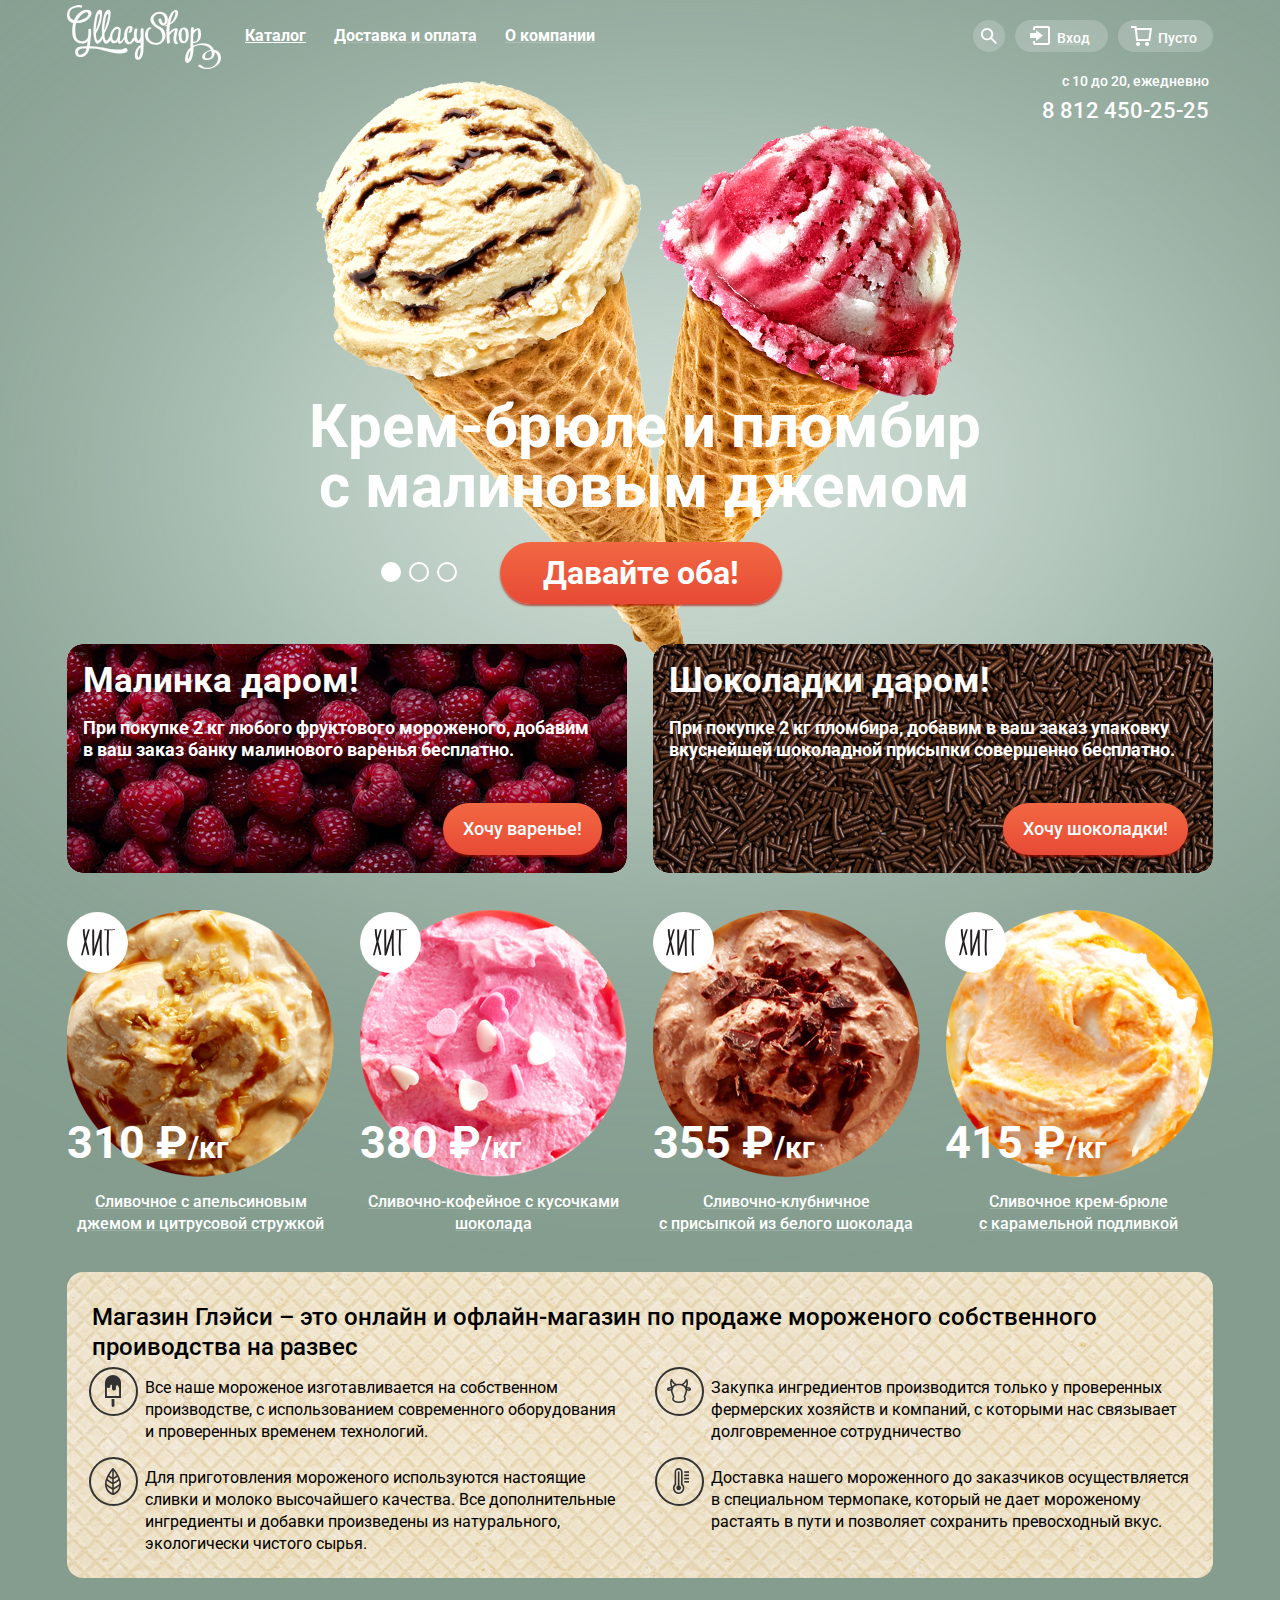
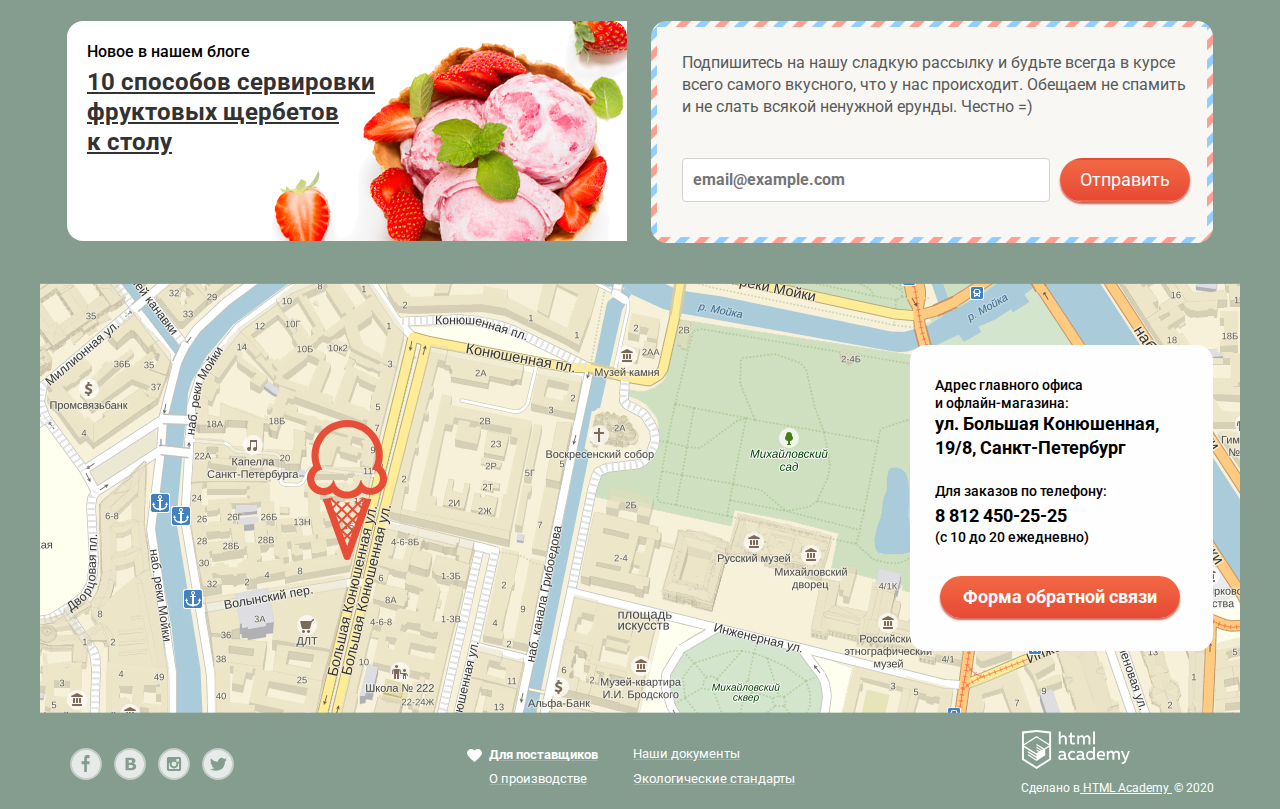
==== commit 7d108b62: "правки по защите" ====
--- a/index.html
+++ b/index.html
@@ -7,7 +7,6 @@
   <link rel="stylesheet" href="css/normalize.css">
   <link rel="stylesheet" href="css/styles.min.css">
   <link rel="stylesheet" href="https://fonts.googleapis.com/css?family=Roboto:400,500,700&amp;subset=latin,cyrillic">
-  <script src="js/scripts.min.js"></script>
 </head>
 
 <body class="main-background-padua">
@@ -21,7 +20,7 @@
             <div class="dropdown-content">
               <a class="dropdown__submenu-item main-navigation__submenu-item main-navigation__submenu-item_new"
                 href="#">Новинки</a>
-              <a class="dropdown__submenu-item main-navigation__submenu-item" href="#">Сливочные</a>
+              <a class="dropdown__submenu-item main-navigation__submenu-item" href="catalog.html">Сливочные</a>
               <a class="dropdown__submenu-item main-navigation__submenu-item" href="#">Щербеты</a>
               <a class="dropdown__submenu-item main-navigation__submenu-item" href="#">Фруктовый лед</a>
               <a class="dropdown__submenu-item main-navigation__submenu-item" href="#">Мелорин</a>
@@ -43,10 +42,11 @@
           <a class="header__user-navigation_search dropdown__helper dropdown__helper-search" href="">
             <span class="i-search icon-bg"></span>
           </a>
-          <div class="header__user-navigation_search_form">
-            <input class="search-form_input" type="text" placeholder="Крем-брюле">
-          </div>
-          <input type="search" placeholder="Крем-брюле" hidden />
+          <form class="header__user-navigation_search_form" method="GET" action="https://echo.htmlacademy.ru">
+            <label for="search-input">
+              <input id="search-input" class="search-form_input" type="text" placeholder="Крем-брюле">
+            </label>
+          </form>
         </div>
 
         <div class="header__user-navigation_login-container">
@@ -54,11 +54,15 @@
             class="link-decoration header__user-navigation_container-icon header__user-navigation_icon-hover header__user-navigation_login dropdown__helper dropdown__helper-login">
             <span class="i-login icon-left"></span><span class="header__user-navigation_container-text">Вход</span>
           </a>
-          <form action="post" class="header__user-navigation_login-form">
-            <input class="custom-input header__user-navigation_login-form_input" type="text"
+          <form action="post" class="header__user-navigation_login-form" action="https://echo.htmlacademy.ru">
+            <label for="login-form_input-email">
+              <input id="login-form_input-email" class="custom-input header__user-navigation_login-form_input" type="text"
               placeholder="email@example.com">
-            <input class="custom-input header__user-navigation_login-form_input" type="text"
+            </label>
+            <label for="login-form_input-password">
+              <input id="login-form_input-password" class="custom-input header__user-navigation_login-form_input" type="password"
               placeholder="&centerdot;&centerdot;&centerdot;&centerdot;&centerdot;">
+            </label>
             <div class="login-form__down-container">
               <button class="custom-button login-form_btn-submit" name="Войти">Войти</button>
               <div class="login-form__links-container">
@@ -121,7 +125,6 @@
   </div>
 
   <div class="content">
-
     <div class="promo__block">
       <article class="promo__container promo__container_raspberry">
         <div class="promo__block_content">
@@ -229,10 +232,11 @@
           <p class="mailing-subscribe__text">Подпишитесь на нашу сладкую рассылку и будьте всегда в курсе
             всего самого вкусного, что у нас происходит.
             Обещаем не спамить и не слать всякой ненужной ерунды. Честно =)</p>
-          <form class="mailing-subscribe__input-container" action="https://echo.htmlacademy.ru">
-            <input class="custom-input mailing-subscribe__input" type="email" placeholder="email@example.com" required>
-            <button class="custom-button mailing-subscribe__button">Отправить</button>
-          </form>
+            <form class="mailing-subscribe__input-container" action="https://echo.htmlacademy.ru">
+              <label for="mailing-subscribe__input-mail"></label>
+              <input id="mailing-subscribe__input-mail" class="custom-input mailing-subscribe__input" type="email" placeholder="email@example.com" required>
+              <button class="custom-button mailing-subscribe__button">Отправить</button>
+            </form>
         </div>
       </article>
     </div>
@@ -252,7 +256,7 @@
           <a class="map__text-medium map__text-phone" href="tel:88124502525">8 812 450-25-25</a>
           <span class="map__text-small">(с 10 до 20 ежедневно)</span>
         </div>
-        <button class="custom-button map__feedback-form-button" onclick="showFeedbackModal()">Форма обратной связи</button>
+        <a class="custom-button map__feedback-form-button" onclick="showFeedbackModal()">Форма обратной связи</a>
       </div>
     </div>
   </div>
@@ -261,10 +265,10 @@
   <footer class="footer__container">
     <div class="footer__container-left">
       <ul class="footer__social-links-container">
-        <li class="list__horizonatal-item"><a href="" class="social-icon i-facebook"></a></li>
-        <li class="list__horizonatal-item"><a href="" class="social-icon i-vk"></a></li>
-        <li class="list__horizonatal-item"><a href="" class="social-icon i-instagram"></a></li>
-        <li class="list__horizonatal-item"><a href="" class="social-icon i-twitter"></a></li>
+        <li class="list__horizonatal-item"><a href="" class="social-icon i-facebook" title="facebook"></a></li>
+        <li class="list__horizonatal-item"><a href="" class="social-icon i-vk" title="vkontakte"></a></li>
+        <li class="list__horizonatal-item"><a href="" class="social-icon i-instagram" title="instagramm"></a></li>
+        <li class="list__horizonatal-item"><a href="" class="social-icon i-twitter" title="twitter"></a></li>
       </ul>
     </div>
 
@@ -282,31 +286,38 @@
 
     <div class="footer__dev-container">
       <div class="footer_link-content">
-        <a href="https://htmlacademy.ru/intensive/htmlcss"><img class="footer__dev-img" src="img/logo-academy.svg" width="108" height="39" alt=""></a>
+        <a href="https://htmlacademy.ru/intensive/htmlcss"><img class="footer__dev-img" src="img/logo-academy.svg" width="108" height="39" alt="html academy логотип"></a>
         <p class="footer_text-dev">Сделано в<a class="footer_link-dev link__hovered-color" href="https://htmlacademy.ru/intensive/htmlcss">
             HTML Academy </a> &copy; 2020</p>
       </div>
     </div>
   </footer>
 
-  <form id="feedback" class="feedback__form-modal visually-hidden" action="https://echo.htmlacademy.ru">
+  <form id="feedback" class="feedback__form-modal visually-hidden" method="POST" action="https://echo.htmlacademy.ru">
     <div class="feedback__form-content">
       <div class="feedback__form-content_header">
         <h2 class="feedback__form-title">Мы обязательно вам ответим!</h2>
-        <button class="i-cross feedback__close-btn" id="feedback_close" type="button" onclick="hideFeedbackForm()"></button>
-      </div>
-
-      <input class="custom-input feedback__form_input-template feedback__form_input" type="text"
-        placeholder="Имя Фамилия" required>
-      <input class="custom-input feedback__form_input-template feedback__form_input" type="email"
+        <button class="i-cross feedback__close-btn" type="button" id="feedback_close" onclick="hideFeedbackForm()"></button>
+      </div>
+      <label for="feedback__form_input-message">
+        <input id="feedback__form_input-message" class="custom-input feedback__form_input-template feedback__form_input" type="text"
+          placeholder="Имя Фамилия" required>
+      </label>
+      <label for="feedback__form_input-email">
+        <input id="feedback__form_input-email" class="custom-input feedback__form_input-template feedback__form_input" type="email"
         placeholder="email@example.com" required>
-      <textarea class="custom-input feedback__form_input-template feedback__form_textarea"
+      </label>
+      <label for="feedback__form_input-message">
+        <textarea id="feedback__form_input-message" class="custom-input feedback__form_input-template feedback__form_textarea"
         placeholder="В свободной форме" rows="5" required></textarea>
+      </label>
       <div class="feedback__form-btn_container">
-        <button class="custom-button feedback__form-btn_submit" type="submit" name="send_feedback" value="Отправить">Отправить</button>
+        <input class="custom-button feedback__form-btn_submit" type="submit" name="send_feedback" value="Отправить"/>
       </div>
     </div>
   </form>
+  
+  <script src="js/scripts.js"></script>
 </body>
 
 </html>--- a/css/styles.min.css
+++ b/css/styles.min.css
@@ -1,6 +1 @@
-:root{--padua:#849d8f;--blue-bayoux:#9d8b84;--bali-hai:#8996a6;--ford-dark-charcoal:#323232;--floral-white:#f8f7f4;--white:#fff;--input-border-color:#d3d3d2;--black:#000;--background-gray:rgba(255,255,255,0.2);--mandys-pink:#ffbc9e;--button-box-shadow-color:rgba(172,16,0,0.64);--button-background-gradient-main:#f26843;--button-background-gradient-second:#e74a35;--cinnabar:#e84d37;--main-menu-active:#d07058;--very-dark-gray:#5a5a5a;--slider-hover:rgba(255,255,255,0.4);--menu-item-border:rgba(50,50,50,0.2);--menu-item-hover:#fbded7;--menu-item-current:#f6b5a5;--input-active:rgba(46,136,228,0.52);--snow:#f9f9f9;--slider-background-gradient:rgba(215,242,227,1);--slider-background:rgba(255,255,255,0.75);--form-box-shadow:rgba(0,0,0,0.4);--shopping-basket-border:#cacac7;--catalog-item-hover-bg:rgba(0,0,0,0.2);--slider-track:rgba(248,247,244,0.5)}body{width:1200px;margin:auto;font-family:"Roboto",Arial,sans-serif;font-size:16px;line-height:18px;font-weight:500}.content{display:grid;grid-template-columns:100%;grid-template-rows:229px 324px 306px 220px;gap:40px 1px;padding:10px 27px 0;z-index:99999}.main-background-padua{background-color:var(--padua)}.main-background-blue-bayoux{background-color:var(--blue-bayoux)}.main-background-bali-hai{background-color:var(--bali-hai)}.custom-input{background:var(--white);border:1px solid var(--input-border-color);box-sizing:border-box;border-radius:4px;font-weight:700;font-size:16px;line-height:20px;color:var(--ford-dark-charcoal)}fieldset{border:0}.custom-button{padding:0;margin:0;background:linear-gradient(180deg,var(--button-background-gradient-main) 0%,var(--button-background-gradient-second) 100%);box-shadow:0 2px 2px var(--button-box-shadow-color);border-radius:70px;border-color:transparent;display:inline-block;color:var(--white)}.custom-button:hover{background:linear-gradient(0deg,var(--background-gray),var(--background-gray)),linear-gradient(180deg,var(--button-background-gradient-main) 0%,var(--button-background-gradient-second) 100%)}.link-decoration{text-decoration:underline;text-decoration-color:var(--background-gray);font-weight:500;font-size:14px;line-height:16px;color:var(--white)}.link-decoration_inactive{font-weight:500;font-size:14px;line-height:16px;color:var(--white)}.link__hovered-color:hover{color:var(--mandys-pink)}.link__blog-hover:hover{color:var(--cinnabar)}.visually-hidden{position:absolute;width:1px;height:1px;border:0;clip:rect(0 0 0 0);overflow:hidden}.main-navigation__container{display:grid;grid-template-columns:3fr 1fr;grid-template-rows:1fr 45px;gap:1px 1px;grid-template-areas:". ." ". .";margin:9px 27px 0}.header__info_number-text{font-size:22px;line-height:24px;color:var(--white);text-decoration:none;margin-bottom:2px}.header__info_work{align-items:flex-end;padding-right:4px;padding-top:10px}.header__info_work-time{font-size:14px;line-height:16px;color:var(--white);margin:0 0 10px}.header__user-navigation_upper-right{display:flex;align-items:center;margin-bottom:5px}.header__user-navigation_upper-right div:not(:last-child){margin-right:10px}.header__user-navigation_container-icon{display:flex;align-content:space-between;height:32px;background:var(--background-gray);border-radius:20px;font-style:normal;font-weight:500;font-size:14px;line-height:16px;justify-content:center}.header__user-navigation_container-text{color:var(--white);display:flex;align-items:center;text-decoration:none;padding-top:5px}.catalog__navigation{display:flex;align-items:flex-end;margin-top:20px;font-style:normal;font-weight:400;font-size:14px;line-height:16px;display:flex;align-items:center;color:#fff}.catalog__navigation .catalog__navigation_item:not(:first-child){margin-left:8px}.header__info{display:flex;flex-direction:column;justify-content:center;align-items:flex-end}.header__right-container{display:flex;flex-direction:column;justify-content:center;align-items:flex-end}.header__left-container{display:flex;align-items:center}.list__unstyled{list-style-type:none}.list__horizonatal-item{display:inline}.unsorted-list{margin:0;padding:0}.header__user-navigation{font-size:16px;line-height:18px}.header__main-navigation{margin-bottom:5px}.main-navigation .list__horizonatal-item{margin-left:5px}.main-navigation{padding:0;display:grid;grid-template-columns:0.5fr 1fr 1fr;grid-template-rows:1fr;margin:0 0 0 10px}.header__logo{position:relative;top:-1px}.main-navigation__menu-item-link{color:var(--white);font-style:normal;font-weight:700;font-size:16px;line-height:18px;padding:10px 14px}.main-navigation__menu-item{font-weight:400;font-size:14px;line-height:16px;color:var(--black)}.main-navigation__submenu-item{font-style:normal;font-weight:400;font-size:14px;line-height:16px;white-space:nowrap}.main-navigation__submenu-item:hover{background-color:var(--menu-item-hover)}.main-navigation__submenu-item_new{font-weight:700;font-size:14px;line-height:18px;color:var(--black);border:1px solid var(--menu-item-border)}.menu-item-link__dropdown{color:#fff;border:none;cursor:pointer}.dropdown{position:relative;display:inline-block}.dropdown-content{display:none;position:absolute;background-color:var(--snow);min-width:143px;z-index:1;left:-8px;top:30px}.dropdown-content .dropdown__submenu-item{color:#000;padding:8px 21px;text-decoration:none;display:block}.dropdown-content .dropdown__submenu-item:hover{background-color:var(--menu-item-hover)}.dropdown:hover .dropdown-content{display:block}.dropdown:hover .menu-item-link__dropdown{text-decoration:none;color:var(--black);border-radius:26px;background-color:var(--white)}.header__user-navigation_search_form{display:none;justify-content:center;align-items:center;position:absolute;background-color:var(--snow);min-width:160px;z-index:1}.header__user-navigation_search{position:relative}.header__user-navigation_search-container:hover
-.header__user-navigation_search_form{display:grid}.header__user-navigation_search > .i-search:hover{background-image:url(../img/icons/i-search-black.svg);background-color:var(--white)}.search-form_input{width:311px;height:44px;left:135px;top:79px;font-weight:400;font-size:14px;line-height:16px;padding-left:15px;background:var(--white);border:1px solid var(--input-border-color);box-sizing:border-box;border-radius:4px}.header__user-navigation_search_form{width:341px;height:84px;right:580px;top:60px;background:var(--floral-white);box-shadow:0 20px 20px var(--form-box-shadow);border-radius:4px}.header__user-navigation_login-form{display:none;grid-template-columns:1fr;grid-template-rows:1fr 1fr 1fr;gap:20px 1px;align-items:center;position:absolute;top:35px;right:5px;padding:18px 20px 22px 15px;background:var(--floral-white);box-shadow:0 20px 20px var(--form-box-shadow);border-radius:4px;z-index:99999}.login-form__links-container{display:flex;flex-direction:column;margin-left:20px}.login-form__links-container > .login-form__links:not(:first-child){margin-top:5px}.login-form__down-container{display:flex;justify-content:center;align-items:center;position:relative}.login-form_btn-submit{width:103px;height:44px;font-weight:700;font-size:18px;line-height:16px}.login-form__links{font-weight:400;font-size:13px;line-height:15px;text-decoration:underline;display:flex;align-items:center;white-space:nowrap;color:var(--ford-dark-charcoal)}.header__user-navigation_shopping-basket_not-empty{padding:0 16px;background-color:var(--white)}.header__user-navigation_shopping-basket_empty{padding:0 16px}.header__user-navigation_shopping-basket_not-empty
-> .header__user-navigation_container-text{color:var(--ford-dark-charcoal);font-weight:700;font-size:14px;line-height:16px}.header__user-navigation_shopping-basket{position:relative}.header__user-navigation_shopping-basket:hover > .shopping-basket__form{display:flex}.shopping-basket__form{display:none;flex-direction:column;justify-content:center;align-items:center;position:absolute;background-color:var(--snow);z-index:1;top:40px;right:0;padding:18px 14px 0 20px}.shopping-basket__items-container{display:flex;flex-direction:row;align-items:center;font-size:13px;line-height:16px;padding-bottom:15px}.shopping-basket__items-container_image{display:flex;justify-content:center;margin-left:9px}.shopping-basket__grid-container
-> .shopping-basket__items-container:not(:first-child){margin-top:20px}.shopping-basket__list-style{list-style-type:none;padding:0;align-items:flex-start;margin:0 8px 2px 0}.shopping-basket__list-container{padding:0 0 2px;border-bottom:solid 1px}.shopping-basket__item{align-self:center}.shopping-basket__item_image{margin-left:9px}.shopping-basket__item_name{font-style:normal;font-weight:400;font-size:13px;line-height:16px;display:flex;align-items:center;margin-left:13px;width:216px}.shopping-basket__item_price{margin-left:31px;white-space:nowrap}.shopping-basket__item_price-total{margin-left:26px;white-space:nowrap}.shopping-basket__row-container{display:flex;flex-direction:row}.shopping-basket__table-container{padding-bottom:20px;padding-top:5px}.shopping-basket__footer{display:flex;justify-content:flex-end;flex-direction:column;padding-top:15px;padding-bottom:20px;align-self:flex-end}.shopping-basket__footer_total{align-self:flex-end;font-weight:700;font-size:15px;line-height:16px}.shopping-basket__btn-remove{align-items:center;background-color:transparent;width:11px;height:11px;margin:0;padding:0;border:0;text-indent:-1000em}.shopping-basket__btn-chekout{width:172px;height:44px;margin-top:15px;font-weight:700;font-size:18px;line-height:16px}.shopping-basket__item-price{color:#cacac7}.shopping-basket__form-container{padding:12px 0}.custom-input:focus{outline:2px solid var(--input-active)}.header__user-navigation_login-container{position:relative}.header__user-navigation_login-container:hover
-> .header__user-navigation_login-form{display:grid}.dropdown__helper::after{bottom:0;height:10px;background:transparent;content:"";display:block;position:absolute}.dropdown__helper-login::after{bottom:-8px;width:80px}.dropdown__helper-catalog::after{width:100px;bottom:-13px}.dropdown__helper-search::after{width:30px;bottom:-38px}.header__user-navigation_login-form_input{font-style:normal;font-weight:400;font-size:14px;line-height:16px;height:44px;padding-left:15px;width:241px}.search-form_input{width:311px;height:44px;left:635px;top:79px;font-weight:400;font-size:14px;line-height:16px;padding-left:15px;background:var(--white);border:1px solid var(--input-border-color);box-sizing:border-box;border-radius:4px}.menu-navigation__submenu-item_current{background-color:var(--menu-item-current)}.main-navigation__menu-item-link_current-page{text-decoration:none;border-radius:26px;color:var(--white);background-color:var(--main-menu-active);padding:7px 14px}.main-navigation__menu-item-link:hover{text-decoration:none;color:var(--black);border-radius:26px;background-color:var(--white)}.promo__container{display:flex;flex-direction:column;width:560px;height:229px;border-radius:16px;color:var(--white)}.promo__discription{margin:16px 0 0;font-family:Roboto;font-style:normal;font-weight:700;font-size:18px;line-height:22px}.promo__heading{margin:0;font-weight:700;font-size:35px;line-height:41px}.promo__block{display:grid;grid-template-columns:1fr 1fr;padding-top:5px;grid-column-gap:26px;z-index:1}.promo__block_content{padding-left:16px;padding-right:25px;padding-top:16px;display:flex;flex-direction:column}.promo__container_raspberry{background-image:url(../img/crimson-bg.jpg);background-repeat:no-repeat}.promo__container_chocolate{background-image:url(../img/chocolate-bg.jpg);background-repeat:no-repeat}.promo__button{align-self:flex-end;text-decoration:none;font-size:18px;line-height:24px;margin-top:42px;padding:14px 20px}.promo__button-text{padding:0 27px}.about-info__container{background-image:url(../img/wafer-pattern.png);border-radius:16px;height:306px}.about-info__content-container{padding:25px 20px}.about-info__header-text{font-style:normal;font-weight:500;font-size:24px;line-height:30px;margin:5px 0 0 5px}.about-info__list-item{display:flex;font-style:normal;font-weight:400;font-size:16px;line-height:22px;word-wrap:normal}.about-info__list-container{display:grid;grid-template-columns:1fr 1fr;grid-column-gap:25px;grid-row-gap:10px;margin-top:15px}.news-blog__text{font-style:normal;font-weight:500;font-size:16px;line-height:22px;margin:20px 0 0}.news-blog__link{color:var(--ford-dark-charcoal);text-decoration-color:var(--ford-dark-charcoal);font-style:normal;font-weight:700;font-size:24px;line-height:30px;display:flex;align-items:center;margin-top:4px}.news-blog__container{background-image:url(../img/strawberry-bg.jpg);background-repeat:no-repeat;width:100%;height:220px;left:27px;top:1626px;border-radius:16px;padding-left:20px}.mailing-subscribe__text{font-weight:400;font-size:16px;line-height:22px;color:var(--very-dark-gray);margin:0 0 0 5px}.mailing-subscribe__container{border:6px solid transparent;border-image:url(../img/post-bg.png) 6 round;background-color:var(--floral-white);background-size:90% 90%;height:210px;width:550px;background-clip:content-box}.mailing-subscribe__input-container{display:flex;margin-top:40px;padding-left:5px}.mailing-subscribe__input{min-width:368px;padding-left:10px}.mailing-subscribe__container-content{padding:25px 16px 35px 20px}.mailing-subscribe__button{font-size:18px;line-height:24px;width:130px;height:44px;margin-left:10px}.text-content{font-family:Roboto;font-style:normal;font-weight:400;font-size:16px;line-height:22px}.icon-bg{display:block;background-repeat:no-repeat;height:32px;width:32px;background-color:var(--background-gray);border-radius:50%;background-position:center}.social-icon{background-position:center;background-size:32px 32px;background-repeat:no-repeat;background-color:red;border-radius:50%;padding:22px}.icon-circle{background-repeat:no-repeat}.icon-upper-left:before{content:"";position:relative;width:24px;height:24px;float:left;right:-2px;bottom:10px;padding:24px 10px 32px 24px}.icon-circle_about{background-position:center;background-size:32px 32px;background-repeat:no-repeat;border-radius:50%}.icon-left{position:relative;background-repeat:no-repeat;background-position:center;height:24px;width:24px;left:-5px;top:4px}.i-cow:before{background:url(../img/icons/i-cow.svg) no-repeat}.i-leaf:before{background:url(../img/icons/i-leaf.svg) no-repeat}.i-temp:before{background:url(../img/icons/i-temp.svg) no-repeat}.i-icecream:before{background:url(../img/icons/i-icecream.svg) no-repeat}.i-search{background-image:url(../img/icons/i-search.svg)}.i-shop{background-image:url(../img/icons/i-shop.svg)}.i-shop-red{background-image:url(../img/icons/i-shop-red.svg)}.i-login{background-image:url(../img/icons/i-login.svg)}.i-facebook{background-image:url(../img/icons/i-facebook.svg)}.i-instagram{background-image:url(../img/icons/i-instagram.svg)}.i-vk{background-image:url(../img/icons/i-vk.svg)}.i-twitter{background-image:url(../img/icons/i-twitter.svg)}.i-heart{background-image:url(../img/icons/i-heart.svg)}.i-hit{background-image:url(../img/icons/i-hit.svg)}.i-cross{background-image:url(../img/icons/X.png)}.i-pin{background-image:url(../img/icons/pin.svg)}.i-arrow-left{background-image:url(../img/icons/icon-left-small.svg)}.i-arrow-right{background-image:url(../img/icons/icon-right-small.svg);left:16px}.pagination-arrow{background-repeat:no-repeat;margin:0;width:7px;height:12px;position:relative;align-self:flex-end}.map__image{background-image:url(../img/map.png);width:1200px;height:430px;margin-top:45px}.map__feedback-form{display:flex;flex-direction:column;float:right;margin-top:62px;margin-bottom:62px;margin-right:27px;width:303px;height:306px;background:#fefefe;border-radius:16px}.map__pinner{position:relative;border-radius:50%;background-repeat:no-repeat;padding:80px;width:80px;height:140px;top:198px;left:227px;background-position:center}.feedback__form-modal{display:flex;align-items:center;justify-content:center;position:fixed;z-index:1;padding-top:100px;left:0;top:0;width:100%;height:100%;overflow:auto;background-color:rgba(0,0,0,0.4)}.feedback__form-content .custom-input:nth-child(n + 1){margin-bottom:20px}.feedback__form-content{display:flex;flex-direction:column;width:430px;height:441px;padding:0 20px;background:#f8f7f4;border-radius:6px}.feedback__form_input-template{padding-left:14px;padding-top:10px;padding-bottom:15px;font-weight:400;font-size:16px;line-height:20px}.feedback__form_input{width:267px;height:44px}.feedback__form_textarea{width:428px;height:154px}.feedback__form-title{font-style:normal;font-weight:500;font-size:24px;line-height:28px}.feedback__form-content_header{display:grid;grid-template-columns:1fr 0.1fr;grid-template-rows:1fr}.feedback__form-btn_submit{width:140px;height:44px;font-weight:700;font-size:18px;line-height:24px}.feedback__form-btn_container{display:flex;margin:25px 0;align-content:center;justify-content:flex-end}.feedback__close-btn{position:relative;align-self:center;align-items:center;background-repeat:no-repeat;background-color:transparent;width:25px;height:21px;margin:0;padding:0;border:0;text-indent:-1000em;left:33px;bottom:5px}.map__feedback-form_container{margin:31px 25px}.map__contacts{display:flex;flex-direction:column;margin-top:22px}.map__feedback-form-button{width:253px;height:43px;border-radius:70px;margin-top:30px;font-style:normal;font-weight:700;font-size:18px;line-height:24px}.map__text-small{font-size:14px}.map__text-medium{margin:0;font-style:normal;font-weight:700;font-size:18px;line-height:24px}.map__text-phone{margin-top:4px;text-decoration:none;color:var(--black)}.icon{background-repeat:no-repeat;background-size:32px 32px;background-position:center;display:block}.header__user-navigation_icon-hover:hover{background-color:var(--white);color:var(--black)}.header__user-navigation_icon-hover:hover
-> .header__user-navigation_container-text{color:var(--very-dark-gray)}.pannier__with-items{background-color:var(--white)}.pannier__with-items > .header__user-navigation_container-text{color:var(--black)}.header__user-navigation_icon-hover:hover .i-login{background-image:url(../img/icons/i-login-black.svg);background-color:var(--white)}.header__user-navigation_login:hover{background-color:var(--white)}.header__user-navigation_login{padding:0 18px}.caption__catalog-item{color:var(--white);margin:0 0 0 25px;font-style:normal;font-weight:700;font-size:35px;line-height:41px}.decoration-disabled{text-decoration:none}.raquo{color:var(--white)}.slider__container{height:513px;position:relative;top:10px}.slider__toggle{display:grid;grid-template-columns:1fr 1fr 1fr;grid-template-rows:1fr;gap:1px 8px;position:absolute;top:562px;left:381px}.slider__background-effect{content:"";right:0;display:block;background:radial-gradient(circle,var(--white) 0%,var(--slider-background-gradient) 100%);background-color:var(--slider-background);filter:blur(250px);border-radius:50%;left:50px;top:-500px;width:100%;height:100%;overflow:auto;position:relative;z-index:-2}.slider__image-container{display:flex;height:584px}.slider__interation-content{display:flex;flex-direction:column;align-items:center;position:relative;top:-880px;left:7px}.slider__content-text{width:745px;color:var(--white);margin:50px 5px 0 0;font-style:normal;font-weight:700;font-size:60px;line-height:60px;text-align:center}.slider__content-button{font-weight:700;font-size:32px;line-height:44px;width:278px;margin-top:25px;margin-right:13px;padding:9px 2px;text-align:center}.slider__image{position:relative;left:275px;bottom:45px;z-index:-1}.slider__radio{cursor:pointer;height:20px;width:20px;border:2px solid var(--white);box-sizing:border-box;border-radius:50%;display:inline-block;transition:background-color}.slider__radio:hover{background-color:var(--slider-hover)}.slider__radio-active{background-color:var(--white)}.catalog-container{display:grid;grid-template-columns:1fr;padding:40px 27px 0}.catalog__image-price-container{position:relative;text-align:center;color:#fff;z-index:-1}.catalog-container__item-price{font-size:45px;line-height:45px;color:var(--white);position:absolute;top:165px;font-weight:700}.catalog-container__item-unit{bottom:0;font-size:30px;line-height:35px;color:var(--white)}.catalog-container__item{display:flex;flex-direction:column;position:relative}.catalog-container__item-name{position:relative;margin-top:8px;width:267px;height:44px;font-style:normal;font-weight:500;font-size:16px;line-height:22px;text-align:center}.catalog-container__item{font-size:16px;line-height:22px;color:var(--white)}.item-price-container{display:inline}.catalog-container__icon-hit{display:flex;position:absolute;bottom:210px;width:61px;height:61px;background-size:34px 27px;background-color:var(--white);border-radius:50%;background-repeat:no-repeat;background-position:center}.catalog-container__item:hover > .catalog-container__btn-show{display:block}.catalog-container__btn-show{position:absolute;display:none;top:330px;align-self:center;font-style:normal;font-weight:700;font-size:18px;line-height:24px;padding:10px 15px}.catalog-container__item:hover:before{content:" ";position:absolute;width:290px;height:400px;bottom:-70px;left:-10px;background-color:rgba(255,255,255,0.2);border-radius:4px;z-index:-1}.catalog-hot__container{text-align:center}.catalog-hot__item-list{display:grid;grid-template-columns:repeat(4,1fr);grid-template-rows:1fr;gap:1px 25px;grid-template-areas:". . . .";margin-top:2px}.catalog__image-price-container > img{width:267px;height:267px}.catalog__list{display:grid;grid-template-columns:repeat(4,1fr);text-align:center;gap:32px 26px}.news-about-container{display:grid;grid-template-columns:1fr;grid-template-rows:1fr 1fr;gap:1px 1px;width:1146px;height:306px}.news-subscribe-blog__container{display:grid;grid-template-columns:1fr 1fr;grid-template-rows:1fr;gap:0 26px;padding-top:3px}.filter__upper-container .filter__item-container:not(:first-child){margin-left:20px}.filter__sort-container .list__horizonatal-item:not(:first-child){margin-left:16px}.filter__list .list__horizonatal-item:not(:first-child){margin-left:0}.filter__list li:not(:first-child){padding-left:19px}.filter__button-submit{padding:0 25px 0 28px;background:var(--background-gray);border:2px solid var(--white);color:var(--white);box-sizing:border-box;border-radius:20px;box-shadow:none;height:36px;text-align:center;text-decoration:none;margin-left:12px;margin-top:30px}.filter__grid-container{display:grid;grid-template-rows:1fr 1fr;margin-top:15px}.filter__item-container{margin-left:20px;padding:0 0 0 10px}.filter__text-inside{color:var(--white);font-size:16px;line-height:18px}.filter__option_text-inside{background-color:var(--background-gray)}.filter__input-with-label-container{display:flex;flex-direction:column}.filter__text-label{color:var(--white);font-size:14px;line-height:16px;padding-left:16px}.filter__text-label_price{padding:5px 0 0}.filter__text-label_richness{padding-top:8px}.filter__button-submit:hover{background:var(--white);border-radius:20px;color:var(--ford-dark-charcoal)}.filter__button-submit:active{border-radius:20px;border-color:var(--ford-dark-charcoal);color:var(--ford-dark-charcoal);outline:none;background:linear-gradient(180deg,var(--ford-dark-charcoal) 0%,var(--white) 10%)}.filter__price-range{padding:0}.filter__input-sort{-moz-appearance:none;-webkit-appearance:none;outline:none;border-radius:20px;width:196px;height:36px;line-height:18px;padding-left:16px;margin-top:5px;color:var(--white);background-image:url(../img/icons/arrow-white.svg);background-size:.6em;background-position:92% center;background-repeat:no-repeat;background-color:var(--background-gray);border:none}.filter__input-sort:hover{background-image:url(../img/icons/arrow-black.svg);color:var(--ford-dark-charcoal)}.filter__bordered-background{background:var(--background-gray);border-radius:20px;display:inline-flex;align-items:center;height:36px;padding:0 20px 0 15px}.filter__sort-container{padding:2px 20px 0 15px;margin:10px 0 0}.filter__radio-checkbox{position:absolute;z-index:-1;opacity:0;margin:10px 0 0 20px}.filter__radio-checkbox + label{position:relative;padding:0 0 0 35px;cursor:pointer}.filter__radio-checkbox + label:after{content:"";position:relative;width:24px;height:22px}.filter__list{margin:0;position:relative;top:9px;left:-2px}input[type="radio"] + label:before{content:"";position:absolute;top:-3px;left:2px;width:24px;height:22px;background-image:url(../img/icons/radio-off.svg);background-repeat:no-repeat}input[type="radio"]:checked + label:before{background-image:url(../img/icons/radio-on.svg);background-repeat:no-repeat}input[type="checkbox"] + label:before{content:"";position:absolute;top:-3px;left:2px;width:24px;height:22px;background-image:url(../img/icons/checkbox-off.svg);background-repeat:no-repeat}input[type="checkbox"]:checked + label:before{background-image:url(../img/icons/checkbox-on.svg);background-repeat:no-repeat}.filter__line-container{display:inline-flex;align-items:center}.footer__container{padding:0 24px;height:16px;display:grid;grid-template-columns:1fr 1fr 1fr;grid-template-rows:1fr;gap:1px 1px;grid-template-areas:". . ."}.footer__top-bordered{border-top:1px solid var(--background-gray)}.footer_link{font-style:normal;font-weight:400;font-size:13px;line-height:18px;position:relative}.footer_link-bold{font-weight:700}.footer_text-dev{color:var(--white);font-style:normal;font-weight:400;font-size:12px;line-height:18px;margin-right:2px;margin-top:20px}.footer_link-dev{color:var(--white);font-style:normal;font-weight:400;font-size:12px;line-height:18px;margin:0 2px 0 0}.footer__social-links-container{padding:0;display:grid;grid-template-columns:repeat(4,1fr);grid-template-rows:1fr;margin-top:23px}.footer__about-links-container{margin-top:32px;padding-left:41px;display:grid;grid-template-columns:130px 1fr;grid-template-rows:25px 1fr;grid-column-gap:14px}.footer_link-content{display:flex;flex-direction:column}.footer__dev-container{display:flex;align-items:flex-end;flex-direction:column}.footer__dev-img{position:relative;margin-top:5px;top:12px;left:1px}.footer__container-centered{display:flex;align-items:center;justify-content:center}.footer__container-left{display:flex;align-items:center;justify-content:flex-start}.icon-write::before{content:"";position:absolute;height:24px;width:24px;left:-22px;top:2px;background:url(../img/icons/i-heart.svg);background-repeat:no-repeat}.pagination{display:flex}.pagination__list-container{display:flex;align-items:center;flex-direction:row;align-self:flex-end;margin-left:27px;margin-bottom:30px}.pagination__container{display:flex;justify-content:flex-end;margin-top:78px}.pagination .pagination__link{color:var(--white);float:left;padding:4px 10px;text-decoration:none;font-size:16px;line-height:18px}.pagination .pagination__arrow_inactive{color:var(--background-gray);pointer-events:none}.pagination .pagination__link.pagination__link-active{background-color:var(--white);border-radius:50%;color:var(--black)}.pagination .pagination__link:hover:not(.pagination__link-active){background-color:var(--background-gray);border-radius:50%}.filter__doubled_slider-container{background:rgba(255,255,255,0.2);border-radius:20px}.filter__price-range{width:130px;padding-left:0;padding-right:0;vertical-align:middle;background:none;border:none;-webkit-appearance:none}.filter__price-range_second{width:148px;margin-left:-100px}.filter__price-range:focus{outline:none}.filter__price-range::-webkit-slider-runnable-track{width:100%;height:4px;background:var(--slider-track)}.filter__price-range::-webkit-slider-thumb{width:20px;height:20px;margin-top:-8px;margin-left:-1px;background:var(--white);border-radius:50%;cursor:pointer;-webkit-appearance:none}.filter__price-range::-webkit-slider-thumb:hover{width:22px;height:22px;margin-top:-8px;margin-left:-1px}+:root{--padua:#849d8f;--blue-bayoux:#9d8b84;--bali-hai:#8996a6;--ford-dark-charcoal:#323232;--floral-white:#f8f7f4;--white:#fff;--input-border-color:#d3d3d2;--black:#000;--background-gray:rgba(255,255,255,.2);--mandys-pink:#ffbc9e;--button-box-shadow-color:rgba(172,16,0,.64);--button-background-gradient-main:#f26843;--button-background-gradient-second:#e74a35;--cinnabar:#e84d37;--main-menu-active:#d07058;--very-dark-gray:#5a5a5a;--slider-hover:rgba(255,255,255,.4);--menu-item-border:rgba(50,50,50,.2);--menu-item-hover:#fbded7;--menu-item-current:#f6b5a5;--input-active:rgba(46,136,228,.52);--snow:#f9f9f9;--slider-background-gradient:rgba(215,242,227,1);--slider-background:rgba(255,255,255,.75);--form-box-shadow:rgba(0,0,0,.4);--shopping-basket-border:#cacac7;--catalog-item-hover-bg:rgba(0,0,0,.2);--slider-track:rgba(248,247,244,.5);--form-feedback-background:#fefefe;--main-menu-click-background:#EDEDED;--main-menu-click-shadow:#696969}body{width:1200px;margin:auto;font-family:"Roboto",Arial,sans-serif;font-size:16px;line-height:18px;font-weight:500}.content{display:grid;grid-template-columns:100%;grid-template-rows:229px 324px 306px 220px;gap:40px 1px;padding:10px 27px 0 27px;z-index:99999}.main-background-padua{background-color:var(--padua)}.main-background-blue-bayoux{background-color:var(--blue-bayoux)}.main-background-bali-hai{background-color:var(--bali-hai)}.custom-input{background:var(--white);border:1px solid var(--input-border-color);box-sizing:border-box;border-radius:4px;font-weight:700;font-size:16px;line-height:20px;color:var(--ford-dark-charcoal)}.custom-button{padding:0;margin:0;background:linear-gradient(180deg,var(--button-background-gradient-main) 0%,var(--button-background-gradient-second) 100%);box-shadow:0 2px 2px var(--button-box-shadow-color);border-radius:70px;border-color:transparent;display:inline-block;vertical-align:baseline;color:var(--white)}.custom-button:hover{background:linear-gradient(0deg,var(--background-gray),var(--background-gray)),linear-gradient(180deg,var(--button-background-gradient-main) 0%,var(--button-background-gradient-second) 100%)}.link-decoration{text-decoration:underline;text-decoration-color:var(--background-gray);font-weight:500;font-size:14px;line-height:16px;color:var(--white)}.link-decoration_inactive{font-weight:500;font-size:14px;line-height:16px;color:var(--white)}.link__hovered-color:hover{color:var(--mandys-pink)}.link__blog-hover:hover{color:var(--cinnabar)}.visually-hidden{position:absolute;width:1px;height:1px;border:0;clip:rect(0 0 0 0);overflow:hidden}.main-navigation__container{display:grid;grid-template-columns:3fr 1fr;grid-template-rows:1fr 45px;gap:1px 1px;grid-template-areas:". ." ". .";margin:6px 27px 0 27px}.header__info_number-text{font-size:22px;line-height:24px;color:var(--white);text-decoration:none;margin-bottom:2px}.header__info_work{align-items:flex-end;padding-right:4px;padding-top:10px}.header__info_work-time{font-size:14px;line-height:16px;color:var(--white);margin:0 0 10px 0}.header__user-navigation_upper-right{display:flex;align-items:center;margin-bottom:5px}.header__user-navigation_upper-right div:not(:last-child){margin-right:10px}.header__user-navigation_container-icon{display:flex;align-content:space-between;height:32px;background:var(--background-gray);border-radius:20px;font-style:normal;font-weight:500;font-size:14px;line-height:16px;justify-content:center}.header__user-navigation_container-text{color:var(--white);display:flex;align-items:center;text-decoration:none;padding-top:5px}.catalog__navigation{display:flex;align-items:flex-end;margin-top:18px;font-style:normal;font-weight:400;font-size:14px;line-height:16px;display:flex;align-items:center;color:var(--white)}.catalog__navigation .catalog__navigation_item:not(:first-child){margin-left:8px}.header__info{display:flex;flex-direction:column;justify-content:center;align-items:flex-end}.header__right-container{display:flex;flex-direction:column;justify-content:center;align-items:flex-end}.header__left-container{display:flex;align-items:center}.list__unstyled{list-style-type:none}.list__horizonatal-item{display:inline}.unsorted-list{margin:0;padding:0}.header__user-navigation{font-size:16px;line-height:18px}.header__main-navigation{margin-bottom:5px}.main-navigation .list__horizonatal-item{margin-left:5px}.main-navigation{padding:0;display:grid;grid-template-columns:0.5fr 1fr 1fr;grid-template-rows:1fr;margin:0 0 0 10px}.header__logo{position:relative;top:-1px}.main-navigation__menu-item-link{color:var(--white);font-style:normal;font-weight:700;font-size:16px;line-height:18px;padding:10px 14px}.main-navigation__menu-item{font-weight:400;font-size:14px;line-height:16px;color:var(--black)}.main-navigation__submenu-item{font-style:normal;font-weight:400;font-size:14px;line-height:16px;white-space:nowrap}.main-navigation__submenu-current{background-color:var(--main-menu-active)}.main-navigation__submenu-item:hover{background-color:var(--menu-item-hover)}.main-navigation__submenu-item_new{font-weight:700;font-size:14px;line-height:18px;color:var(--black);border:1px solid var(--menu-item-border)}.menu-item-link__dropdown{color:#fff;border:none;cursor:pointer}.dropdown{position:relative;display:inline-block;vertical-align:baseline}.dropdown-content{display:none;position:absolute;background-color:var(--snow);min-width:143px;z-index:1;left:-8px;top:30px}.dropdown-content .dropdown__submenu-item{color:#000;padding:8px 21px;text-decoration:none;display:block}.dropdown-content .dropdown__submenu-item:hover{background-color:var(--menu-item-hover)}.dropdown:hover .dropdown-content{display:block}.dropdown:hover .menu-item-link__dropdown{text-decoration:none;color:var(--black);border-radius:26px;background-color:var(--white)}.header__user-navigation_search_form{display:none;justify-content:center;align-items:center;position:absolute;background-color:var(--snow);min-width:160px;z-index:1}.header__user-navigation_search{position:relative}.header__user-navigation_search-container:hover .header__user-navigation_search_form{display:grid}.header__user-navigation_search>.i-search:hover{background-image:url(../img/icons/i-search-black.svg);background-color:var(--white)}.search-form_input{width:311px;height:44px;left:135px;top:79px;font-weight:400;font-size:14px;line-height:16px;padding-left:15px;background:var(--white);border:1px solid var(--input-border-color);box-sizing:border-box;border-radius:4px}.header__user-navigation_search_form{width:341px;height:84px;right:580px;top:60px;background:var(--floral-white);box-shadow:0 20px 20px var(--form-box-shadow);border-radius:4px}.header__user-navigation_login-form{display:none;grid-template-columns:1fr;grid-template-rows:1fr 1fr 1fr;gap:20px 1px;align-items:center;position:absolute;top:35px;right:5px;padding:18px 20px 22px 15px;background:var(--floral-white);box-shadow:0 20px 20px var(--form-box-shadow);border-radius:4px;z-index:99999}.login-form__links-container{display:flex;flex-direction:column;margin-left:20px}.login-form__links-container>.login-form__links:not(:first-child){margin-top:5px}.login-form__down-container{display:flex;justify-content:center;align-items:center;position:relative}.login-form_btn-submit{width:103px;height:44px;font-weight:700;font-size:18px;line-height:16px}.login-form__links{font-weight:400;font-size:13px;line-height:15px;text-decoration:underline;display:flex;align-items:center;white-space:nowrap;color:var(--ford-dark-charcoal)}.header__user-navigation_shopping-basket_not-empty{padding:0 16px;background-color:var(--white)}.header__user-navigation_shopping-basket_empty{padding:0 16px}.header__user-navigation_shopping-basket_not-empty>.header__user-navigation_container-text{color:var(--ford-dark-charcoal);font-weight:700;font-size:14px;line-height:16px}.header__user-navigation_shopping-basket{position:relative}.header__user-navigation_shopping-basket:hover>.shopping-basket__form{display:flex}.shopping-basket__form{display:none;flex-direction:column;justify-content:center;align-items:center;position:absolute;background-color:var(--snow);z-index:1;top:40px;right:0;padding:18px 14px 0 20px}.shopping-basket__items-container{display:flex;flex-direction:row;align-items:center;font-size:13px;line-height:16px;padding-bottom:15px}.shopping-basket__items-container_image{display:flex;justify-content:center;margin-left:9px}.shopping-basket__grid-container>.shopping-basket__items-container:not(:first-child){margin-top:20px}.shopping-basket__list-style{list-style-type:none;padding:0;align-items:flex-start;margin:0 8px 2px 0}.shopping-basket__list-container{padding:0 0 2px 0;border-bottom:solid 1px}.shopping-basket__item{align-self:center}.shopping-basket__item_image{margin-left:9px}.shopping-basket__item_name{font-style:normal;font-weight:400;font-size:13px;line-height:16px;display:flex;align-items:center;margin-left:13px;width:216px}.shopping-basket__item_price{margin-left:31px;white-space:nowrap}.shopping-basket__item_price-total{margin-left:26px;white-space:nowrap}.shopping-basket__row-container{display:flex;flex-direction:row}.shopping-basket__table-container{padding-bottom:20px;padding-top:5px}.shopping-basket__footer{display:flex;justify-content:flex-end;flex-direction:column;padding-top:15px;padding-bottom:20px;align-self:flex-end}.shopping-basket__footer_total{align-self:flex-end;font-weight:700;font-size:15px;line-height:16px}.shopping-basket__btn-remove{align-items:center;background-color:transparent;width:11px;height:11px;margin:0;padding:0;border:0;text-indent:-1000em}.shopping-basket__btn-chekout{width:172px;height:44px;margin-top:15px;font-weight:700;font-size:18px;line-height:16px}.shopping-basket__item-price{color:var(--shopping-basket-border)}.shopping-basket__form-container{padding:12px 0}.custom-input:focus{outline:2px solid var(--input-active)}.header__user-navigation_login-container{position:relative}.header__user-navigation_login-container:hover>.header__user-navigation_login-form{display:grid}.dropdown__helper::after{bottom:0;height:10px;background:transparent;content:"";display:block;position:absolute}.dropdown__helper-login::after{bottom:-8px;width:80px}.dropdown__helper-catalog::after{width:100px;bottom:-13px}.dropdown__helper-search::after{width:30px;bottom:-38px}.header__user-navigation_login-form_input{font-style:normal;font-weight:400;font-size:14px;line-height:16px;height:44px;padding-left:15px;width:241px}.search-form_input{width:311px;height:44px;left:635px;top:79px;font-weight:400;font-size:14px;line-height:16px;padding-left:15px;background:var(--white);border:1px solid var(--input-border-color);box-sizing:border-box;border-radius:4px}.menu-navigation__submenu-item_current{background-color:var(--menu-item-current)}.main-navigation__menu-item-link_current-page{text-decoration:none;border-radius:26px;color:var(--white);background-color:var(--main-menu-active);padding:7px 14px}.main-navigation__menu-item-link:hover{text-decoration:none;color:var(--black);border-radius:26px;background-color:var(--white)}.main-navigation__menu-item-link:active{background:var(--main-menu-click-background);box-shadow:inset 0 2px 1px var(--main-menu-click-shadow);border-radius:26px}.promo__container{display:flex;flex-direction:column;width:560px;height:229px;border-radius:16px;color:var(--white)}.promo__discription{margin:16px 0 0 0;font-family:Roboto;font-style:normal;font-weight:700;font-size:18px;line-height:22px}.promo__heading{margin:0;font-weight:700;font-size:35px;line-height:41px}.promo__block{display:grid;grid-template-columns:1fr 1fr;padding-top:5px;grid-column-gap:26px;z-index:1}.promo__block_content{padding-left:16px;padding-right:25px;padding-top:16px;display:flex;flex-direction:column}.promo__container_raspberry{background-image:url(../img/crimson-bg.jpg);background-repeat:no-repeat}.promo__container_chocolate{background-image:url(../img/chocolate-bg.jpg);background-repeat:no-repeat}.promo__button{align-self:flex-end;text-decoration:none;font-size:18px;line-height:24px;margin-top:42px;padding:14px 20px}.promo__button-text{padding:0 27px}.about-info__container{background-image:url(../img/wafer-pattern.png);border-radius:16px;height:306px}.about-info__content-container{padding:25px 20px}.about-info__header-text{font-style:normal;font-weight:500;font-size:24px;line-height:30px;margin:5px 0 0 5px}.about-info__list-item{display:flex;font-style:normal;font-weight:400;font-size:16px;line-height:22px;word-wrap:normal}.about-info__list-container{display:grid;grid-template-columns:1fr 1fr;grid-column-gap:25px;grid-row-gap:10px;margin-top:15px}.news-blog__text{font-style:normal;font-weight:500;font-size:16px;line-height:22px;margin:20px 0 0 0}.news-blog__link{color:var(--ford-dark-charcoal);text-decoration-color:var(--ford-dark-charcoal);font-style:normal;font-weight:700;font-size:24px;line-height:30px;display:flex;align-items:center;margin-top:4px}.news-blog__container{background-image:url(../img/strawberry-bg.jpg);background-repeat:no-repeat;width:100%;height:220px;left:27px;top:1626px;border-radius:16px;padding-left:20px}.mailing-subscribe__text{font-weight:400;font-size:16px;line-height:22px;color:var(--very-dark-gray);margin:0 0 0 5px}.mailing-subscribe__container{border:6px solid transparent;border-image:url(../img/post-bg.png) 6 round;background-color:var(--floral-white);background-size:90% 90%;height:210px;width:550px;background-clip:content-box}.mailing-subscribe__input-container{display:flex;margin-top:40px;padding-left:5px}.mailing-subscribe__input{min-width:368px;padding-left:10px}.mailing-subscribe__container-content{padding:25px 16px 35px 20px}.mailing-subscribe__button{font-size:18px;line-height:24px;width:130px;height:44px;margin-left:10px}.text-content{font-family:Roboto;font-style:normal;font-weight:400;font-size:16px;line-height:22px}.icon-bg{display:block;background-repeat:no-repeat;height:32px;width:32px;background-color:var(--background-gray);border-radius:50%;background-position:center}.social-icon{background-position:center;background-size:32px 32px;background-repeat:no-repeat;border-radius:50%;padding:22px}.social-icon:hover{opacity:.8}.icon-circle{background-repeat:no-repeat}.icon-upper-left:before{content:"";position:relative;width:24px;height:24px;float:left;right:-2px;bottom:10px;padding:24px 10px 32px 24px}.icon-circle_about{background-position:center;background-size:32px 32px;background-repeat:no-repeat;border-radius:50%}.icon-left{position:relative;background-repeat:no-repeat;background-position:center;height:24px;width:24px;left:-5px;top:4px}.i-cow:before{background:url(../img/icons/i-cow.svg) no-repeat}.i-leaf:before{background:url(../img/icons/i-leaf.svg) no-repeat}.i-temp:before{background:url(../img/icons/i-temp.svg) no-repeat}.i-icecream:before{background:url(../img/icons/i-icecream.svg) no-repeat}.i-search{background-image:url(../img/icons/i-search.svg)}.i-shop{background-image:url(../img/icons/i-shop.svg)}.i-shop-red{background-image:url(../img/icons/i-shop-red.svg)}.i-login{background-image:url(../img/icons/i-login.svg)}.i-facebook{background-image:url(../img/icons/i-facebook.svg)}.i-instagram{background-image:url(../img/icons/i-instagram.svg)}.i-vk{background-image:url(../img/icons/i-vk.svg)}.i-twitter{background-image:url(../img/icons/i-twitter.svg)}.i-heart{background-image:url(../img/icons/i-heart.svg)}.i-hit{background-image:url(../img/icons/i-hit.svg)}.i-cross{background-image:url(../img/icons/cross.svg)}.i-remove{background-image:url(../img/icons/cross.png)}.i-pin{background-image:url(../img/icons/pin.svg)}.i-arrow-left{background-image:url(../img/icons/icon-left-small.svg)}.i-arrow-right{background-image:url(../img/icons/icon-right-small.svg);left:16px}.pagination-arrow{background-repeat:no-repeat;margin:0;width:7px;height:12px;position:relative;align-self:flex-end}.map__image{background-image:url(../img/map.png);width:1200px;height:430px;margin-top:45px}.map__feedback-form{display:flex;flex-direction:column;float:right;margin-top:62px;margin-bottom:62px;margin-right:27px;width:303px;height:306px;background:var(--form-feedback-background);border-radius:16px}.map__pinner{position:relative;border-radius:50%;background-repeat:no-repeat;padding:80px;width:80px;height:140px;top:198px;left:227px;background-position:center}.feedback__form-modal{display:flex;align-items:center;justify-content:center;position:fixed;z-index:1;padding-top:100px;left:0;top:0;width:100%;height:100%;overflow:auto;background-color:var(--form-box-shadow)}.feedback__form-content .custom-input:nth-child(n+1){margin-bottom:20px}.feedback__form-content{display:flex;flex-direction:column;width:430px;height:441px;padding:0 20px;background:var(--floral-white);border-radius:6px}.feedback__form_input-template{padding-left:14px;padding-top:10px;padding-bottom:15px;font-weight:400;font-size:16px;line-height:20px}.feedback__form_input{width:267px;height:44px}.feedback__form_textarea{width:428px;height:154px}.feedback__form-title{font-style:normal;font-weight:500;font-size:24px;line-height:28px}.feedback__form-content_header{display:grid;grid-template-columns:1fr 0.1fr;grid-template-rows:1fr}.feedback__form-btn_submit{width:140px;height:44px;font-weight:700;font-size:18px;line-height:24px}.feedback__form-btn_container{display:flex;align-content:center;justify-content:flex-end}.feedback__close-btn{position:relative;align-self:center;align-items:center;background-repeat:no-repeat;background-color:transparent;width:25px;height:21px;margin:0;padding:0;border:0;text-indent:-1000em;left:33px;bottom:5px}.map__feedback-form_container{margin:31px 25px}.map__contacts{display:flex;flex-direction:column;margin-top:22px}.map__feedback-form-button{border-radius:70px;margin-top:30px;margin-left:5px;font-style:normal;font-weight:700;font-size:18px;line-height:24px;text-align:center;padding:9px 23px}.map__text-small{font-size:14px}.map__text-medium{margin:0;font-style:normal;font-weight:700;font-size:18px;line-height:24px}.map__text-phone{margin-top:4px;text-decoration:none;color:var(--black)}.icon{background-repeat:no-repeat;background-size:32px 32px;background-position:center;display:block}.header__user-navigation_icon-hover:hover{background-color:var(--white);color:var(--black)}.header__user-navigation_icon-hover:hover>.header__user-navigation_container-text{color:var(--very-dark-gray)}.pannier__with-items{background-color:var(--white)}.pannier__with-items>.header__user-navigation_container-text{color:var(--black)}.header__user-navigation_icon-hover:hover .i-login{background-image:url(../img/icons/i-login-black.svg);background-color:var(--white)}.header__user-navigation_login:hover{background-color:var(--white)}.header__user-navigation_login{padding:0 18px}.caption__catalog-item{color:var(--white);margin:0 0 0 25px;font-style:normal;font-weight:700;font-size:35px;line-height:41px}.decoration-disabled{text-decoration:none}.raquo{color:var(--white)}.slider__container{height:513px;position:relative;top:10px}.slider__toggle{display:grid;grid-template-columns:1fr 1fr 1fr;grid-template-rows:1fr;gap:1px 8px;position:absolute;top:562px;left:381px}.slider__background-effect{content:"";right:0;display:block;background:radial-gradient(circle,var(--white) 0%,var(--slider-background-gradient) 100%);background-color:var(--slider-background);filter:blur(250px);border-radius:50%;left:50px;top:-500px;width:100%;height:100%}.slider__background-effect{overflow:auto;position:relative;z-index:-2}.slider__image-container{display:flex;height:584px}.slider__interation-content{display:flex;flex-direction:column;align-items:center;position:relative;top:-880px;left:7px}.slider__content-text{width:745px;color:var(--white);margin:50px 5px 0 0;font-style:normal;font-weight:700;font-size:60px;line-height:60px;text-align:center}.slider__content-button{font-weight:700;font-size:32px;line-height:44px;width:278px;margin-top:25px;margin-right:13px;padding:9px 2px;text-align:center}.slider__image{position:relative;left:275px;bottom:45px;z-index:-1}.slider__radio{cursor:pointer;height:20px;width:20px;border:2px solid var(--white);box-sizing:border-box;border-radius:50%;display:inline-block;transition:background-color}.slider__radio:hover{background-color:var(--slider-hover)}.slider__radio-active{background-color:var(--white)}.catalog-container{display:grid;grid-template-columns:1fr;padding:35px 27px 0 27px}.catalog__image-price-container{position:relative;text-align:center;color:#fff;z-index:-1}.catalog-container__item-price{font-size:45px;line-height:45px;color:var(--white);position:absolute;top:165px;font-weight:700}.catalog-container__item-unit{bottom:0}.catalog-container__item-unit{font-size:30px;line-height:35px;color:var(--white)}.catalog-container__item{display:flex;flex-direction:column;position:relative}.catalog-container__item-name{position:relative;margin-top:8px;width:267px;height:44px;font-style:normal;font-weight:500;font-size:16px;line-height:22px;text-align:center}.catalog-container__item{font-size:16px;line-height:22px;color:var(--white)}.item-price-container{display:inline}.catalog-container__icon-hit{display:flex;position:absolute;bottom:210px;width:61px;height:61px;background-size:34px 27px;background-color:var(--white);border-radius:50%;background-repeat:no-repeat;background-position:center}.catalog-container__item:hover>.catalog-container__btn-show{display:block}.catalog-container__btn-show{position:absolute;display:none;top:330px;align-self:center;font-style:normal;font-weight:700;font-size:18px;line-height:24px;padding:10px 15px}.catalog-container__item:hover:before{content:" ";position:absolute;width:290px;height:400px;bottom:-70px;left:-10px;background-color:var(--background-gray);border-radius:4px;z-index:-1}.catalog-hot__container{text-align:center}.catalog-hot__item-list{display:grid;grid-template-columns:repeat(4,1fr);grid-template-rows:1fr;gap:1px 25px;grid-template-areas:". . . .";margin-top:2px}.catalog__image-price-container>img{width:267px;height:267px}.catalog__list{display:grid;grid-template-columns:repeat(4,1fr);text-align:center;gap:35px 26px}.news-about-container{display:grid;grid-template-columns:1fr;grid-template-rows:1fr 1fr;gap:1px 1px;width:1146px;height:306px}.news-subscribe-blog__container{display:grid;grid-template-columns:1fr 1fr;grid-template-rows:1fr;gap:0 26px;padding-top:3px}.filter__upper-container .filter__item-container:not(:first-child){margin-left:20px}.filter__sort-container .list__horizonatal-item:not(:first-child){margin-left:16px}.filter__list .list__horizonatal-item:not(:first-child){margin-left:0}.filter__list li:not(:first-child){padding-left:19px}.filter__button-submit{padding:0 25px 0 28px;background:var(--background-gray);border:2px solid var(--white);color:var(--white);box-sizing:border-box;border-radius:20px;box-shadow:none;height:36px;text-align:center;text-decoration:none;margin-left:12px;margin-top:30px}.filter__grid-container{display:grid;grid-template-rows:1fr 1fr;margin-top:14px}.filter__item-container{border:0;margin-left:20px;padding:0 0 0 10px}.filter__text-inside{color:var(--white);font-size:16px;line-height:18px}.filter__option_text-inside{background-color:var(--background-gray)}.filter__input-with-label-container{display:flex;flex-direction:column}.filter__text-label{color:var(--white);font-size:14px;line-height:16px;padding-left:16px}.filter__text-label_price{padding:5px 0 0 0}.filter__text-label_richness{padding-top:8px}.filter__button-submit:hover{background:var(--white);border-radius:20px;color:var(--ford-dark-charcoal)}.filter__button-submit:active{border-radius:20px;border-color:var(--ford-dark-charcoal);color:var(--ford-dark-charcoal);outline:none;background:linear-gradient(180deg,var(--ford-dark-charcoal) 0%,var(--white) 10%)}.filter__price-range{padding:0}.filter__input-sort{-moz-appearance:none;-webkit-appearance:none;outline:none;border-radius:20px;width:196px;height:36px;line-height:18px;padding-left:16px;margin-top:5px;color:var(--white);background-image:url(../img/icons/arrow-white.svg);background-size:.6em;background-position:92% center;background-repeat:no-repeat;background-color:var(--background-gray);border:none}.filter__input-sort:hover{background-image:url(../img/icons/arrow-black.svg);color:var(--ford-dark-charcoal)}.filter__bordered-background{background:var(--background-gray);border-radius:20px}.filter__bordered-background{display:inline-flex;align-items:center;height:36px;padding:0 20px 0 15px}.filter__sort-container{padding:2px 20px 0 15px;margin:10px 0 0 0}.filter__radio-checkbox{position:absolute;z-index:-1;opacity:0;margin:10px 0 0 20px}.filter__radio-checkbox+label{position:relative;padding:0 0 0 35px;cursor:pointer}.filter__radio-checkbox+label:after{content:"";position:relative;width:24px;height:22px}.filter__list{margin:0;position:relative;top:9px;left:-2px}input[type="radio"]+label:before{content:"";position:absolute;top:-3px;left:2px;width:24px;height:22px;background-image:url(../img/icons/radio-off.svg);background-repeat:no-repeat;opacity:.8}input[type="radio"]:checked+label:before{background-image:url(../img/icons/radio-on.svg);background-repeat:no-repeat;opacity:.8}input[type="radio"]:hover+label:before{opacity:1}input[type="radio"]:disabled+label:before{opacity:.4}input[type="checkbox"]+label:before{content:"";position:absolute;top:-3px;left:2px;width:24px;height:22px;background-image:url(../img/icons/checkbox-off.svg);background-repeat:no-repeat;opacity:.8}input[type="checkbox"]:checked+label:before{background-image:url(../img/icons/checkbox-on.svg);background-repeat:no-repeat;opacity:.8}input[type="checkbox"]:hover+label:before{opacity:1}input[type="checkbox"]:disabled+label:before{opacity:.4}.filter__line-container{display:inline-flex;align-items:center}.footer__container{padding:0 24px;height:16px;display:grid;grid-template-columns:1fr 1fr 1fr;grid-template-rows:1fr;gap:1px 1px;grid-template-areas:". . ."}.footer__top-bordered{border-top:1px solid var(--background-gray)}.footer_link{font-style:normal;font-weight:400;font-size:13px;line-height:18px;position:relative}.footer_link-bold{font-weight:700}.footer_text-dev{color:var(--white);font-style:normal;font-weight:400;font-size:12px;line-height:18px;margin-right:2px;margin-top:18px}.footer_link-dev{color:var(--white);font-style:normal;font-weight:400;font-size:12px;line-height:18px;margin:0 2px 0 0}.footer__social-links-container{padding:0;display:grid;grid-template-columns:repeat(4,1fr);grid-template-rows:1fr;margin-top:23px}.footer__about-links-container{margin-top:32px;padding-left:41px;display:grid;grid-template-columns:130px 1fr;grid-template-rows:25px 1fr;grid-column-gap:14px}.footer_link-content{display:flex;flex-direction:column}.footer__dev-container{display:flex;align-items:flex-end;flex-direction:column}.footer__dev-img{position:relative;margin-top:5px;top:12px;left:1px}.footer__container-centered{display:flex;align-items:center;justify-content:center}.footer__container-left{display:flex;align-items:center;justify-content:flex-start}.icon-write::before{content:"";position:absolute;height:24px;width:24px;left:-22px;top:2px;background:url(../img/icons/i-heart.svg);background-repeat:no-repeat}.pagination{display:flex}.pagination__list-container{display:flex;align-items:center;flex-direction:row;align-self:flex-end;margin-left:27px;margin-bottom:30px}.pagination__container{display:flex;justify-content:flex-end;margin-top:78px}.pagination .pagination__link{color:var(--white);float:left;padding:4px 10px;text-decoration:none;font-size:16px;line-height:18px}.pagination .pagination__arrow_inactive{color:var(--background-gray);pointer-events:none}.pagination .pagination__link.pagination__link-active{background-color:var(--white);border-radius:50%;color:var(--black)}.pagination .pagination__link:hover:not(.pagination__link-active){background-color:var(--background-gray);border-radius:50%}.filter__doubled_slider-container{background:var(--background-gray);border-radius:20px}.filter__price-range{width:130px;padding-left:0;padding-right:0;vertical-align:middle;background:none;border:none;-webkit-appearance:none}.filter__price-range_second{width:148px;margin-left:-100px}.filter__price-range:focus{outline:none}.filter__price-range::-webkit-slider-runnable-track{width:100%;height:4px;background:var(--slider-track)}.filter__price-range::-webkit-slider-thumb{width:20px;height:20px;margin-top:-8px;margin-left:-1px;background:var(--white);border-radius:50%;cursor:pointer;-webkit-appearance:none}.filter__price-range::-webkit-slider-thumb:hover{width:22px;height:22px;margin-top:-8px;margin-left:-1px}